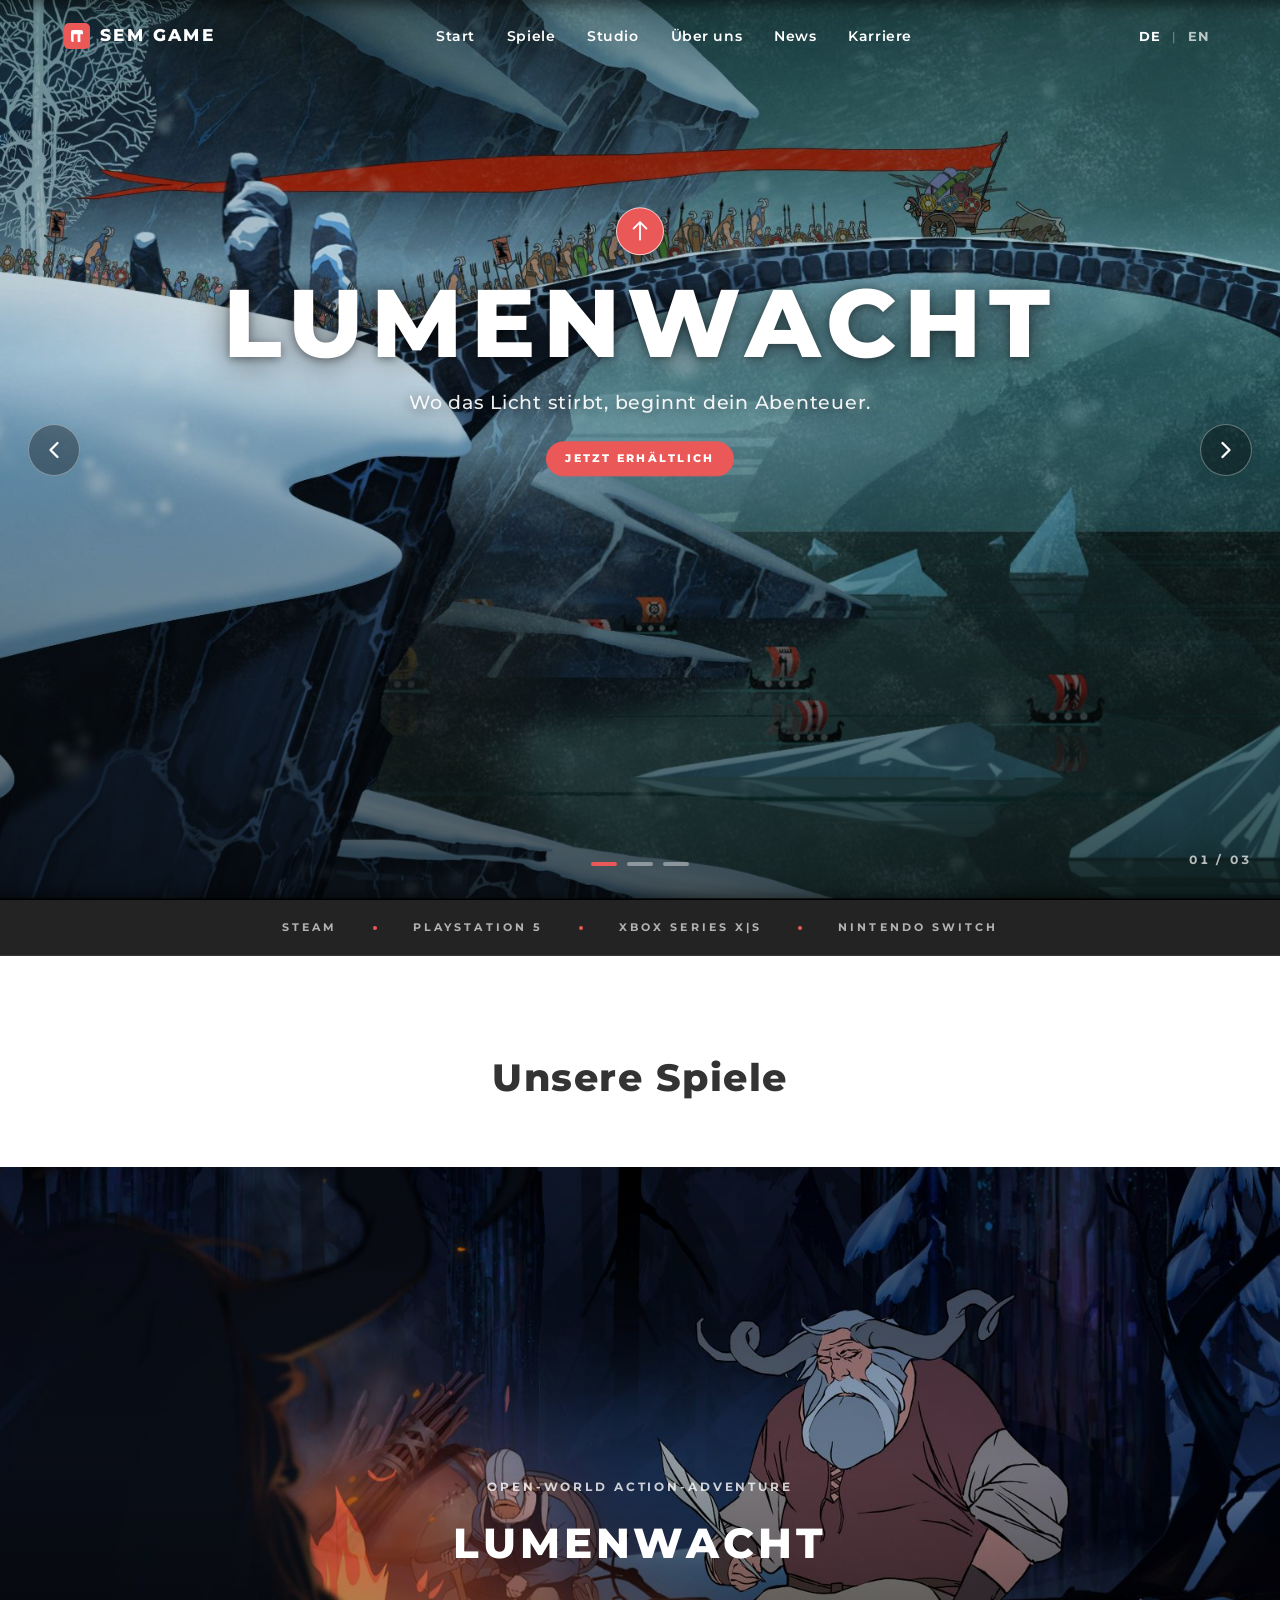
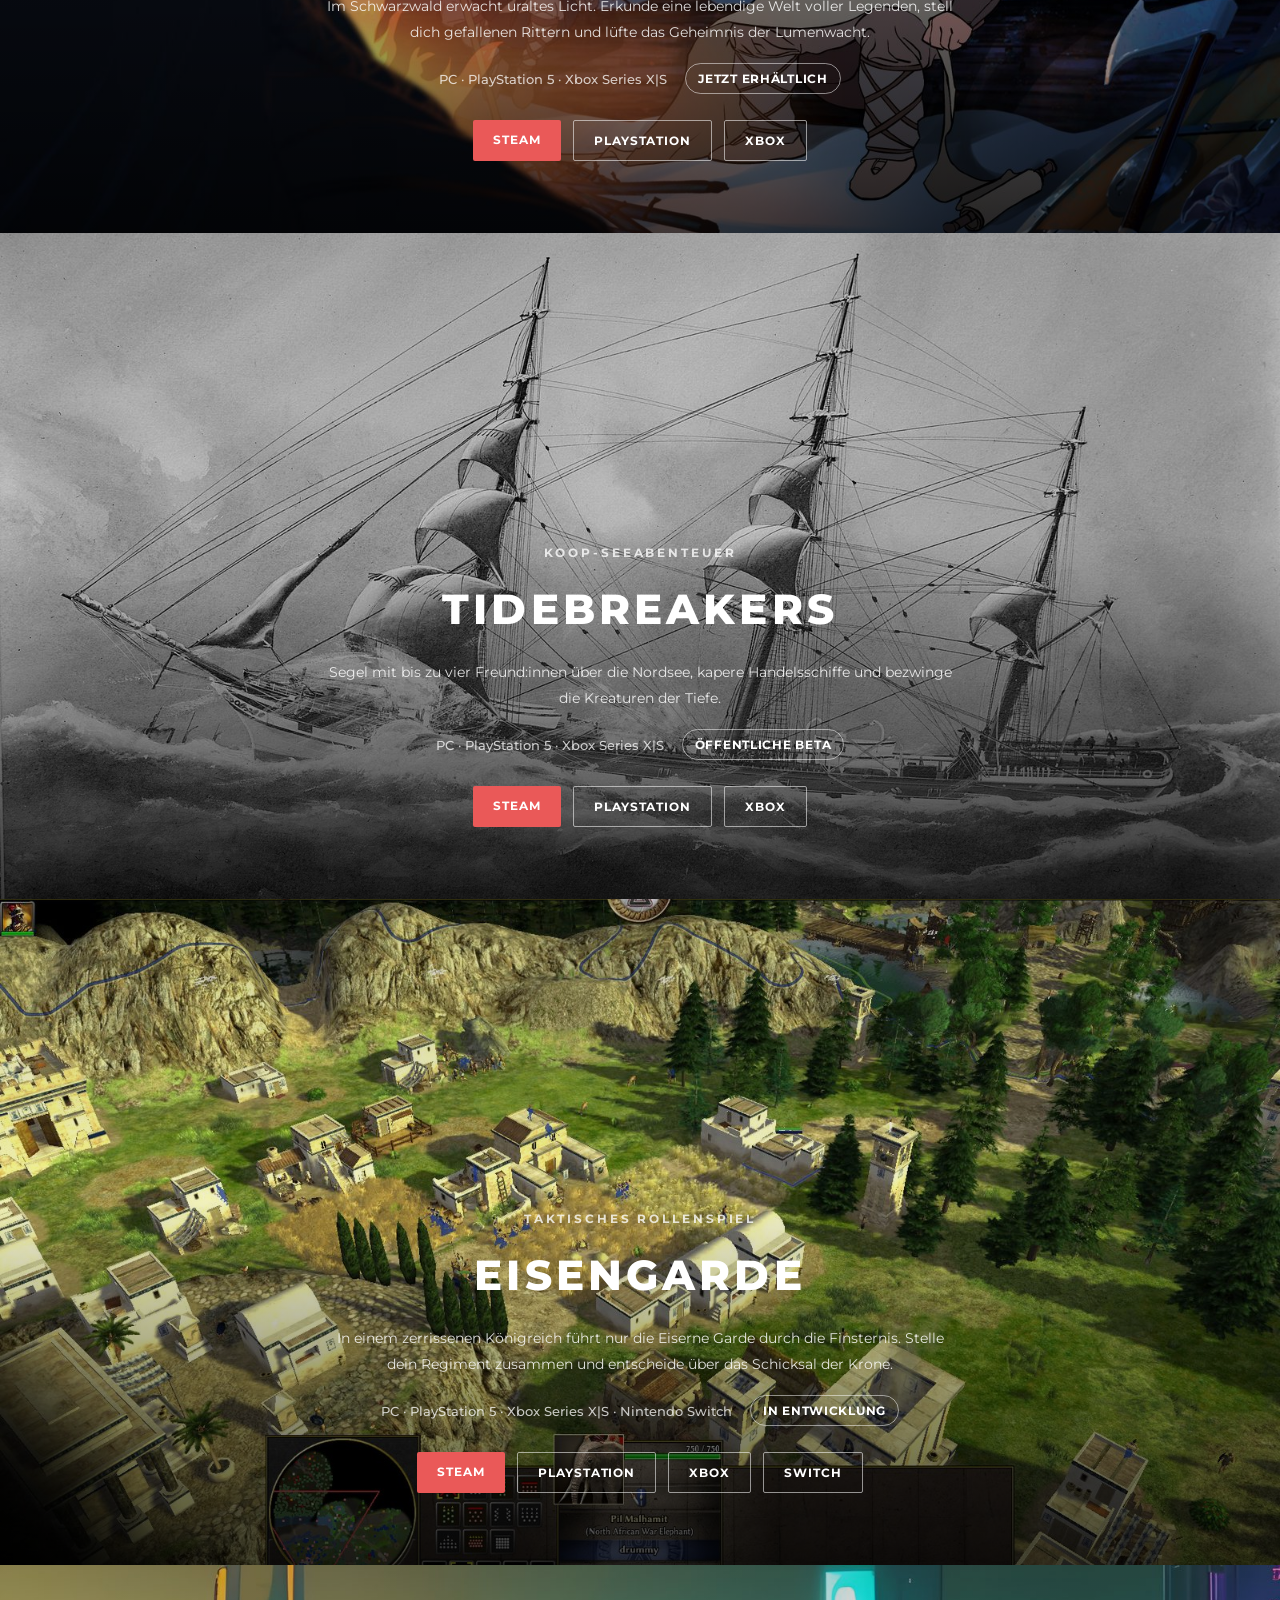
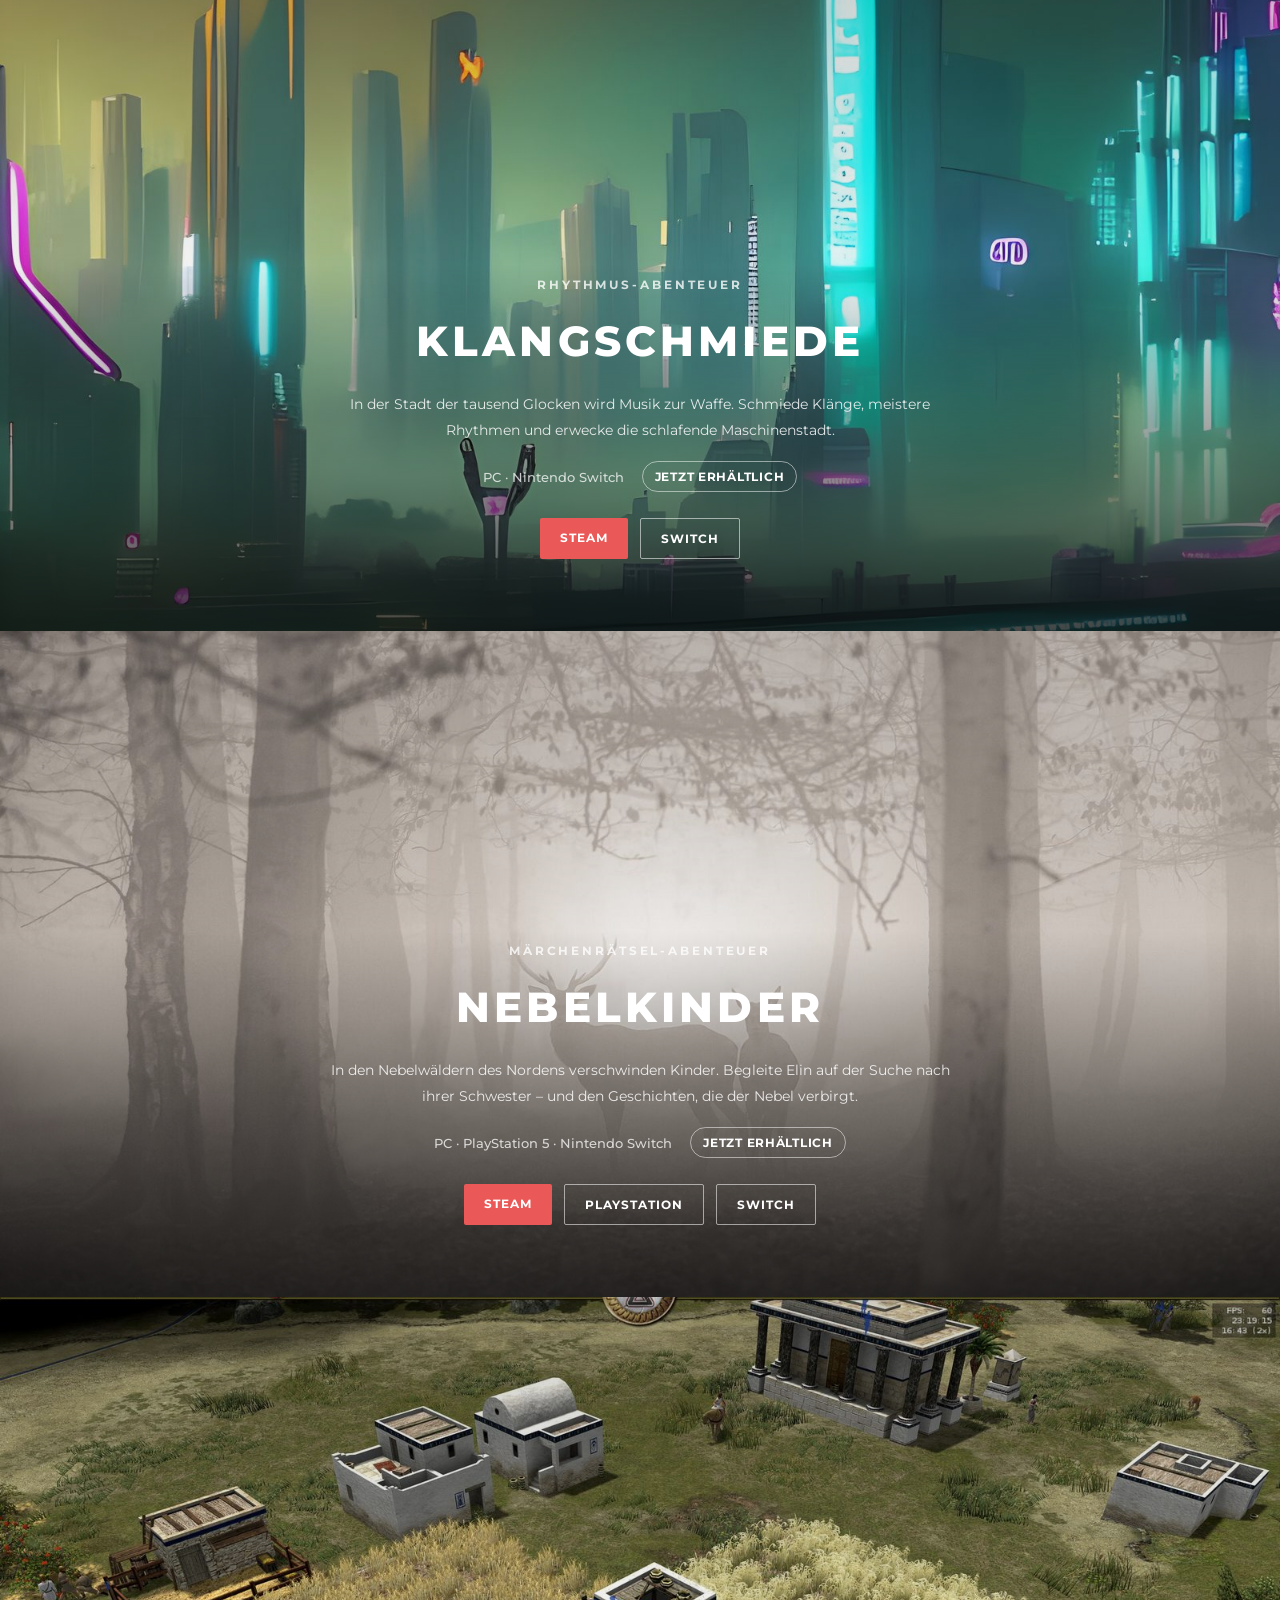
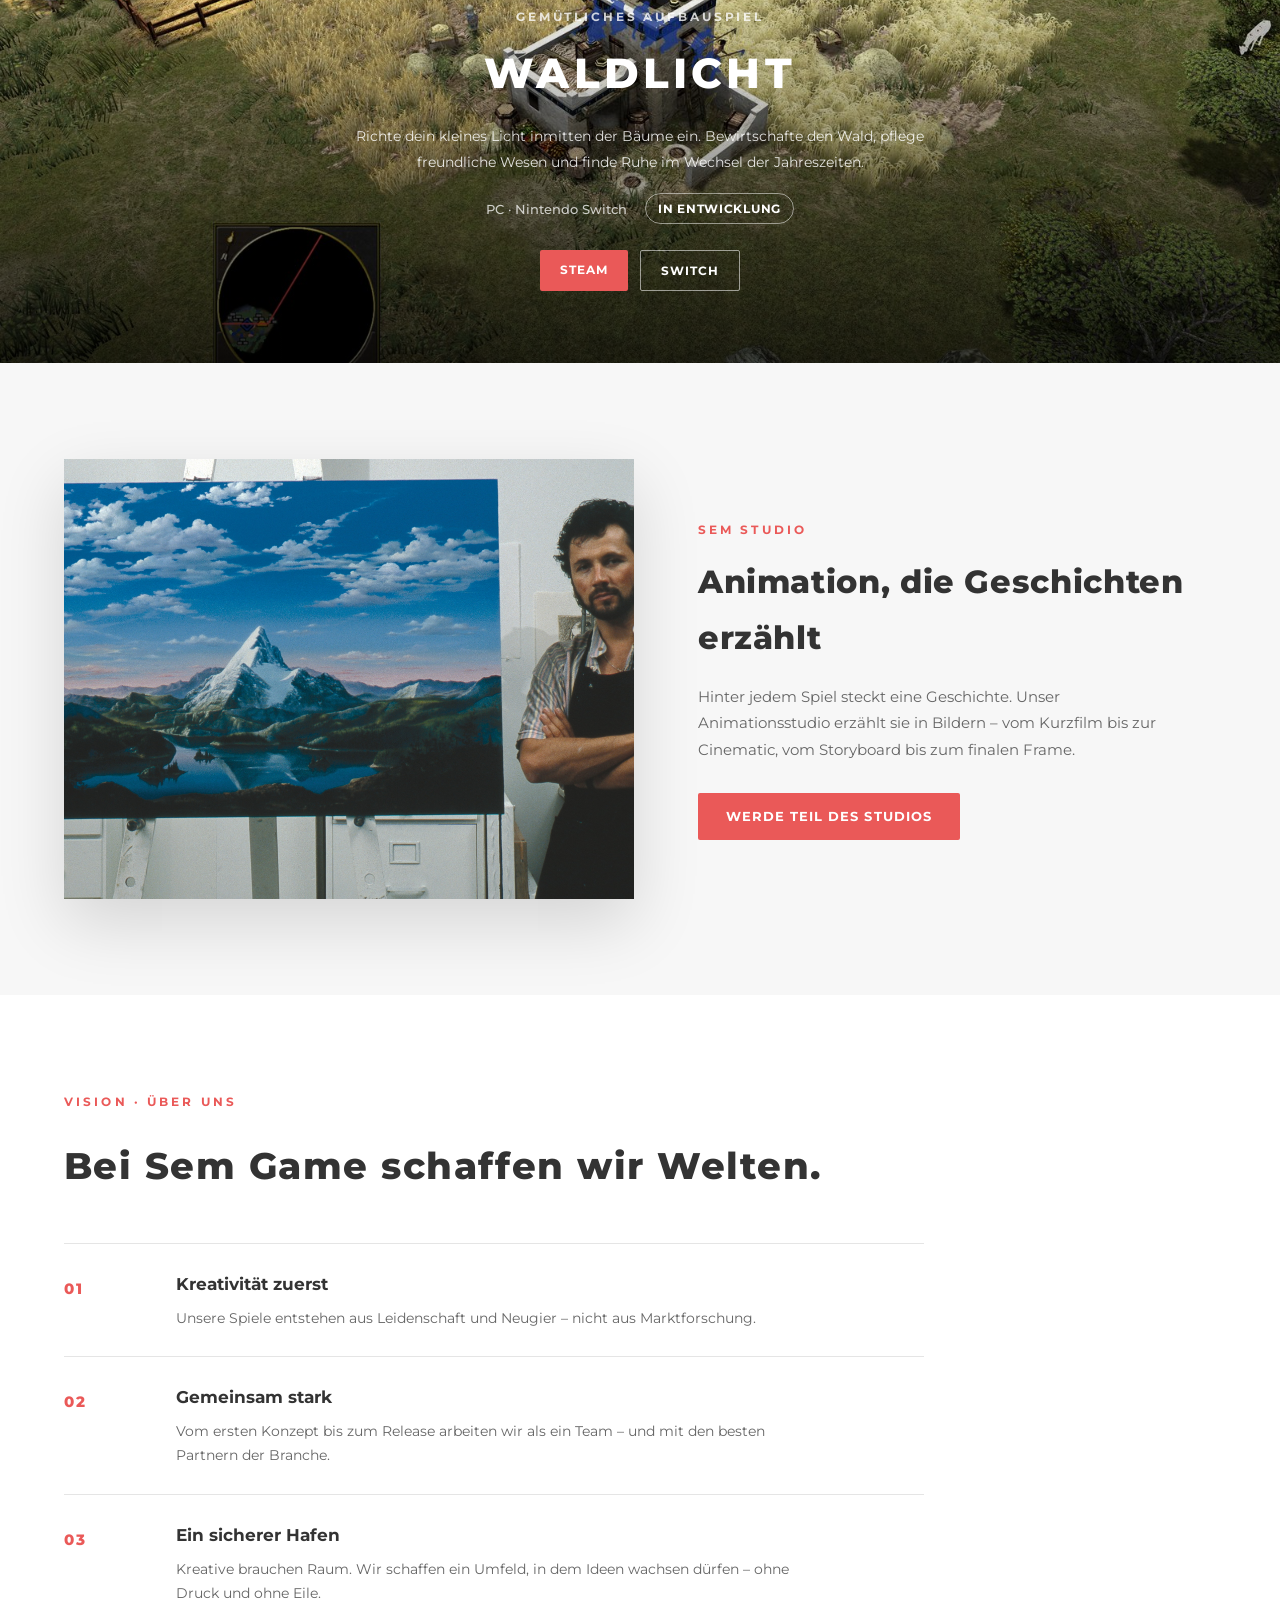
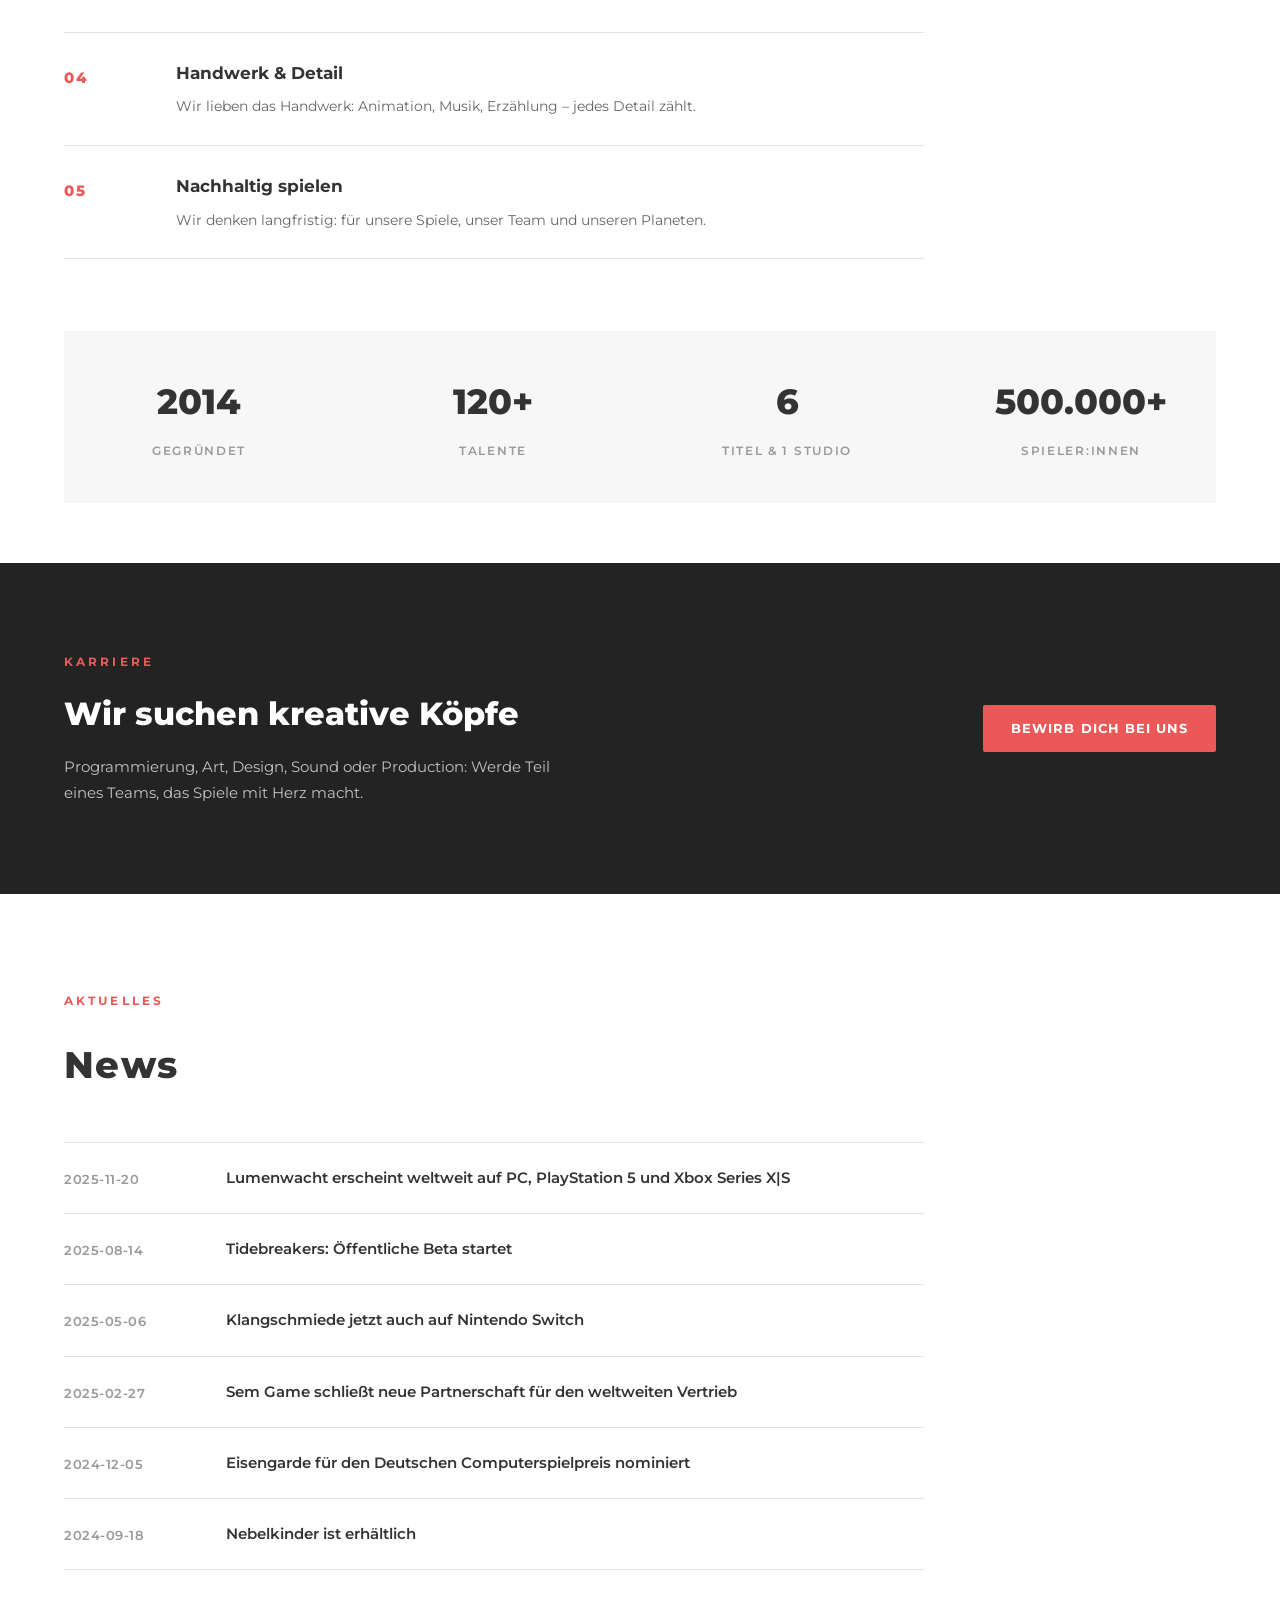
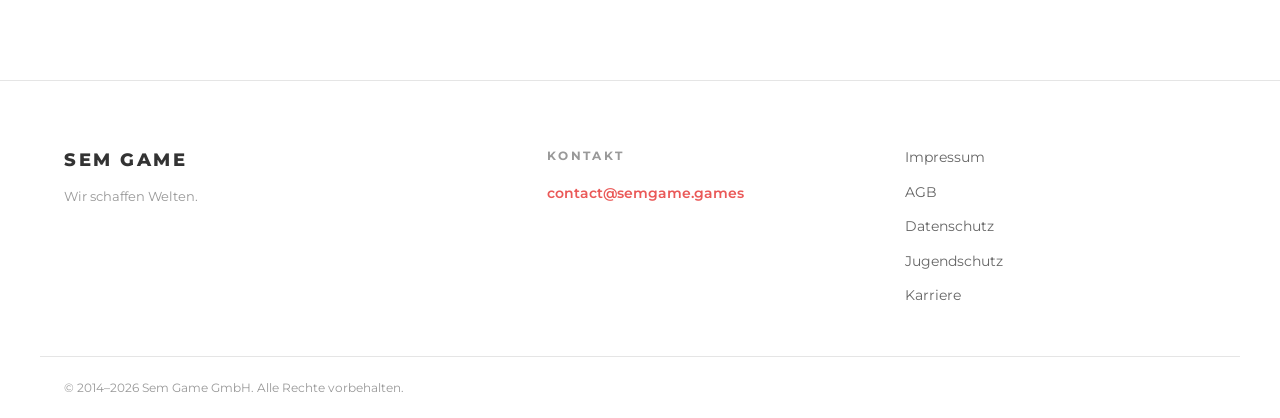
==== index.html @ c5602425 "Sem Game GmbH official website (semgame.games) – DE/EN static site" ====
<!DOCTYPE html>
<html lang="de" data-lang="de">
<head>
<meta charset="UTF-8">
<meta name="viewport" content="width=device-width, initial-scale=1.0">
<title>Sem Game GmbH – Wir schaffen Welten</title>
<meta name="description" content="Sem Game GmbH ist ein unabhängiges Spielestudio aus Deutschland. Wir entwickeln Lumenwacht, Tidebreakers, Eisengarde und weitere Spiele für PC, PlayStation, Xbox und Nintendo Switch.">
<meta property="og:title" content="Sem Game GmbH">
<meta property="og:description" content="Wir schaffen Welten. Indie-Games aus Deutschland.">
<meta property="og:type" content="website">
<meta property="og:url" content="https://semgame.games">
<link rel="icon" href="data:image/svg+xml,%3Csvg xmlns='http://www.w3.org/2000/svg' viewBox='0 0 32 32'%3E%3Crect width='32' height='32' rx='6' fill='%23ea5958'/%3E%3Cpath d='M9 11h14v3.2l-2.6 6.8h-3.4l-1.5-4.4-1.5 4.4h-3.4L9 14.2V11zm4.6 2v1.4h4.8V13h-4.8z' fill='%23fff'/%3E%3C/svg%3E">
<link rel="preconnect" href="https://fonts.googleapis.com">
<link rel="preconnect" href="https://fonts.gstatic.com" crossorigin>
<link href="https://fonts.googleapis.com/css2?family=Montserrat:wght@400;500;600;700;800&display=swap" rel="stylesheet">
<link rel="stylesheet" href="assets/css/style.css?v=7">
</head>
<body>

<!-- ===================== NAV ===================== -->
<header class="site-header" id="siteHeader">
  <div class="container header-inner">
    <a href="#top" class="logo" aria-label="Sem Game – Home">
      <span class="logo-mark" aria-hidden="true"></span>
      <span class="logo-text">SEM&nbsp;GAME</span>
    </a>
    <nav class="main-nav" id="mainNav" aria-label="Hauptnavigation">
      <a href="#top" data-i18n="nav.home">Start</a>
      <a href="#games" data-i18n="nav.games">Spiele</a>
      <a href="#studio" data-i18n="nav.studio">Studio</a>
      <a href="#about" data-i18n="nav.about">Über&nbsp;uns</a>
      <a href="#news" data-i18n="nav.news">News</a>
      <a href="#careers" data-i18n="nav.careers">Karriere</a>
    </nav>
    <div class="header-right">
      <div class="lang-switch" role="group" aria-label="Sprache / Language">
        <button type="button" class="lang-btn is-active" data-lang-btn="de" aria-pressed="true">DE</button>
        <span class="lang-sep" aria-hidden="true">|</span>
        <button type="button" class="lang-btn" data-lang-btn="en" aria-pressed="false">EN</button>
      </div>
      <button type="button" class="nav-toggle" id="navToggle" aria-label="Menü" aria-expanded="false">
        <span></span><span></span><span></span>
      </button>
    </div>
  </div>
</header>

<main id="top">

<!-- ===================== HERO ===================== -->
<section class="hero" id="hero">
  <div class="hero-slides">

    <div class="hero-slide is-active">
      <img src="assets/img/hero-1-lumenwacht.jpg" alt="Lumenwacht" fetchpriority="high">
      <div class="hero-overlay"></div>
      <div class="hero-center">
        <div class="hero-emblem" aria-hidden="true">
          <svg viewBox="0 0 24 24" width="22" height="22" fill="none" stroke="currentColor" stroke-width="2" stroke-linecap="round" stroke-linejoin="round"><path d="M12 21V3"/><path d="M5 9l7-7 7 7"/></svg>
        </div>
        <h1 class="hero-title hero-title-center">LUMENWACHT</h1>
        <p class="hero-tagline" data-i18n="hero1.tag">Wo das Licht stirbt, beginnt dein Abenteuer.</p>
        <span class="hero-status hero-status-live" data-i18n="hero1.status">Jetzt erhältlich</span>
      </div>
      <div class="container hero-content">
        <p class="hero-eyebrow" data-i18n="hero.eyebrow">Sem Game Studio · Indie-Games aus Deutschland</p>
        <p class="hero-kicker" data-i18n="hero1.kicker">Open-World Action-Adventure</p>
        <p class="hero-desc" data-i18n="hero1.desc">Ein Open-World-Action-Adventure im Herzen des Schwarzwalds. Als Hüterin des Lichts trittst du den Schatten entgegen, die zwischen den Wurzeln der uralten Wälder erwachen. Erkunde eine lebendige Welt voller Legenden und lüfte das Geheimnis der Lumenwacht.</p>
        <p class="hero-platform">PC · PlayStation 5 · Xbox Series X|S</p>
        <div class="hero-actions">
          <a href="#games" class="btn btn-primary" data-i18n="hero1.cta1">Mehr erfahren</a>
          <a href="https://store.steampowered.com" target="_blank" rel="noopener" class="btn btn-ghost">Steam</a>
          <a href="#top" class="btn btn-ghost">PlayStation</a>
          <a href="#top" class="btn btn-ghost">Xbox</a>
        </div>
      </div>
    </div>

    <div class="hero-slide">
      <img src="assets/img/hero-2-tidebreakers.jpg" alt="Tidebreakers">
      <div class="hero-overlay"></div>
      <div class="hero-center">
        <div class="hero-emblem" aria-hidden="true">
          <svg viewBox="0 0 24 24" width="22" height="22" fill="none" stroke="currentColor" stroke-width="2" stroke-linecap="round" stroke-linejoin="round"><path d="M2 20c4-6 8-6 10-6s6 0 10 6"/><path d="M12 14V4"/><path d="M12 4c4 1 6 4 6 6"/><path d="M12 4c-4 1-6 4-6 6"/></svg>
        </div>
        <h1 class="hero-title hero-title-center">TIDEBREAKERS</h1>
        <p class="hero-tagline" data-i18n="hero2.tag">Segel in den Sturm. Jede Welle zählt.</p>
        <span class="hero-status hero-status-beta" data-i18n="hero2.status">Öffentliche Beta</span>
      </div>
      <div class="container hero-content">
        <p class="hero-eyebrow" data-i18n="hero.eyebrow">Sem Game Studio · Indie-Games aus Deutschland</p>
        <p class="hero-kicker" data-i18n="hero2.kicker">Koop-Seeabenteuer</p>
        <p class="hero-desc" data-i18n="hero2.desc">Segel mit deiner Crew in den Sturm. Ein kooperatives Seeabenteuer über die Nordsee, in dem jede Welle zählt. Kapere Handelsschiffe, bezwinge die Kreaturen der Tiefe und entdecke vergessene Inseln.</p>
        <p class="hero-platform">PC · PlayStation 5 · Xbox Series X|S</p>
        <div class="hero-actions">
          <a href="#games" class="btn btn-primary" data-i18n="hero2.cta1">Mehr erfahren</a>
          <a href="https://store.steampowered.com" target="_blank" rel="noopener" class="btn btn-ghost">Steam</a>
          <a href="#top" class="btn btn-ghost">PlayStation</a>
          <a href="#top" class="btn btn-ghost">Xbox</a>
        </div>
      </div>
    </div>

    <div class="hero-slide">
      <img src="assets/img/hero-3-eisengarde.jpg" alt="Eisengarde">
      <div class="hero-overlay"></div>
      <div class="hero-center">
        <div class="hero-emblem" aria-hidden="true">
          <svg viewBox="0 0 24 24" width="22" height="22" fill="none" stroke="currentColor" stroke-width="2" stroke-linecap="round" stroke-linejoin="round"><path d="M12 2l8 4v6c0 5-3.5 8.5-8 10-4.5-1.5-8-5-8-10V6l8-4z"/></svg>
        </div>
        <h1 class="hero-title hero-title-center">EISENGARDE</h1>
        <p class="hero-tagline" data-i18n="hero3.tag">Schmiede dein Schicksal. Entscheide über die Krone.</p>
        <span class="hero-status hero-status-dev" data-i18n="hero3.status">In Entwicklung</span>
      </div>
      <div class="container hero-content">
        <p class="hero-eyebrow" data-i18n="hero.eyebrow">Sem Game Studio · Indie-Games aus Deutschland</p>
        <p class="hero-kicker" data-i18n="hero3.kicker">Taktisches Rollenspiel</p>
        <p class="hero-desc" data-i18n="hero3.desc">Ein zerrissenes Königreich. Eine letzte Garde. Schmiede dein Schicksal, stelle dein Regiment zusammen und entscheide über das Schicksal der Krone.</p>
        <p class="hero-platform">PC · PlayStation 5 · Xbox Series X|S · Nintendo Switch</p>
        <div class="hero-actions">
          <a href="#games" class="btn btn-primary" data-i18n="hero3.cta1">Mehr erfahren</a>
          <a href="https://store.steampowered.com" target="_blank" rel="noopener" class="btn btn-ghost">Steam</a>
          <a href="#top" class="btn btn-ghost">PlayStation</a>
          <a href="#top" class="btn btn-ghost">Xbox</a>
        </div>
      </div>
    </div>

  </div>

  <button type="button" class="hero-arrow hero-prev" id="heroPrev" aria-label="Vorherige Folie">
    <svg viewBox="0 0 24 24" width="28" height="28" fill="none" stroke="currentColor" stroke-width="2" stroke-linecap="round" stroke-linejoin="round"><polyline points="15 18 9 12 15 6"/></svg>
  </button>
  <button type="button" class="hero-arrow hero-next" id="heroNext" aria-label="Nächste Folie">
    <svg viewBox="0 0 24 24" width="28" height="28" fill="none" stroke="currentColor" stroke-width="2" stroke-linecap="round" stroke-linejoin="round"><polyline points="9 18 15 12 9 6"/></svg>
  </button>
  <div class="hero-dots" id="heroDots" role="tablist" aria-label="Folien"></div>
  <div class="hero-counter" id="heroCounter" aria-hidden="true">01 / 03</div>
</section>

<!-- ===================== PLATFORM STRIP ===================== -->
<div class="platform-strip" aria-hidden="true">
  <div class="container platform-strip-inner">
    <span>STEAM</span><i></i>
    <span>PLAYSTATION 5</span><i></i>
    <span>XBOX SERIES X|S</span><i></i>
    <span>NINTENDO SWITCH</span>
  </div>
</div>

<!-- ===================== GAMES ===================== -->
<section class="games" id="games">
  <h2 class="section-title" data-i18n="games.title">Unsere Spiele</h2>

  <article class="game">
    <img src="assets/img/game-lumenwacht.jpg" alt="Lumenwacht" loading="lazy">
    <div class="game-overlay"></div>
    <div class="container game-body">
      <p class="game-tag" data-i18n="game1.tag">Open-World Action-Adventure</p>
      <h3 class="game-name">LUMENWACHT</h3>
      <p class="game-desc" data-i18n="game1.desc">Im Schwarzwald erwacht uraltes Licht. Erkunde eine lebendige Welt voller Legenden, stell dich gefallenen Rittern und lüfte das Geheimnis der Lumenwacht.</p>
      <div class="game-meta">
        <span class="game-platform">PC · PlayStation 5 · Xbox Series X|S</span>
        <span class="game-status" data-i18n="game1.status">Jetzt erhältlich</span>
      </div>
      <div class="game-actions">
        <a href="https://store.steampowered.com" target="_blank" rel="noopener" class="btn btn-primary btn-sm">Steam</a>
        <a href="#top" class="btn btn-ghost btn-sm">PlayStation</a>
        <a href="#top" class="btn btn-ghost btn-sm">Xbox</a>
      </div>
    </div>
  </article>

  <article class="game">
    <img src="assets/img/game-tidebreakers.jpg" alt="Tidebreakers" loading="lazy">
    <div class="game-overlay"></div>
    <div class="container game-body">
      <p class="game-tag" data-i18n="game2.tag">Koop-Seeabenteuer</p>
      <h3 class="game-name">TIDEBREAKERS</h3>
      <p class="game-desc" data-i18n="game2.desc">Segel mit bis zu vier Freund:innen über die Nordsee, kapere Handelsschiffe und bezwinge die Kreaturen der Tiefe.</p>
      <div class="game-meta">
        <span class="game-platform">PC · PlayStation 5 · Xbox Series X|S</span>
        <span class="game-status" data-i18n="game2.status">Öffentliche Beta</span>
      </div>
      <div class="game-actions">
        <a href="https://store.steampowered.com" target="_blank" rel="noopener" class="btn btn-primary btn-sm">Steam</a>
        <a href="#top" class="btn btn-ghost btn-sm">PlayStation</a>
        <a href="#top" class="btn btn-ghost btn-sm">Xbox</a>
      </div>
    </div>
  </article>

  <article class="game">
    <img src="assets/img/game-eisengarde.jpg" alt="Eisengarde" loading="lazy">
    <div class="game-overlay"></div>
    <div class="container game-body">
      <p class="game-tag" data-i18n="game3.tag">Taktisches Rollenspiel</p>
      <h3 class="game-name">EISENGARDE</h3>
      <p class="game-desc" data-i18n="game3.desc">In einem zerrissenen Königreich führt nur die Eiserne Garde durch die Finsternis. Stelle dein Regiment zusammen und entscheide über das Schicksal der Krone.</p>
      <div class="game-meta">
        <span class="game-platform">PC · PlayStation 5 · Xbox Series X|S · Nintendo Switch</span>
        <span class="game-status" data-i18n="game3.status">In Entwicklung</span>
      </div>
      <div class="game-actions">
        <a href="https://store.steampowered.com" target="_blank" rel="noopener" class="btn btn-primary btn-sm">Steam</a>
        <a href="#top" class="btn btn-ghost btn-sm">PlayStation</a>
        <a href="#top" class="btn btn-ghost btn-sm">Xbox</a>
        <a href="#top" class="btn btn-ghost btn-sm">Switch</a>
      </div>
    </div>
  </article>

  <article class="game">
    <img src="assets/img/game-klangschmiede.jpg" alt="Klangschmiede" loading="lazy">
    <div class="game-overlay"></div>
    <div class="container game-body">
      <p class="game-tag" data-i18n="game4.tag">Rhythmus-Abenteuer</p>
      <h3 class="game-name">KLANGSCHMIEDE</h3>
      <p class="game-desc" data-i18n="game4.desc">In der Stadt der tausend Glocken wird Musik zur Waffe. Schmiede Klänge, meistere Rhythmen und erwecke die schlafende Maschinenstadt.</p>
      <div class="game-meta">
        <span class="game-platform">PC · Nintendo Switch</span>
        <span class="game-status" data-i18n="game4.status">Jetzt erhältlich</span>
      </div>
      <div class="game-actions">
        <a href="https://store.steampowered.com" target="_blank" rel="noopener" class="btn btn-primary btn-sm">Steam</a>
        <a href="#top" class="btn btn-ghost btn-sm">Switch</a>
      </div>
    </div>
  </article>

  <article class="game">
    <img src="assets/img/game-nebelkinder.jpg" alt="Nebelkinder" loading="lazy">
    <div class="game-overlay"></div>
    <div class="container game-body">
      <p class="game-tag" data-i18n="game5.tag">Märchenrätsel-Abenteuer</p>
      <h3 class="game-name">NEBELKINDER</h3>
      <p class="game-desc" data-i18n="game5.desc">In den Nebelwäldern des Nordens verschwinden Kinder. Begleite Elin auf der Suche nach ihrer Schwester – und den Geschichten, die der Nebel verbirgt.</p>
      <div class="game-meta">
        <span class="game-platform">PC · PlayStation 5 · Nintendo Switch</span>
        <span class="game-status" data-i18n="game5.status">Jetzt erhältlich</span>
      </div>
      <div class="game-actions">
        <a href="https://store.steampowered.com" target="_blank" rel="noopener" class="btn btn-primary btn-sm">Steam</a>
        <a href="#top" class="btn btn-ghost btn-sm">PlayStation</a>
        <a href="#top" class="btn btn-ghost btn-sm">Switch</a>
      </div>
    </div>
  </article>

  <article class="game">
    <img src="assets/img/game-waldlicht.jpg" alt="Waldlicht" loading="lazy">
    <div class="game-overlay"></div>
    <div class="container game-body">
      <p class="game-tag" data-i18n="game6.tag">Gemütliches Aufbauspiel</p>
      <h3 class="game-name">WALDLICHT</h3>
      <p class="game-desc" data-i18n="game6.desc">Richte dein kleines Licht inmitten der Bäume ein. Bewirtschafte den Wald, pflege freundliche Wesen und finde Ruhe im Wechsel der Jahreszeiten.</p>
      <div class="game-meta">
        <span class="game-platform">PC · Nintendo Switch</span>
        <span class="game-status" data-i18n="game6.status">In Entwicklung</span>
      </div>
      <div class="game-actions">
        <a href="https://store.steampowered.com" target="_blank" rel="noopener" class="btn btn-primary btn-sm">Steam</a>
        <a href="#top" class="btn btn-ghost btn-sm">Switch</a>
      </div>
    </div>
  </article>

</section>

<!-- ===================== STUDIO ===================== -->
<section class="studio" id="studio">
  <div class="container studio-inner">
    <div class="studio-media reveal">
      <img src="assets/img/studio-animation.jpg" alt="Sem Studio – Animation" loading="lazy">
    </div>
    <div class="studio-copy reveal">
      <p class="eyebrow" data-i18n="studio.eyebrow">Sem Studio</p>
      <h2 class="studio-title" data-i18n="studio.title">Animation, die Geschichten erzählt</h2>
      <p class="studio-text" data-i18n="studio.text">Hinter jedem Spiel steckt eine Geschichte. Unser Animationsstudio erzählt sie in Bildern – vom Kurzfilm bis zur Cinematic, vom Storyboard bis zum finalen Frame.</p>
      <a href="#careers" class="btn btn-primary" data-i18n="studio.cta">Werde Teil des Studios</a>
    </div>
  </div>
</section>

<!-- ===================== ABOUT / VISION ===================== -->
<section class="about" id="about">
  <div class="container">
    <p class="eyebrow" data-i18n="about.eyebrow">Vision · Über uns</p>
    <h2 class="section-title section-title-left reveal" data-i18n="about.title">Bei Sem Game schaffen wir Welten.</h2>

    <div class="vision-list">
      <div class="vision-item reveal">
        <span class="vision-num">01</span>
        <div class="vision-copy">
          <h3 data-i18n="about.v1t">Kreativität zuerst</h3>
          <p data-i18n="about.v1d">Unsere Spiele entstehen aus Leidenschaft und Neugier – nicht aus Marktforschung.</p>
        </div>
      </div>
      <div class="vision-item reveal">
        <span class="vision-num">02</span>
        <div class="vision-copy">
          <h3 data-i18n="about.v2t">Gemeinsam stark</h3>
          <p data-i18n="about.v2d">Vom ersten Konzept bis zum Release arbeiten wir als ein Team – und mit den besten Partnern der Branche.</p>
        </div>
      </div>
      <div class="vision-item reveal">
        <span class="vision-num">03</span>
        <div class="vision-copy">
          <h3 data-i18n="about.v3t">Ein sicherer Hafen</h3>
          <p data-i18n="about.v3d">Kreative brauchen Raum. Wir schaffen ein Umfeld, in dem Ideen wachsen dürfen – ohne Druck und ohne Eile.</p>
        </div>
      </div>
      <div class="vision-item reveal">
        <span class="vision-num">04</span>
        <div class="vision-copy">
          <h3 data-i18n="about.v4t">Handwerk & Detail</h3>
          <p data-i18n="about.v4d">Wir lieben das Handwerk: Animation, Musik, Erzählung – jedes Detail zählt.</p>
        </div>
      </div>
      <div class="vision-item reveal">
        <span class="vision-num">05</span>
        <div class="vision-copy">
          <h3 data-i18n="about.v5t">Nachhaltig spielen</h3>
          <p data-i18n="about.v5d">Wir denken langfristig: für unsere Spiele, unser Team und unseren Planeten.</p>
        </div>
      </div>
    </div>

    <div class="stats reveal">
      <div class="stat">
        <span class="stat-num">2014</span>
        <span class="stat-label" data-i18n="about.s1">Gegründet</span>
      </div>
      <div class="stat">
        <span class="stat-num">120+</span>
        <span class="stat-label" data-i18n="about.s2">Talente</span>
      </div>
      <div class="stat">
        <span class="stat-num">6</span>
        <span class="stat-label" data-i18n="about.s3">Titel & 1 Studio</span>
      </div>
      <div class="stat">
        <span class="stat-num">500.000+</span>
        <span class="stat-label" data-i18n="about.s4">Spieler:innen</span>
      </div>
    </div>
  </div>
</section>

<!-- ===================== CAREERS ===================== -->
<section class="careers" id="careers">
  <div class="container careers-inner">
    <div class="careers-copy reveal">
      <p class="eyebrow" data-i18n="careers.eyebrow">Karriere</p>
      <h2 class="careers-title" data-i18n="careers.title">Wir suchen kreative Köpfe</h2>
      <p class="careers-text" data-i18n="careers.text">Programmierung, Art, Design, Sound oder Production: Werde Teil eines Teams, das Spiele mit Herz macht.</p>
    </div>
    <div class="careers-actions reveal">
      <a href="mailto:contact@semgame.games" class="btn btn-primary" data-i18n="careers.cta">Bewirb dich bei uns</a>
    </div>
  </div>
</section>

<!-- ===================== NEWS ===================== -->
<section class="news" id="news">
  <div class="container">
    <p class="eyebrow" data-i18n="news.eyebrow">Aktuelles</p>
    <h2 class="section-title section-title-left reveal" data-i18n="news.title">News</h2>

    <div class="news-list">
      <a href="#top" class="news-item reveal">
        <span class="news-date">2025-11-20</span>
        <span class="news-title" data-i18n="news.n1">Lumenwacht erscheint weltweit auf PC, PlayStation 5 und Xbox Series X|S</span>
      </a>
      <a href="#top" class="news-item reveal">
        <span class="news-date">2025-08-14</span>
        <span class="news-title" data-i18n="news.n2">Tidebreakers: Öffentliche Beta startet</span>
      </a>
      <a href="#top" class="news-item reveal">
        <span class="news-date">2025-05-06</span>
        <span class="news-title" data-i18n="news.n3">Klangschmiede jetzt auch auf Nintendo Switch</span>
      </a>
      <a href="#top" class="news-item reveal">
        <span class="news-date">2025-02-27</span>
        <span class="news-title" data-i18n="news.n4">Sem Game schließt neue Partnerschaft für den weltweiten Vertrieb</span>
      </a>
      <a href="#top" class="news-item reveal">
        <span class="news-date">2024-12-05</span>
        <span class="news-title" data-i18n="news.n5">Eisengarde für den Deutschen Computerspielpreis nominiert</span>
      </a>
      <a href="#top" class="news-item reveal">
        <span class="news-date">2024-09-18</span>
        <span class="news-title" data-i18n="news.n6">Nebelkinder ist erhältlich</span>
      </a>
    </div>
  </div>
</section>

</main>

<!-- ===================== FOOTER ===================== -->
<footer class="site-footer">
  <div class="container footer-inner">
    <div class="footer-brand">
      <p class="footer-logo">SEM&nbsp;GAME</p>
      <p class="footer-slogan" data-i18n="footer.slogan">Wir schaffen Welten.</p>
    </div>
    <div class="footer-contact">
      <h4 data-i18n="footer.contact">Kontakt</h4>
      <a href="mailto:contact@semgame.games" class="footer-mail">contact@semgame.games</a>
    </div>
    <nav class="footer-links" aria-label="Rechtliches">
      <a href="#top" data-i18n="footer.impressum">Impressum</a>
      <a href="#top" data-i18n="footer.agb">AGB</a>
      <a href="#top" data-i18n="footer.privacy">Datenschutz</a>
      <a href="#top" data-i18n="footer.youth">Jugendschutz</a>
      <a href="#top" data-i18n="footer.jobs">Karriere</a>
    </nav>
  </div>
  <div class="container footer-bottom">
    <p>© 2014–2026 Sem Game GmbH. <span data-i18n="footer.rights">Alle Rechte vorbehalten.</span></p>
  </div>
</footer>

<script src="assets/js/main.js?v=5"></script>
</body>
</html>
---- assets/css/style.css ----
/* ============================================================
   Sem Game GmbH – semgame.games
   Palette nach Referenz (papegames.cn): weiss, #333/#666/#999,
   Korallenrot #ea5958, Hellblaugrau #e4e6f3, Linie #e5e5e5
   Typo: Montserrat (400/500/600/700/800)
   ============================================================ */

:root {
  --bg: #ffffff;
  --ink: #333333;
  --ink-2: #666666;
  --ink-3: #999999;
  --brand: #ea5958;
  --brand-deep: #d14b4a;
  --brand-soft: #fdeceb;
  --mist: #e4e6f3;
  --line: #e5e5e5;
  --bg-soft: #f7f7f7;
  --dark: #232323;
  --white: #ffffff;
  --header-h: 72px;
  --container: 1200px;
  --ease: cubic-bezier(.22, .61, .36, 1);
}

* { margin: 0; padding: 0; box-sizing: border-box; }

html { scroll-behavior: smooth; }

body {
  font-family: "Montserrat", system-ui, -apple-system, "Segoe UI", Roboto, Arial, sans-serif;
  font-size: 15px;
  line-height: 1.75;
  color: var(--ink);
  background: var(--bg);
  -webkit-font-smoothing: antialiased;
}

img { display: block; max-width: 100%; }
a { color: inherit; text-decoration: none; }
button { font-family: inherit; cursor: pointer; }

.container { max-width: var(--container); margin: 0 auto; padding: 0 24px; }

::selection { background: var(--brand); color: #fff; }

:focus-visible { outline: 2px solid var(--brand); outline-offset: 3px; }

/* ---------- Buttons ---------- */
.btn {
  display: inline-block;
  padding: 12px 28px;
  font-size: 13px;
  font-weight: 700;
  letter-spacing: .08em;
  text-transform: uppercase;
  border-radius: 2px;
  transition: background .25s var(--ease), color .25s var(--ease), border-color .25s var(--ease), transform .25s var(--ease);
}
.btn-primary { background: var(--brand); color: #fff; }
.btn-primary:hover { background: var(--brand-deep); transform: translateY(-2px); }
.btn-ghost {
  background: transparent; color: #fff;
  border: 1px solid rgba(255, 255, 255, .55);
}
.btn-ghost:hover { border-color: #fff; background: rgba(255, 255, 255, .12); }
.btn-sm { padding: 9px 20px; font-size: 12px; }

/* ---------- Header ---------- */
.site-header {
  position: fixed; top: 0; left: 0; right: 0; z-index: 100;
  height: var(--header-h);
  transition: background .3s var(--ease), box-shadow .3s var(--ease);
}
.site-header.scrolled {
  background: #fff;
  box-shadow: 0 1px 0 var(--line), 0 6px 24px rgba(0, 0, 0, .06);
}
.header-inner {
  height: var(--header-h);
  display: flex; align-items: center; justify-content: space-between; gap: 24px;
}

.logo { display: flex; align-items: center; gap: 10px; }
.logo-mark {
  width: 26px; height: 26px; border-radius: 5px;
  background: var(--brand);
  position: relative;
  transition: transform .3s var(--ease);
}
.logo-mark::after {
  content: ""; position: absolute; inset: 7px;
  background: #fff; border-radius: 2px;
  clip-path: polygon(0 0, 100% 0, 100% 35%, 78% 35%, 78% 100%, 55% 100%, 55% 35%, 22% 35%, 22% 100%, 0 100%, 0 35%);
}
.logo:hover .logo-mark { transform: rotate(-8deg); }
.logo-text {
  font-size: 17px; font-weight: 800; letter-spacing: .14em; color: var(--ink);
  transition: color .3s var(--ease);
}
.site-header:not(.scrolled) .logo-text { color: #fff; }

.main-nav { display: flex; gap: 32px; }
.main-nav a {
  position: relative;
  font-size: 14px; font-weight: 600; letter-spacing: .04em;
  color: var(--ink); padding: 6px 0;
  transition: color .25s var(--ease);
}
.main-nav a::after {
  content: ""; position: absolute; left: 0; right: 100%; bottom: 0;
  height: 2px; background: var(--brand);
  transition: right .25s var(--ease);
}
.main-nav a:hover::after { right: 0; }
.main-nav a:hover { color: var(--brand); }
.site-header:not(.scrolled) .main-nav a { color: #fff; }
.site-header:not(.scrolled) .main-nav a:hover { color: #fff; }
.site-header:not(.scrolled) .main-nav a::after { background: #fff; }

.header-right { display: flex; align-items: center; gap: 18px; }

.lang-switch { display: flex; align-items: center; gap: 6px; }
.lang-btn {
  background: none; border: none; padding: 4px 6px;
  font-size: 13px; font-weight: 700; letter-spacing: .06em;
  color: var(--ink-3); transition: color .2s var(--ease);
}
.lang-btn:hover { color: var(--brand); }
.lang-btn.is-active { color: var(--brand); }
.site-header:not(.scrolled) .lang-btn { color: rgba(255, 255, 255, .7); }
.site-header:not(.scrolled) .lang-btn:hover { color: #fff; }
.site-header:not(.scrolled) .lang-btn.is-active { color: #fff; }
.lang-sep { color: var(--ink-3); font-size: 12px; }
.site-header:not(.scrolled) .lang-sep { color: rgba(255, 255, 255, .5); }

.nav-toggle {
  display: none; flex-direction: column; gap: 5px;
  background: none; border: none; padding: 8px;
}
.nav-toggle span {
  width: 24px; height: 2px; background: var(--ink);
  transition: transform .3s var(--ease), opacity .3s var(--ease);
}
.site-header:not(.scrolled) .nav-toggle span { background: #fff; }
.nav-toggle[aria-expanded="true"] span:nth-child(1) { transform: translateY(7px) rotate(45deg); }
.nav-toggle[aria-expanded="true"] span:nth-child(2) { opacity: 0; }
.nav-toggle[aria-expanded="true"] span:nth-child(3) { transform: translateY(-7px) rotate(-45deg); }

/* ---------- Hero ---------- */
.hero {
  position: relative;
  height: 100vh; min-height: 620px;
  overflow: hidden;
  background: #111;
}
.hero-slides, .hero-slide { position: absolute; inset: 0; }
.hero-slide {
  opacity: 0;
  transition: opacity 1.1s var(--ease);
  pointer-events: none;
}
.hero-slide.is-active { opacity: 1; pointer-events: auto; z-index: 1; }
.hero-slide img {
  width: 100%; height: 100%; object-fit: cover;
  transform: scale(1.06);
  transition: transform 7s linear;
}
.hero-slide.is-active img { transform: scale(1); }
.hero-overlay {
  position: absolute; inset: 0;
  background: linear-gradient(180deg, rgba(0, 0, 0, .28) 0%, rgba(0, 0, 0, .08) 40%, rgba(0, 0, 0, .62) 100%);
}
.hero-content {
  position: relative; z-index: 2;
  height: 100%;
  display: flex; flex-direction: column; justify-content: flex-end; align-items: flex-start;
  padding-bottom: 96px;
  color: #fff;
}
.hero-eyebrow {
  font-size: 12px; font-weight: 700; letter-spacing: .28em; text-transform: uppercase;
  color: var(--brand);
  margin-bottom: 14px;
}
.hero-kicker {
  font-size: 13px; font-weight: 700; letter-spacing: .22em; text-transform: uppercase;
  color: rgba(255, 255, 255, .85);
  margin-bottom: 12px;
}
.hero-title {
  font-size: clamp(2.6rem, 7vw, 4.8rem);
  font-weight: 800; letter-spacing: .08em; line-height: 1.05;
  text-transform: uppercase;
  margin-bottom: 16px;
}
.hero-title-center {
  font-size: clamp(3.2rem, 9vw, 6rem);
  text-align: center;
  margin-bottom: 12px;
  text-shadow: 0 4px 32px rgba(0,0,0,.5), 0 2px 8px rgba(0,0,0,.4);
}
.hero-center {
  position: absolute;
  left: 0; right: 0; top: 38%;
  z-index: 3;
  transform: translateY(-50%);
  display: flex; flex-direction: column; align-items: center;
  padding: 0 24px;
  text-align: center;
  pointer-events: none;
  color: #fff;
}
.hero-center > * { pointer-events: auto; }
.hero-emblem {
  width: 48px; height: 48px; border-radius: 50%;
  display: flex; align-items: center; justify-content: center;
  color: #fff;
  background: var(--brand);
  border: 1px solid rgba(255, 255, 255, .7);
  box-shadow: 0 6px 24px rgba(0, 0, 0, .35);
  margin-bottom: 18px;
}
.hero-tagline {
  font-size: clamp(15px, 2vw, 19px);
  font-weight: 500;
  color: rgba(255, 255, 255, .92);
  letter-spacing: .04em;
  text-shadow: 0 2px 14px rgba(0,0,0,.55);
  margin-bottom: 22px;
  max-width: 620px;
}
.hero-status {
  font-size: 11px; font-weight: 800; letter-spacing: .22em;
  text-transform: uppercase;
  padding: 7px 18px; border-radius: 999px;
  color: #fff;
  border: 1px solid rgba(255,255,255,.4);
}
.hero-status-live { background: var(--brand); border-color: var(--brand); }
.hero-status-beta { background: rgba(47, 133, 90, .9); border-color: rgba(255,255,255,.45); }
.hero-status-dev { background: rgba(0, 0, 0, .45); border-color: rgba(255,255,255,.45); }
.hero-desc {
  max-width: 600px;
  font-size: 15px; line-height: 1.8; color: rgba(255, 255, 255, .88);
  margin-bottom: 14px;
}
.hero-platform {
  font-size: 13px; font-weight: 600; letter-spacing: .06em;
  color: rgba(255, 255, 255, .72);
  margin-bottom: 26px;
}
.hero-actions { display: flex; flex-wrap: wrap; gap: 14px; }

/* Entry animation: enhancement only — text is visible by default
   (opacity never starts at 0 outside the animation), so browsers with
   animations disabled/extensions blocking them still show all text. */
@keyframes heroUp {
  from { opacity: 0; transform: translateY(18px); }
  to   { opacity: 1; transform: none; }
}
@keyframes heroCenterUp {
  from { opacity: 0; transform: translateY(calc(-50% + 22px)); }
  to   { opacity: 1; transform: translateY(-50%); }
}
.hero-slide.is-active .hero-center   { animation: heroCenterUp .9s var(--ease) .05s both; }
.hero-slide.is-active .hero-eyebrow  { animation: heroUp .8s var(--ease) .18s both; }
.hero-slide.is-active .hero-kicker   { animation: heroUp .8s var(--ease) .28s both; }
.hero-slide.is-active .hero-desc     { animation: heroUp .8s var(--ease) .4s both; }
.hero-slide.is-active .hero-platform { animation: heroUp .8s var(--ease) .52s both; }
.hero-slide.is-active .hero-actions  { animation: heroUp .8s var(--ease) .64s both; }

.hero-arrow {
  position: absolute; top: 50%; transform: translateY(-50%);
  z-index: 5;
  width: 52px; height: 52px; border-radius: 50%;
  display: flex; align-items: center; justify-content: center;
  background: rgba(0, 0, 0, .32); border: 1px solid rgba(255, 255, 255, .35);
  color: #fff;
  transition: background .25s var(--ease), border-color .25s var(--ease);
}
.hero-arrow:hover { background: var(--brand); border-color: var(--brand); }
.hero-prev { left: 28px; }
.hero-next { right: 28px; }

.hero-dots {
  position: absolute; bottom: 34px; left: 50%; transform: translateX(-50%);
  z-index: 5;
  display: flex; gap: 10px;
}
.hero-dots button {
  width: 26px; height: 4px; border: none; padding: 0;
  background: rgba(255, 255, 255, .4);
  border-radius: 2px;
  transition: background .3s var(--ease);
}
.hero-dots button.is-active { background: var(--brand); }
.hero-counter {
  position: absolute; bottom: 30px; right: 28px; z-index: 5;
  font-size: 12px; font-weight: 700; letter-spacing: .24em;
  color: rgba(255, 255, 255, .7);
  font-variant-numeric: tabular-nums;
}

/* ---------- Platform strip ---------- */
.platform-strip {
  background: var(--dark);
  border-bottom: 1px solid rgba(255, 255, 255, .08);
}
.platform-strip-inner {
  display: flex; align-items: center; justify-content: center;
  gap: 36px;
  padding: 18px 24px;
  flex-wrap: wrap;
}
.platform-strip span {
  font-size: 11px; font-weight: 700; letter-spacing: .28em;
  color: rgba(255, 255, 255, .65);
}
.platform-strip i {
  width: 4px; height: 4px; border-radius: 50%;
  background: var(--brand);
  display: inline-block;
}

/* ---------- Section titles ---------- */
.section-title {
  text-align: center;
  font-size: clamp(1.7rem, 3.4vw, 2.4rem);
  font-weight: 800; letter-spacing: .04em;
  color: var(--ink);
  padding: 88px 24px 56px;
}
.section-title-left {
  text-align: left;
  padding: 8px 0 44px;
  font-size: clamp(1.6rem, 3.2vw, 2.3rem);
}
.eyebrow {
  font-size: 12px; font-weight: 700; letter-spacing: .26em; text-transform: uppercase;
  color: var(--brand);
  margin-bottom: 14px;
}

/* ---------- Games ---------- */
.game {
  position: relative;
  min-height: 74vh;
  display: flex; align-items: flex-end;
  overflow: hidden;
}
.game img {
  position: absolute; inset: 0;
  width: 100%; height: 100%; object-fit: cover;
  transition: transform 1.2s var(--ease);
}
.game:hover img { transform: scale(1.03); }
.game-overlay {
  position: absolute; inset: 0;
  background: linear-gradient(180deg, rgba(0, 0, 0, .18) 0%, rgba(0, 0, 0, .05) 45%, rgba(0, 0, 0, .72) 100%);
}
.game-body {
  position: relative; z-index: 2;
  width: 100%;
  padding: 64px 24px 72px;
  color: #fff;
  text-align: center;
}
.game-tag {
  font-size: 12px; font-weight: 700; letter-spacing: .24em; text-transform: uppercase;
  color: rgba(255, 255, 255, .78);
  margin-bottom: 10px;
}
.game-name {
  font-size: clamp(1.7rem, 3.6vw, 2.6rem);
  font-weight: 800; letter-spacing: .1em; text-transform: uppercase;
  margin-bottom: 14px;
}
.game-desc {
  max-width: 640px; margin: 0 auto 18px;
  font-size: 14px; line-height: 1.85; color: rgba(255, 255, 255, .85);
}
.game-meta {
  display: flex; flex-wrap: wrap; justify-content: center; align-items: center; gap: 8px 18px;
  margin-bottom: 26px;
  font-size: 13px;
}
.game-platform { color: rgba(255, 255, 255, .75); font-weight: 500; }
.game-status {
  color: #fff; font-weight: 700; font-size: 12px;
  padding: 4px 12px; border: 1px solid rgba(255, 255, 255, .5); border-radius: 999px;
  letter-spacing: .06em; text-transform: uppercase;
}
.game-actions { display: flex; flex-wrap: wrap; justify-content: center; gap: 12px; }

/* ---------- Studio ---------- */
.studio { background: var(--bg-soft); padding: 96px 0; }
.studio-inner {
  display: grid; grid-template-columns: 1.1fr 1fr; gap: 64px;
  align-items: center;
}
.studio-media img {
  width: 100%; height: 440px; object-fit: cover;
  box-shadow: 0 24px 64px rgba(0, 0, 0, .14);
}
.studio-title { font-size: clamp(1.5rem, 2.8vw, 2rem); font-weight: 800; letter-spacing: .02em; margin-bottom: 18px; color: var(--ink); }
.studio-text { color: var(--ink-2); margin-bottom: 30px; max-width: 460px; }

/* ---------- About / Vision ---------- */
.about { padding: 96px 0 60px; }
.vision-list { max-width: 860px; }
.vision-item {
  display: grid; grid-template-columns: 84px 1fr; gap: 28px;
  padding: 26px 0;
  border-top: 1px solid var(--line);
}
.vision-item:last-child { border-bottom: 1px solid var(--line); }
.vision-num {
  font-size: 15px; font-weight: 800; letter-spacing: .1em;
  color: var(--brand);
  padding-top: 6px;
}
.vision-copy h3 { font-size: 17px; font-weight: 700; margin-bottom: 6px; color: var(--ink); }
.vision-copy p { font-size: 14px; color: var(--ink-2); max-width: 620px; }

.stats {
  display: grid; grid-template-columns: repeat(4, 1fr); gap: 24px;
  margin-top: 72px; padding: 40px 0;
  background: var(--bg-soft);
}
.stat { text-align: center; }
.stat-num {
  display: block;
  font-size: clamp(1.6rem, 3vw, 2.2rem); font-weight: 800;
  color: var(--ink);
  margin-bottom: 4px;
}
.stat-label { font-size: 12px; font-weight: 600; letter-spacing: .14em; text-transform: uppercase; color: var(--ink-3); }

/* ---------- Careers ---------- */
.careers { background: var(--dark); color: #fff; padding: 88px 0; }
.careers-inner {
  display: flex; align-items: center; justify-content: space-between; gap: 40px;
  flex-wrap: wrap;
}
.careers-title { font-size: clamp(1.5rem, 2.8vw, 2rem); font-weight: 800; margin-bottom: 12px; }
.careers-text { color: rgba(255, 255, 255, .72); max-width: 520px; }
.careers .eyebrow { color: var(--brand); }

/* ---------- News ---------- */
.news { padding: 96px 0 110px; }
.news-list { max-width: 860px; }
.news-item {
  display: grid; grid-template-columns: 130px 1fr; gap: 32px;
  padding: 22px 0;
  border-top: 1px solid var(--line);
  position: relative;
  transition: background .25s var(--ease);
}
.news-item:last-child { border-bottom: 1px solid var(--line); }
.news-date {
  font-size: 13px; font-weight: 600; color: var(--ink-3);
  letter-spacing: .04em;
  padding-top: 3px;
}
.news-title {
  font-size: 15px; font-weight: 600; color: var(--ink);
  transition: color .25s var(--ease);
}
.news-item:hover .news-title { color: var(--brand); }
.news-item::before {
  content: ""; position: absolute; left: -13px; top: 28px;
  width: 5px; height: 5px; border-radius: 50%;
  background: var(--brand);
  opacity: 0; transition: opacity .25s var(--ease);
}
.news-item:hover::before { opacity: 1; }

/* ---------- Footer ---------- */
.site-footer { border-top: 1px solid var(--line); background: #fff; padding: 64px 0 0; }
.footer-inner {
  display: grid; grid-template-columns: 1.4fr 1fr 1fr; gap: 48px;
  padding-bottom: 48px;
}
.footer-logo { font-size: 18px; font-weight: 800; letter-spacing: .14em; color: var(--ink); margin-bottom: 8px; }
.footer-slogan { font-size: 13px; color: var(--ink-3); }
.footer-contact h4, .footer-links h4 { font-size: 12px; font-weight: 700; letter-spacing: .2em; text-transform: uppercase; color: var(--ink-3); margin-bottom: 14px; }
.footer-mail { font-size: 14px; font-weight: 600; color: var(--brand); }
.footer-mail:hover { text-decoration: underline; }
.footer-links { display: flex; flex-direction: column; gap: 10px; }
.footer-links a { font-size: 14px; color: var(--ink-2); transition: color .2s var(--ease); }
.footer-links a:hover { color: var(--brand); }
.footer-bottom {
  border-top: 1px solid var(--line);
  padding: 20px 24px;
  font-size: 12px; color: var(--ink-3);
}

/* ---------- Reveal ---------- */
/* Content visible by default; scroll-in is a translate enhancement only,
   never opacity-based, so blocked animations can't hide sections. */
.reveal { transform: translateY(26px); transition: transform .8s var(--ease); }
.reveal.is-visible { transform: none; }

/* ---------- Responsive ---------- */
@media (max-width: 960px) {
  .studio-inner { grid-template-columns: 1fr; gap: 40px; }
  .stats { grid-template-columns: repeat(2, 1fr); row-gap: 36px; }
}

@media (max-width: 820px) {
  .nav-toggle { display: flex; }
  .main-nav {
    position: fixed; top: var(--header-h); left: 0; right: 0;
    flex-direction: column; gap: 0;
    background: #fff;
    border-bottom: 1px solid var(--line);
    box-shadow: 0 24px 48px rgba(0, 0, 0, .1);
    transform: translateY(-16px); opacity: 0; pointer-events: none;
    transition: opacity .3s var(--ease), transform .3s var(--ease);
  }
  .main-nav.is-open { transform: none; opacity: 1; pointer-events: auto; }
  .main-nav a {
    padding: 16px 24px;
    font-size: 15px;
    border-bottom: 1px solid #f0f0f0;
    color: var(--ink) !important;
  }
  .main-nav a::after { display: none; }
  .main-nav a:hover { background: var(--bg-soft); color: var(--brand) !important; }
  .header-right { gap: 12px; }
  .hero-arrow { display: none; }
  .hero-center { top: 34%; }
  .hero-emblem { width: 40px; height: 40px; margin-bottom: 14px; }
  .hero-tagline { font-size: 14px; margin-bottom: 16px; }
  .hero-content { padding-bottom: 72px; }
  .hero-dots { bottom: 26px; }
  .news-item { grid-template-columns: 1fr; gap: 4px; }
  .news-item::before { display: none; }
  .footer-inner { grid-template-columns: 1fr; gap: 32px; }
}

@media (prefers-reduced-motion: reduce) {
  html { scroll-behavior: auto; }
  *, *::before, *::after {
    animation-duration: .01ms !important;
    animation-iteration-count: 1 !important;
    transition-duration: .01ms !important;
  }
  .reveal { opacity: 1; transform: none; }
  .hero-slide img { transform: none; }
}
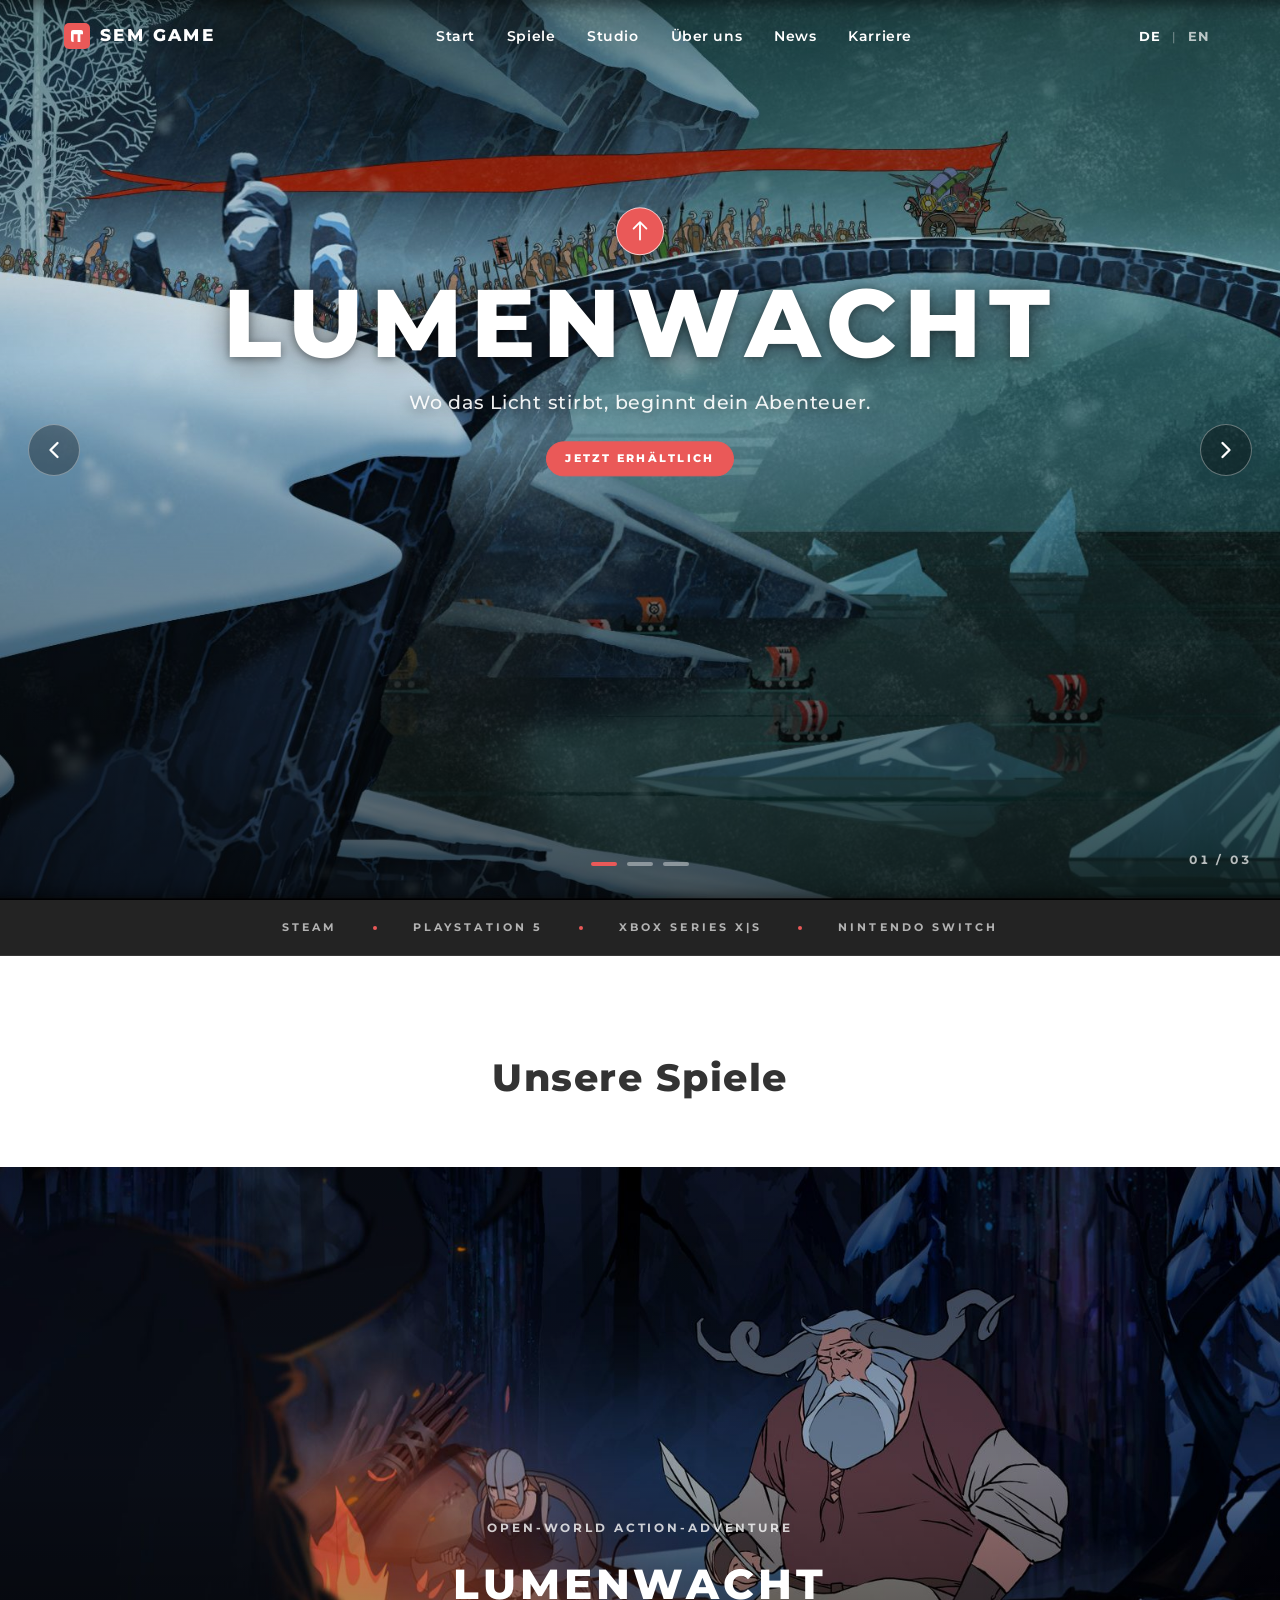
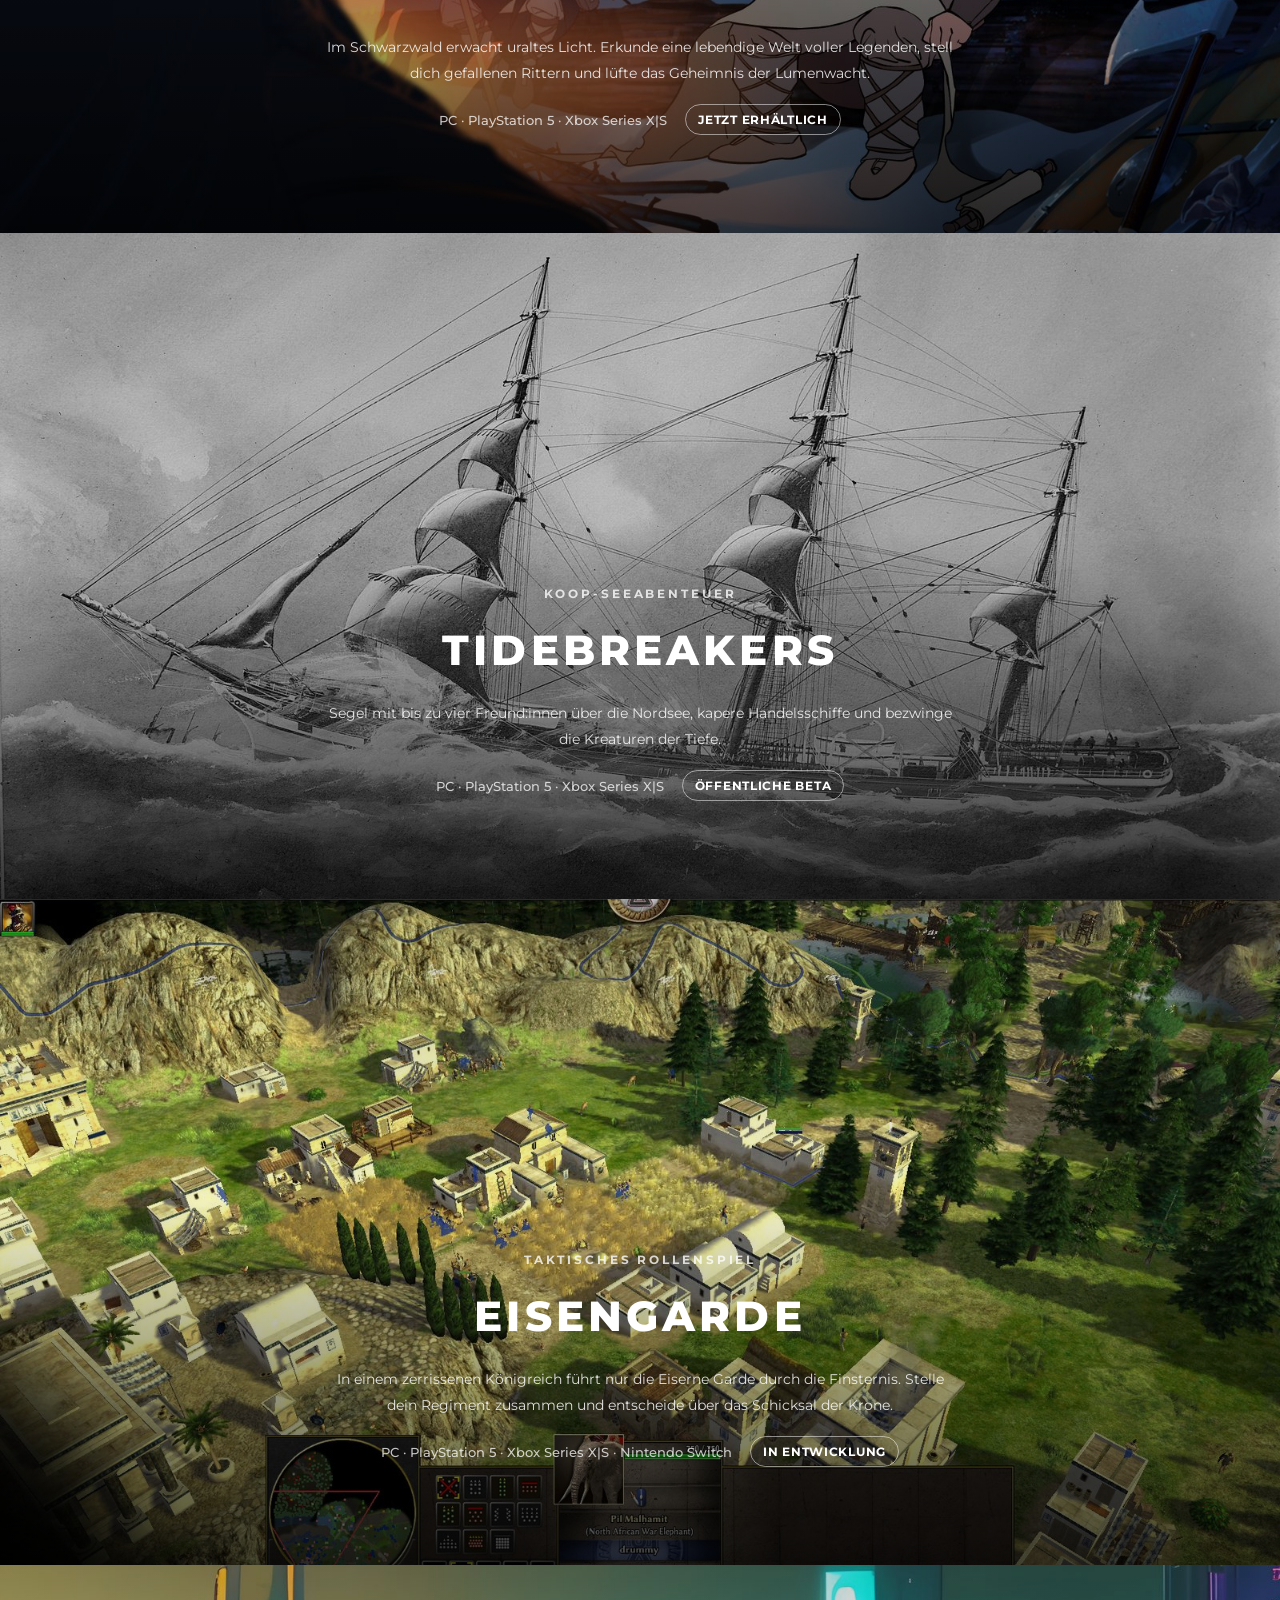
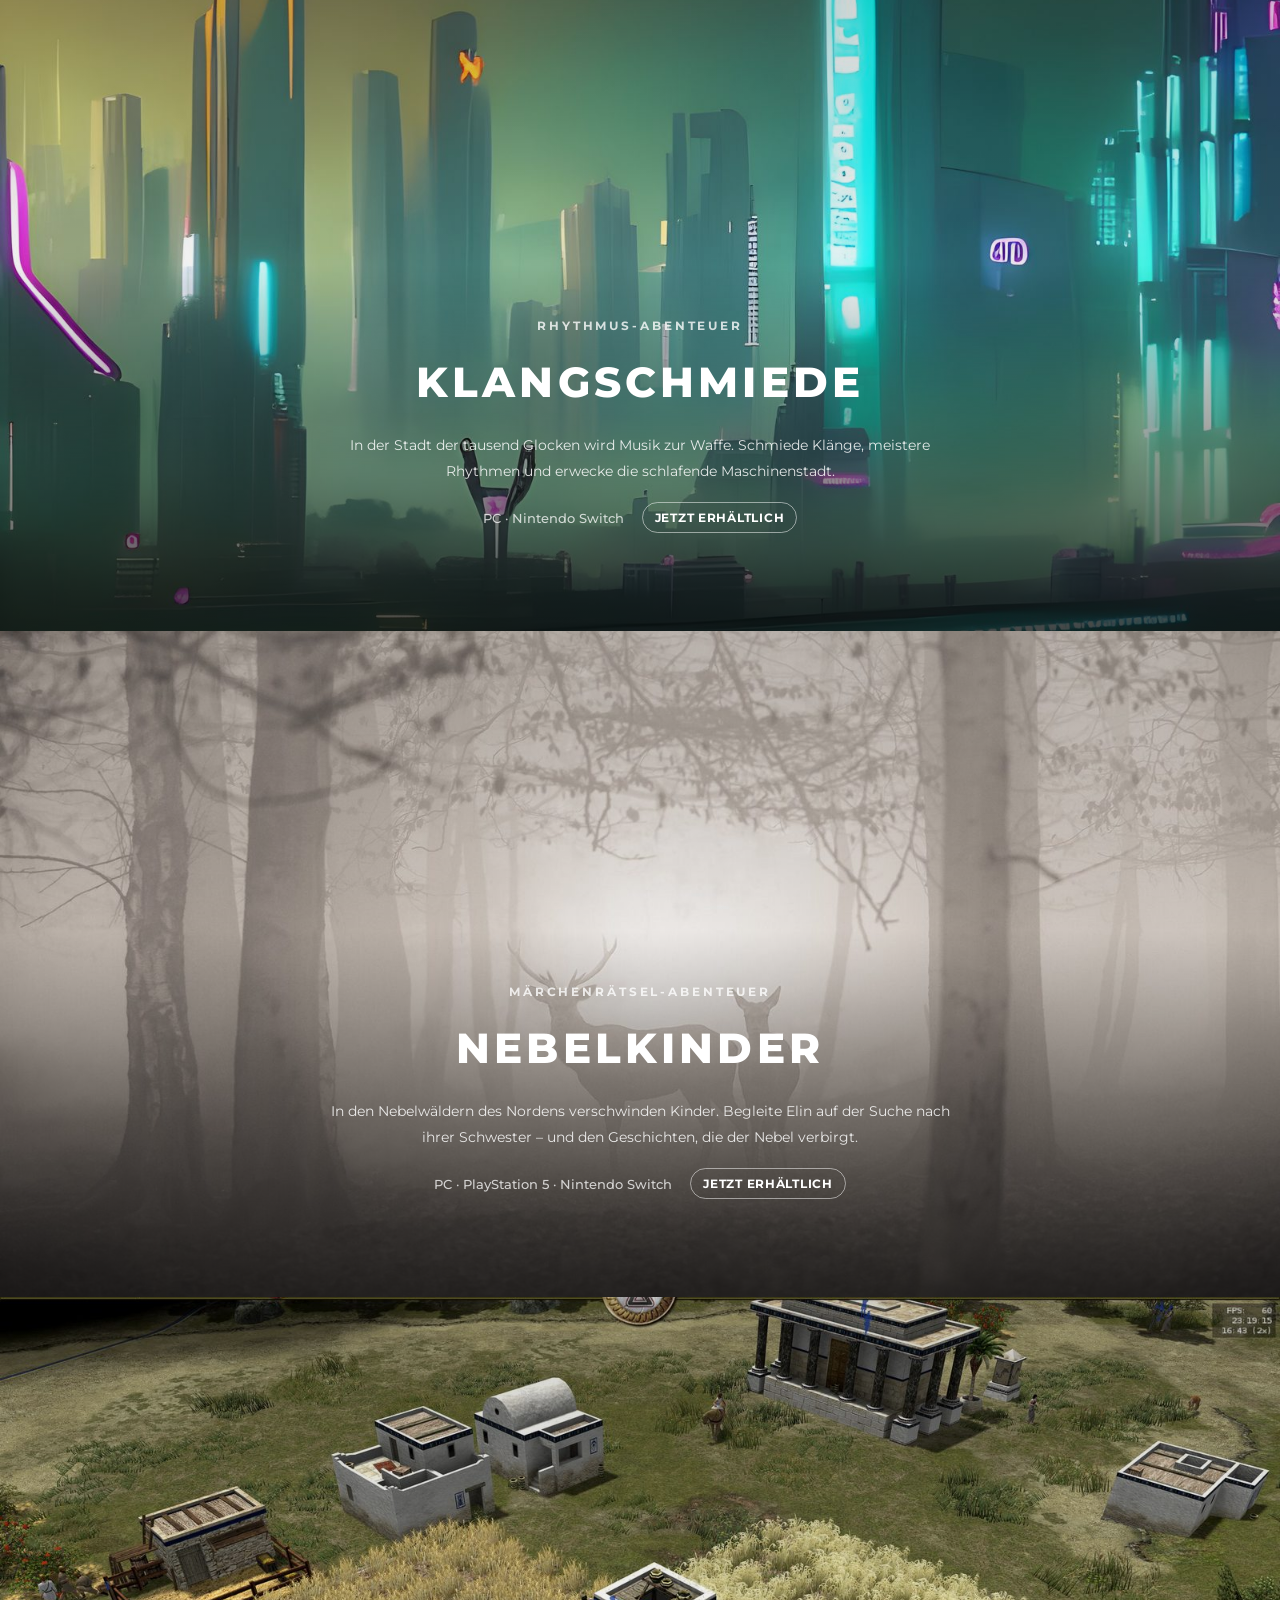
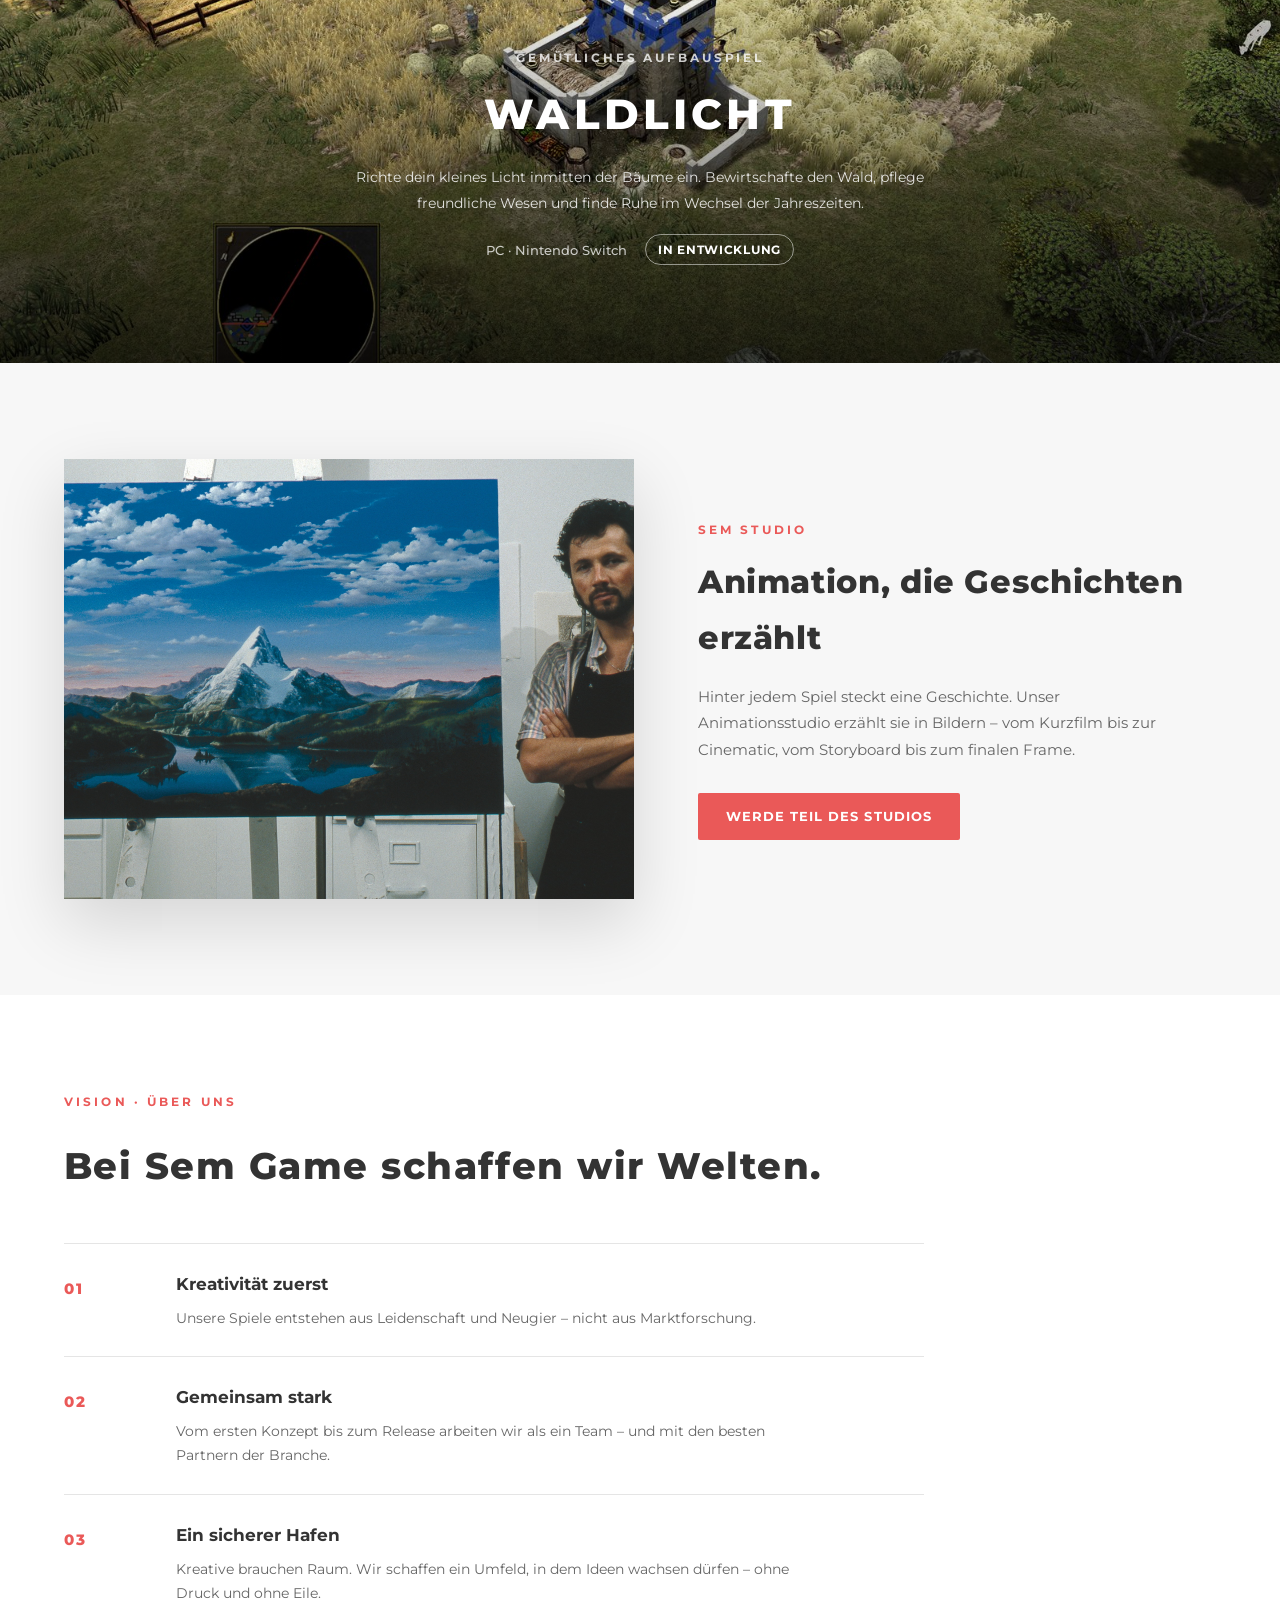
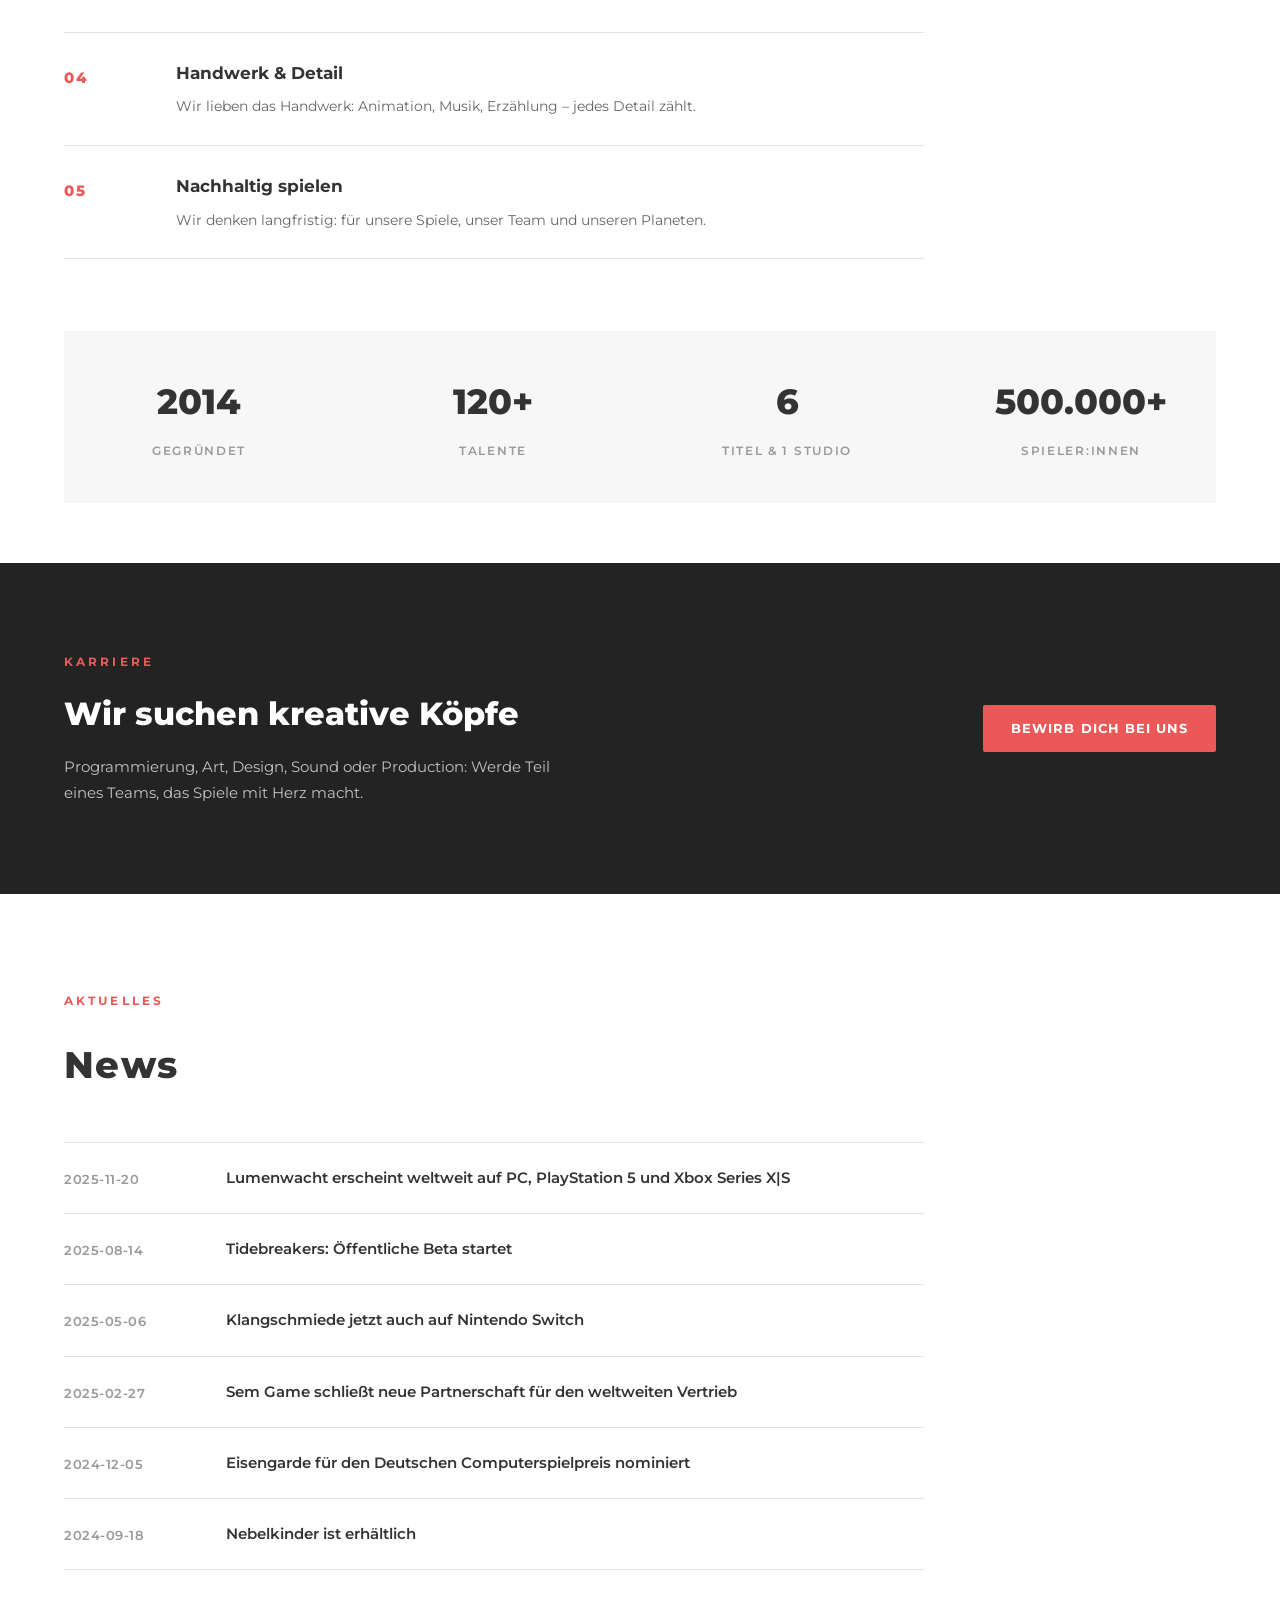
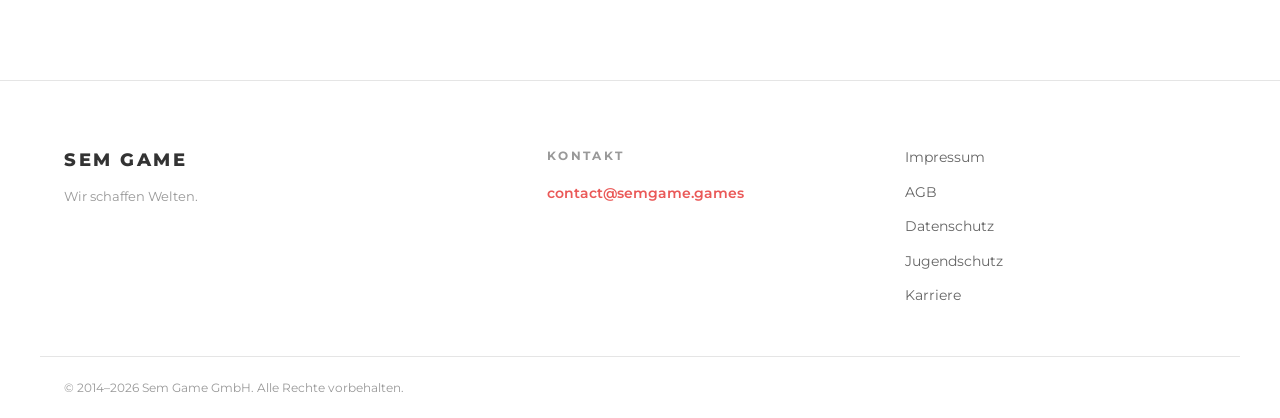
==== commit 578c7644: "Remove game platform store links from hero and game cards" ====
--- a/index.html
+++ b/index.html
@@ -13,7 +13,7 @@
 <link rel="preconnect" href="https://fonts.googleapis.com">
 <link rel="preconnect" href="https://fonts.gstatic.com" crossorigin>
 <link href="https://fonts.googleapis.com/css2?family=Montserrat:wght@400;500;600;700;800&display=swap" rel="stylesheet">
-<link rel="stylesheet" href="assets/css/style.css?v=7">
+<link rel="stylesheet" href="assets/css/style.css?v=8">
 </head>
 <body>
 
@@ -69,9 +69,6 @@
         <p class="hero-platform">PC · PlayStation 5 · Xbox Series X|S</p>
         <div class="hero-actions">
           <a href="#games" class="btn btn-primary" data-i18n="hero1.cta1">Mehr erfahren</a>
-          <a href="https://store.steampowered.com" target="_blank" rel="noopener" class="btn btn-ghost">Steam</a>
-          <a href="#top" class="btn btn-ghost">PlayStation</a>
-          <a href="#top" class="btn btn-ghost">Xbox</a>
         </div>
       </div>
     </div>
@@ -94,9 +91,6 @@
         <p class="hero-platform">PC · PlayStation 5 · Xbox Series X|S</p>
         <div class="hero-actions">
           <a href="#games" class="btn btn-primary" data-i18n="hero2.cta1">Mehr erfahren</a>
-          <a href="https://store.steampowered.com" target="_blank" rel="noopener" class="btn btn-ghost">Steam</a>
-          <a href="#top" class="btn btn-ghost">PlayStation</a>
-          <a href="#top" class="btn btn-ghost">Xbox</a>
         </div>
       </div>
     </div>
@@ -119,9 +113,6 @@
         <p class="hero-platform">PC · PlayStation 5 · Xbox Series X|S · Nintendo Switch</p>
         <div class="hero-actions">
           <a href="#games" class="btn btn-primary" data-i18n="hero3.cta1">Mehr erfahren</a>
-          <a href="https://store.steampowered.com" target="_blank" rel="noopener" class="btn btn-ghost">Steam</a>
-          <a href="#top" class="btn btn-ghost">PlayStation</a>
-          <a href="#top" class="btn btn-ghost">Xbox</a>
         </div>
       </div>
     </div>
@@ -163,12 +154,7 @@
         <span class="game-platform">PC · PlayStation 5 · Xbox Series X|S</span>
         <span class="game-status" data-i18n="game1.status">Jetzt erhältlich</span>
       </div>
-      <div class="game-actions">
-        <a href="https://store.steampowered.com" target="_blank" rel="noopener" class="btn btn-primary btn-sm">Steam</a>
-        <a href="#top" class="btn btn-ghost btn-sm">PlayStation</a>
-        <a href="#top" class="btn btn-ghost btn-sm">Xbox</a>
-      </div>
-    </div>
+</div>
   </article>
 
   <article class="game">
@@ -182,12 +168,7 @@
         <span class="game-platform">PC · PlayStation 5 · Xbox Series X|S</span>
         <span class="game-status" data-i18n="game2.status">Öffentliche Beta</span>
       </div>
-      <div class="game-actions">
-        <a href="https://store.steampowered.com" target="_blank" rel="noopener" class="btn btn-primary btn-sm">Steam</a>
-        <a href="#top" class="btn btn-ghost btn-sm">PlayStation</a>
-        <a href="#top" class="btn btn-ghost btn-sm">Xbox</a>
-      </div>
-    </div>
+</div>
   </article>
 
   <article class="game">
@@ -201,13 +182,7 @@
         <span class="game-platform">PC · PlayStation 5 · Xbox Series X|S · Nintendo Switch</span>
         <span class="game-status" data-i18n="game3.status">In Entwicklung</span>
       </div>
-      <div class="game-actions">
-        <a href="https://store.steampowered.com" target="_blank" rel="noopener" class="btn btn-primary btn-sm">Steam</a>
-        <a href="#top" class="btn btn-ghost btn-sm">PlayStation</a>
-        <a href="#top" class="btn btn-ghost btn-sm">Xbox</a>
-        <a href="#top" class="btn btn-ghost btn-sm">Switch</a>
-      </div>
-    </div>
+</div>
   </article>
 
   <article class="game">
@@ -221,11 +196,7 @@
         <span class="game-platform">PC · Nintendo Switch</span>
         <span class="game-status" data-i18n="game4.status">Jetzt erhältlich</span>
       </div>
-      <div class="game-actions">
-        <a href="https://store.steampowered.com" target="_blank" rel="noopener" class="btn btn-primary btn-sm">Steam</a>
-        <a href="#top" class="btn btn-ghost btn-sm">Switch</a>
-      </div>
-    </div>
+</div>
   </article>
 
   <article class="game">
@@ -239,12 +210,7 @@
         <span class="game-platform">PC · PlayStation 5 · Nintendo Switch</span>
         <span class="game-status" data-i18n="game5.status">Jetzt erhältlich</span>
       </div>
-      <div class="game-actions">
-        <a href="https://store.steampowered.com" target="_blank" rel="noopener" class="btn btn-primary btn-sm">Steam</a>
-        <a href="#top" class="btn btn-ghost btn-sm">PlayStation</a>
-        <a href="#top" class="btn btn-ghost btn-sm">Switch</a>
-      </div>
-    </div>
+</div>
   </article>
 
   <article class="game">
@@ -258,11 +224,7 @@
         <span class="game-platform">PC · Nintendo Switch</span>
         <span class="game-status" data-i18n="game6.status">In Entwicklung</span>
       </div>
-      <div class="game-actions">
-        <a href="https://store.steampowered.com" target="_blank" rel="noopener" class="btn btn-primary btn-sm">Steam</a>
-        <a href="#top" class="btn btn-ghost btn-sm">Switch</a>
-      </div>
-    </div>
+</div>
   </article>
 
 </section>
--- a/assets/css/style.css
+++ b/assets/css/style.css
@@ -64,7 +64,6 @@
   border: 1px solid rgba(255, 255, 255, .55);
 }
 .btn-ghost:hover { border-color: #fff; background: rgba(255, 255, 255, .12); }
-.btn-sm { padding: 9px 20px; font-size: 12px; }
 
 /* ---------- Header ---------- */
 .site-header {
@@ -391,7 +390,6 @@
   padding: 4px 12px; border: 1px solid rgba(255, 255, 255, .5); border-radius: 999px;
   letter-spacing: .06em; text-transform: uppercase;
 }
-.game-actions { display: flex; flex-wrap: wrap; justify-content: center; gap: 12px; }
 
 /* ---------- Studio ---------- */
 .studio { background: var(--bg-soft); padding: 96px 0; }
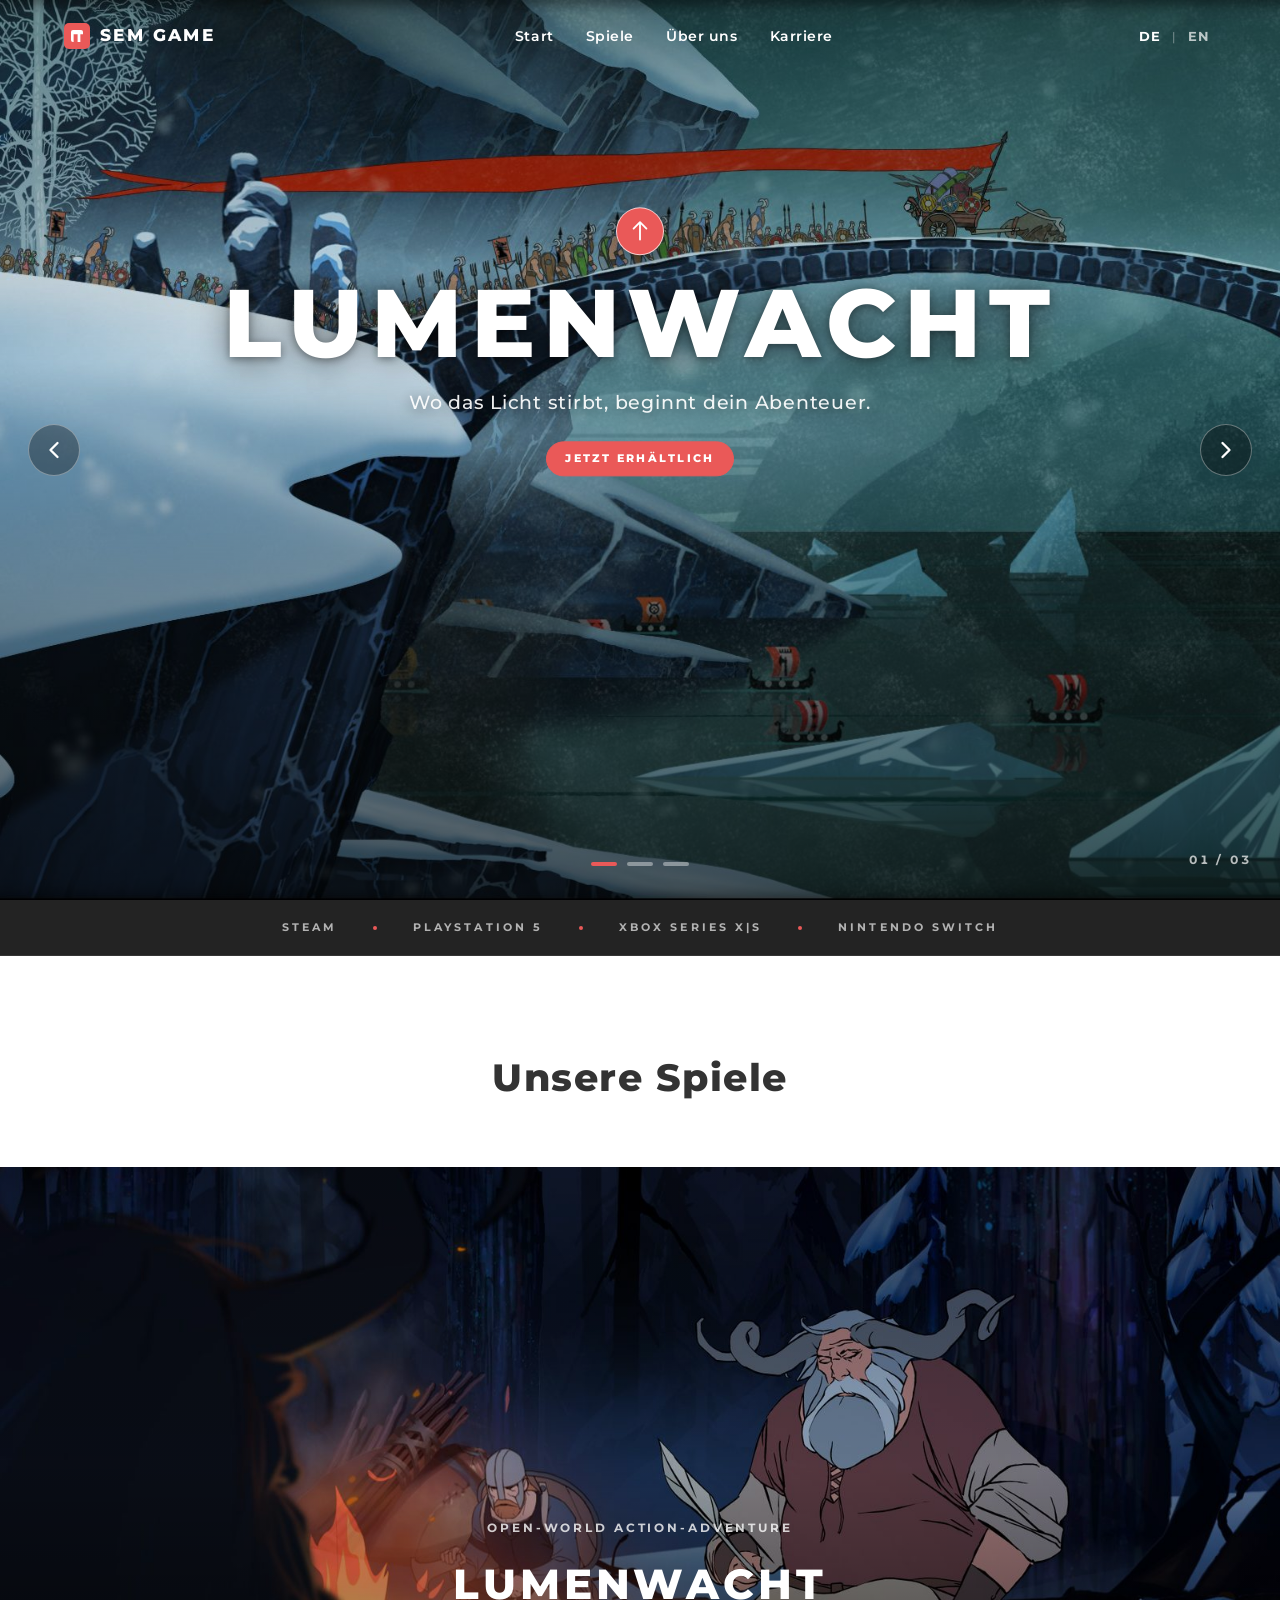
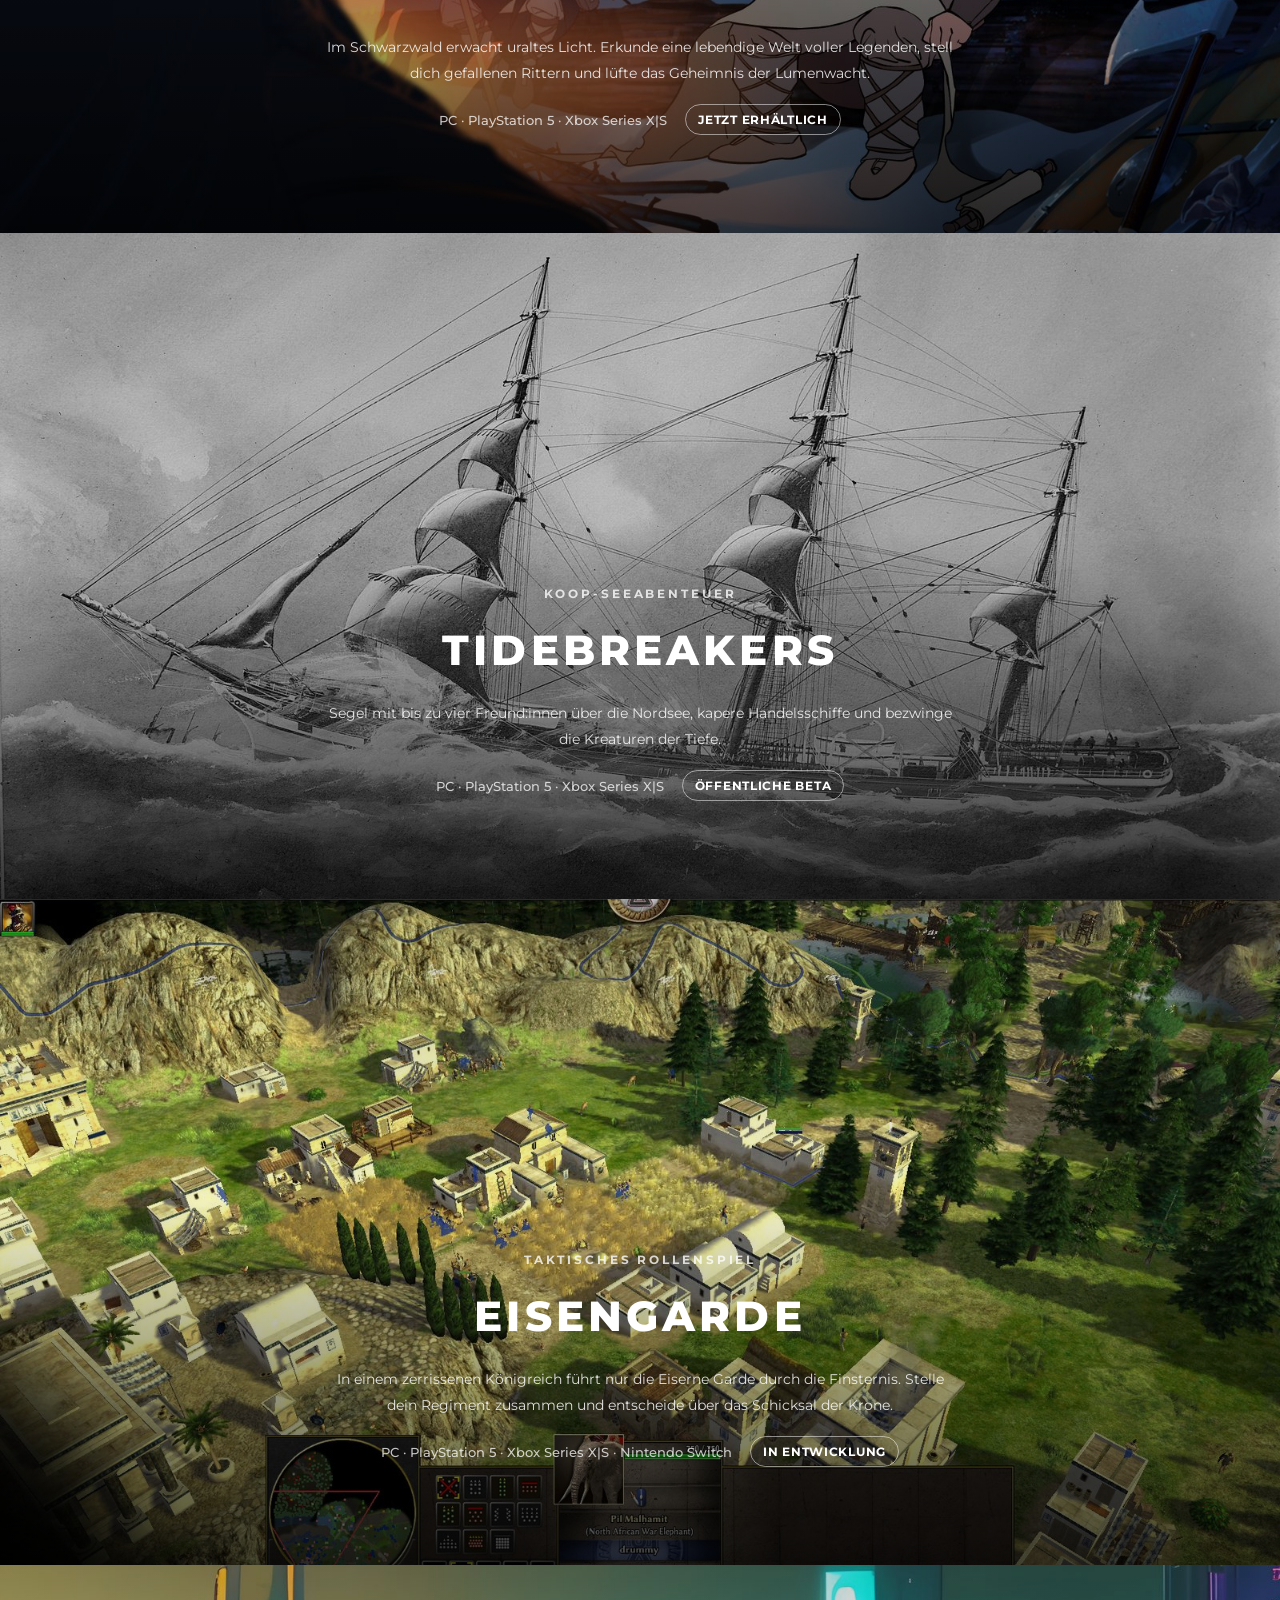
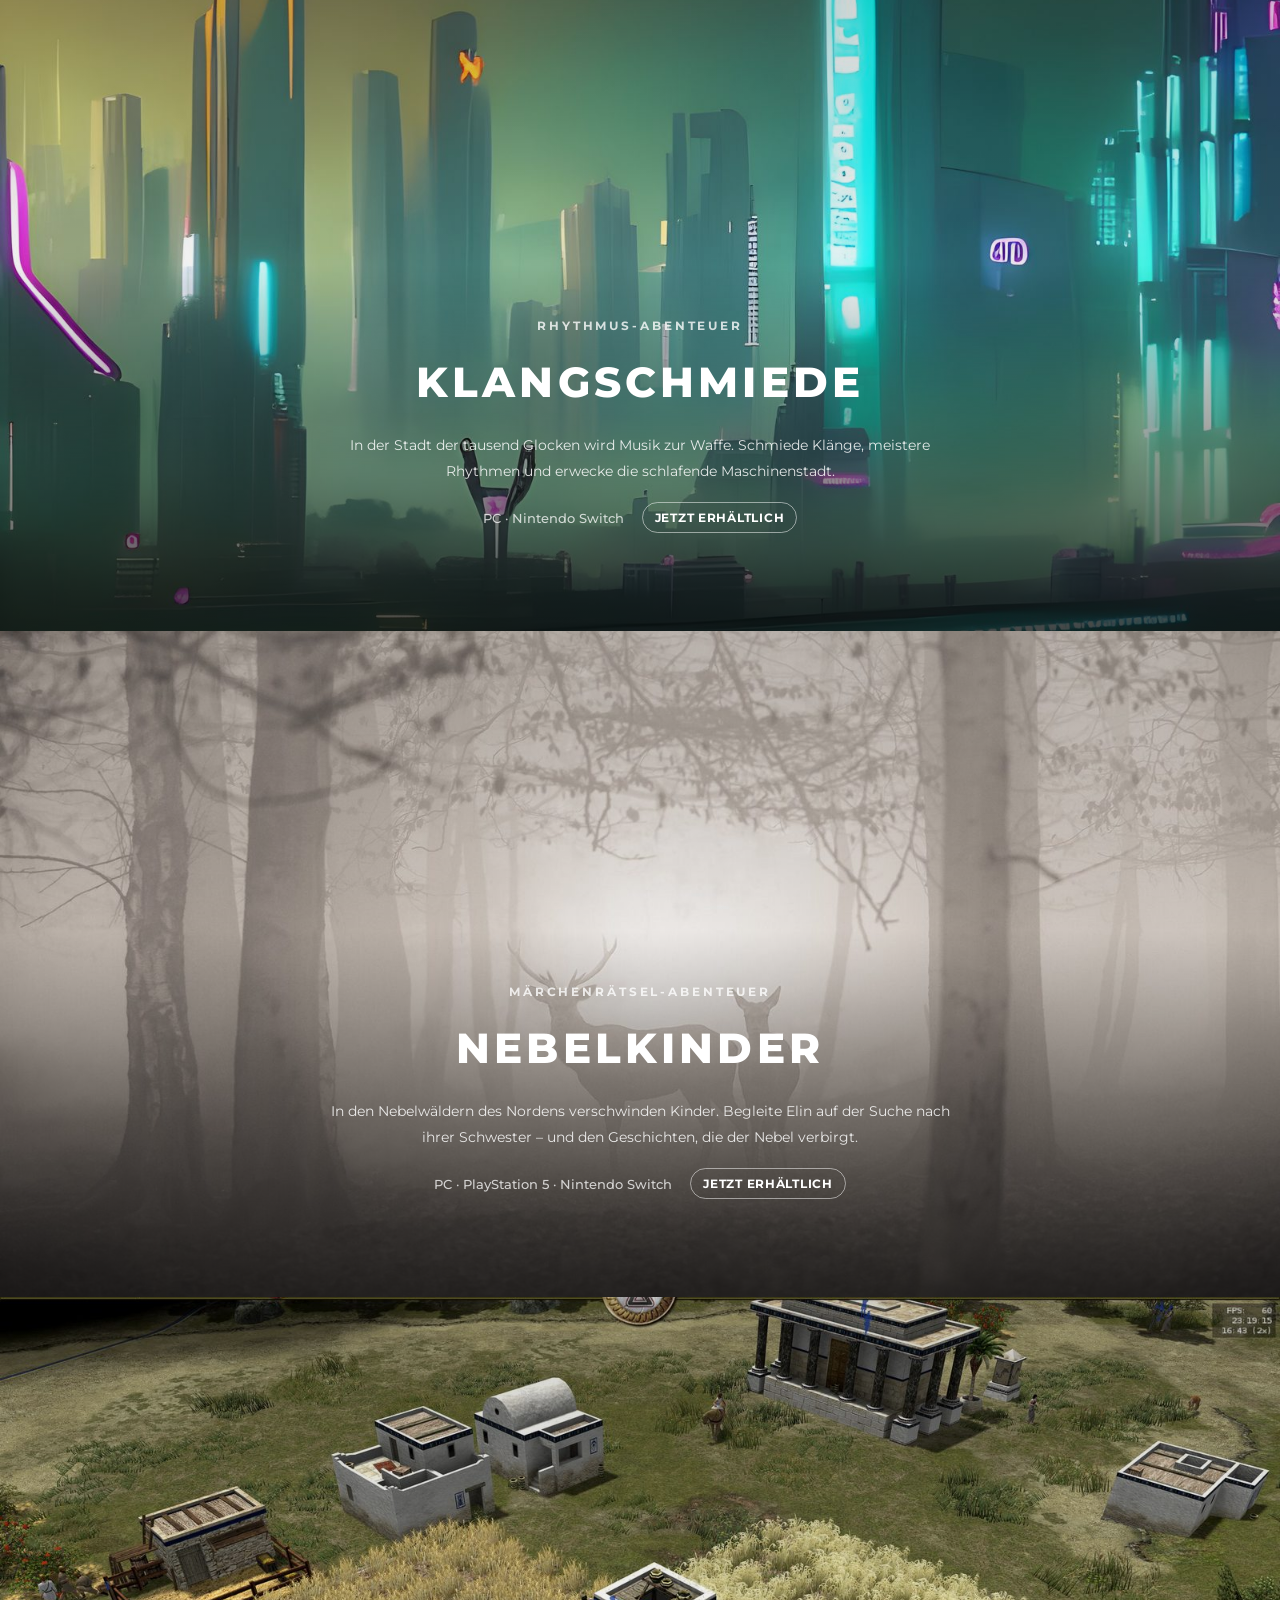
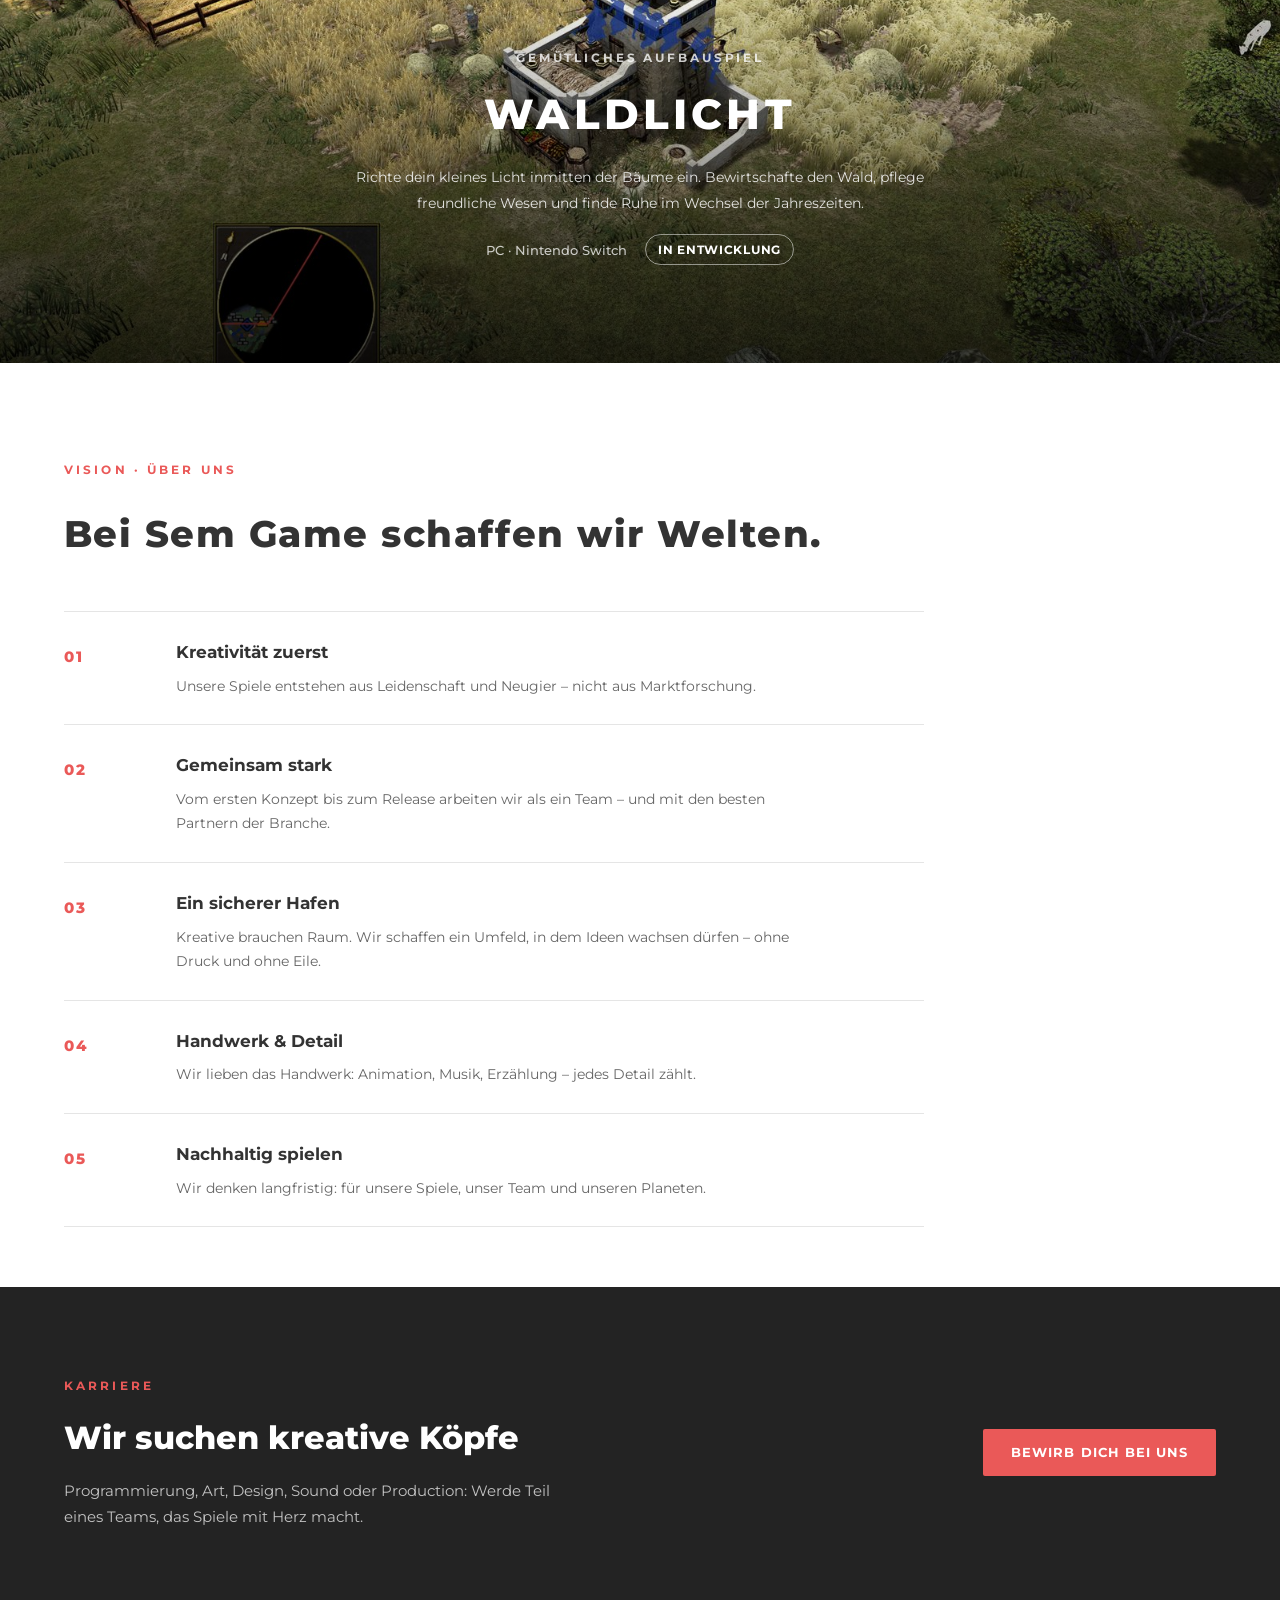
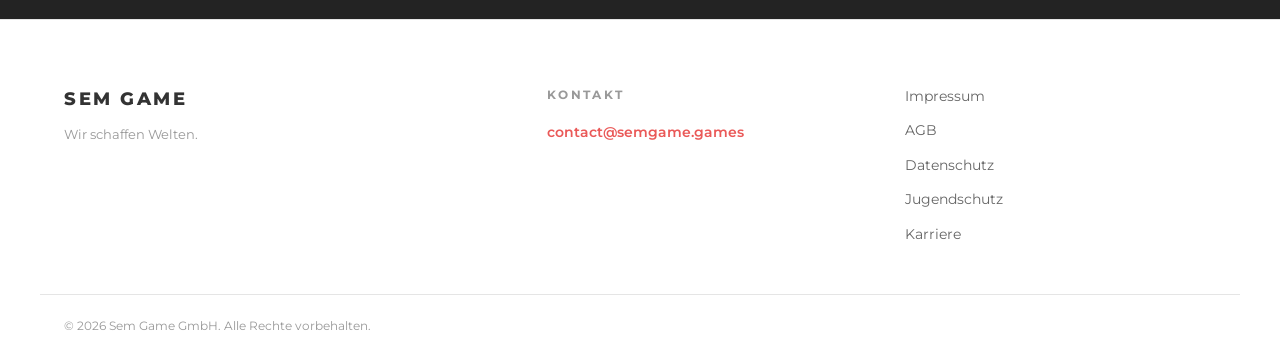
==== commit afd447e0: "Remove News/Studio/stats sections, drop game links, copyright © 2026" ====
--- a/index.html
+++ b/index.html
@@ -13,7 +13,7 @@
 <link rel="preconnect" href="https://fonts.googleapis.com">
 <link rel="preconnect" href="https://fonts.gstatic.com" crossorigin>
 <link href="https://fonts.googleapis.com/css2?family=Montserrat:wght@400;500;600;700;800&display=swap" rel="stylesheet">
-<link rel="stylesheet" href="assets/css/style.css?v=8">
+<link rel="stylesheet" href="assets/css/style.css?v=9">
 </head>
 <body>
 
@@ -27,9 +27,7 @@
     <nav class="main-nav" id="mainNav" aria-label="Hauptnavigation">
       <a href="#top" data-i18n="nav.home">Start</a>
       <a href="#games" data-i18n="nav.games">Spiele</a>
-      <a href="#studio" data-i18n="nav.studio">Studio</a>
       <a href="#about" data-i18n="nav.about">Über&nbsp;uns</a>
-      <a href="#news" data-i18n="nav.news">News</a>
       <a href="#careers" data-i18n="nav.careers">Karriere</a>
     </nav>
     <div class="header-right">
@@ -229,20 +227,6 @@
 
 </section>
 
-<!-- ===================== STUDIO ===================== -->
-<section class="studio" id="studio">
-  <div class="container studio-inner">
-    <div class="studio-media reveal">
-      <img src="assets/img/studio-animation.jpg" alt="Sem Studio – Animation" loading="lazy">
-    </div>
-    <div class="studio-copy reveal">
-      <p class="eyebrow" data-i18n="studio.eyebrow">Sem Studio</p>
-      <h2 class="studio-title" data-i18n="studio.title">Animation, die Geschichten erzählt</h2>
-      <p class="studio-text" data-i18n="studio.text">Hinter jedem Spiel steckt eine Geschichte. Unser Animationsstudio erzählt sie in Bildern – vom Kurzfilm bis zur Cinematic, vom Storyboard bis zum finalen Frame.</p>
-      <a href="#careers" class="btn btn-primary" data-i18n="studio.cta">Werde Teil des Studios</a>
-    </div>
-  </div>
-</section>
 
 <!-- ===================== ABOUT / VISION ===================== -->
 <section class="about" id="about">
@@ -288,24 +272,6 @@
       </div>
     </div>
 
-    <div class="stats reveal">
-      <div class="stat">
-        <span class="stat-num">2014</span>
-        <span class="stat-label" data-i18n="about.s1">Gegründet</span>
-      </div>
-      <div class="stat">
-        <span class="stat-num">120+</span>
-        <span class="stat-label" data-i18n="about.s2">Talente</span>
-      </div>
-      <div class="stat">
-        <span class="stat-num">6</span>
-        <span class="stat-label" data-i18n="about.s3">Titel & 1 Studio</span>
-      </div>
-      <div class="stat">
-        <span class="stat-num">500.000+</span>
-        <span class="stat-label" data-i18n="about.s4">Spieler:innen</span>
-      </div>
-    </div>
   </div>
 </section>
 
@@ -323,40 +289,6 @@
   </div>
 </section>
 
-<!-- ===================== NEWS ===================== -->
-<section class="news" id="news">
-  <div class="container">
-    <p class="eyebrow" data-i18n="news.eyebrow">Aktuelles</p>
-    <h2 class="section-title section-title-left reveal" data-i18n="news.title">News</h2>
-
-    <div class="news-list">
-      <a href="#top" class="news-item reveal">
-        <span class="news-date">2025-11-20</span>
-        <span class="news-title" data-i18n="news.n1">Lumenwacht erscheint weltweit auf PC, PlayStation 5 und Xbox Series X|S</span>
-      </a>
-      <a href="#top" class="news-item reveal">
-        <span class="news-date">2025-08-14</span>
-        <span class="news-title" data-i18n="news.n2">Tidebreakers: Öffentliche Beta startet</span>
-      </a>
-      <a href="#top" class="news-item reveal">
-        <span class="news-date">2025-05-06</span>
-        <span class="news-title" data-i18n="news.n3">Klangschmiede jetzt auch auf Nintendo Switch</span>
-      </a>
-      <a href="#top" class="news-item reveal">
-        <span class="news-date">2025-02-27</span>
-        <span class="news-title" data-i18n="news.n4">Sem Game schließt neue Partnerschaft für den weltweiten Vertrieb</span>
-      </a>
-      <a href="#top" class="news-item reveal">
-        <span class="news-date">2024-12-05</span>
-        <span class="news-title" data-i18n="news.n5">Eisengarde für den Deutschen Computerspielpreis nominiert</span>
-      </a>
-      <a href="#top" class="news-item reveal">
-        <span class="news-date">2024-09-18</span>
-        <span class="news-title" data-i18n="news.n6">Nebelkinder ist erhältlich</span>
-      </a>
-    </div>
-  </div>
-</section>
 
 </main>
 
@@ -380,10 +312,10 @@
     </nav>
   </div>
   <div class="container footer-bottom">
-    <p>© 2014–2026 Sem Game GmbH. <span data-i18n="footer.rights">Alle Rechte vorbehalten.</span></p>
+    <p>© 2026 Sem Game GmbH. <span data-i18n="footer.rights">Alle Rechte vorbehalten.</span></p>
   </div>
 </footer>
 
-<script src="assets/js/main.js?v=5"></script>
+<script src="assets/js/main.js?v=6"></script>
 </body>
 </html>
--- a/assets/css/style.css
+++ b/assets/css/style.css
@@ -391,19 +391,6 @@
   letter-spacing: .06em; text-transform: uppercase;
 }
 
-/* ---------- Studio ---------- */
-.studio { background: var(--bg-soft); padding: 96px 0; }
-.studio-inner {
-  display: grid; grid-template-columns: 1.1fr 1fr; gap: 64px;
-  align-items: center;
-}
-.studio-media img {
-  width: 100%; height: 440px; object-fit: cover;
-  box-shadow: 0 24px 64px rgba(0, 0, 0, .14);
-}
-.studio-title { font-size: clamp(1.5rem, 2.8vw, 2rem); font-weight: 800; letter-spacing: .02em; margin-bottom: 18px; color: var(--ink); }
-.studio-text { color: var(--ink-2); margin-bottom: 30px; max-width: 460px; }
-
 /* ---------- About / Vision ---------- */
 .about { padding: 96px 0 60px; }
 .vision-list { max-width: 860px; }
@@ -421,19 +408,6 @@
 .vision-copy h3 { font-size: 17px; font-weight: 700; margin-bottom: 6px; color: var(--ink); }
 .vision-copy p { font-size: 14px; color: var(--ink-2); max-width: 620px; }
 
-.stats {
-  display: grid; grid-template-columns: repeat(4, 1fr); gap: 24px;
-  margin-top: 72px; padding: 40px 0;
-  background: var(--bg-soft);
-}
-.stat { text-align: center; }
-.stat-num {
-  display: block;
-  font-size: clamp(1.6rem, 3vw, 2.2rem); font-weight: 800;
-  color: var(--ink);
-  margin-bottom: 4px;
-}
-.stat-label { font-size: 12px; font-weight: 600; letter-spacing: .14em; text-transform: uppercase; color: var(--ink-3); }
 
 /* ---------- Careers ---------- */
 .careers { background: var(--dark); color: #fff; padding: 88px 0; }
@@ -444,35 +418,6 @@
 .careers-title { font-size: clamp(1.5rem, 2.8vw, 2rem); font-weight: 800; margin-bottom: 12px; }
 .careers-text { color: rgba(255, 255, 255, .72); max-width: 520px; }
 .careers .eyebrow { color: var(--brand); }
-
-/* ---------- News ---------- */
-.news { padding: 96px 0 110px; }
-.news-list { max-width: 860px; }
-.news-item {
-  display: grid; grid-template-columns: 130px 1fr; gap: 32px;
-  padding: 22px 0;
-  border-top: 1px solid var(--line);
-  position: relative;
-  transition: background .25s var(--ease);
-}
-.news-item:last-child { border-bottom: 1px solid var(--line); }
-.news-date {
-  font-size: 13px; font-weight: 600; color: var(--ink-3);
-  letter-spacing: .04em;
-  padding-top: 3px;
-}
-.news-title {
-  font-size: 15px; font-weight: 600; color: var(--ink);
-  transition: color .25s var(--ease);
-}
-.news-item:hover .news-title { color: var(--brand); }
-.news-item::before {
-  content: ""; position: absolute; left: -13px; top: 28px;
-  width: 5px; height: 5px; border-radius: 50%;
-  background: var(--brand);
-  opacity: 0; transition: opacity .25s var(--ease);
-}
-.news-item:hover::before { opacity: 1; }
 
 /* ---------- Footer ---------- */
 .site-footer { border-top: 1px solid var(--line); background: #fff; padding: 64px 0 0; }
@@ -502,8 +447,6 @@
 
 /* ---------- Responsive ---------- */
 @media (max-width: 960px) {
-  .studio-inner { grid-template-columns: 1fr; gap: 40px; }
-  .stats { grid-template-columns: repeat(2, 1fr); row-gap: 36px; }
 }
 
 @media (max-width: 820px) {
@@ -533,8 +476,6 @@
   .hero-tagline { font-size: 14px; margin-bottom: 16px; }
   .hero-content { padding-bottom: 72px; }
   .hero-dots { bottom: 26px; }
-  .news-item { grid-template-columns: 1fr; gap: 4px; }
-  .news-item::before { display: none; }
   .footer-inner { grid-template-columns: 1fr; gap: 32px; }
 }
 
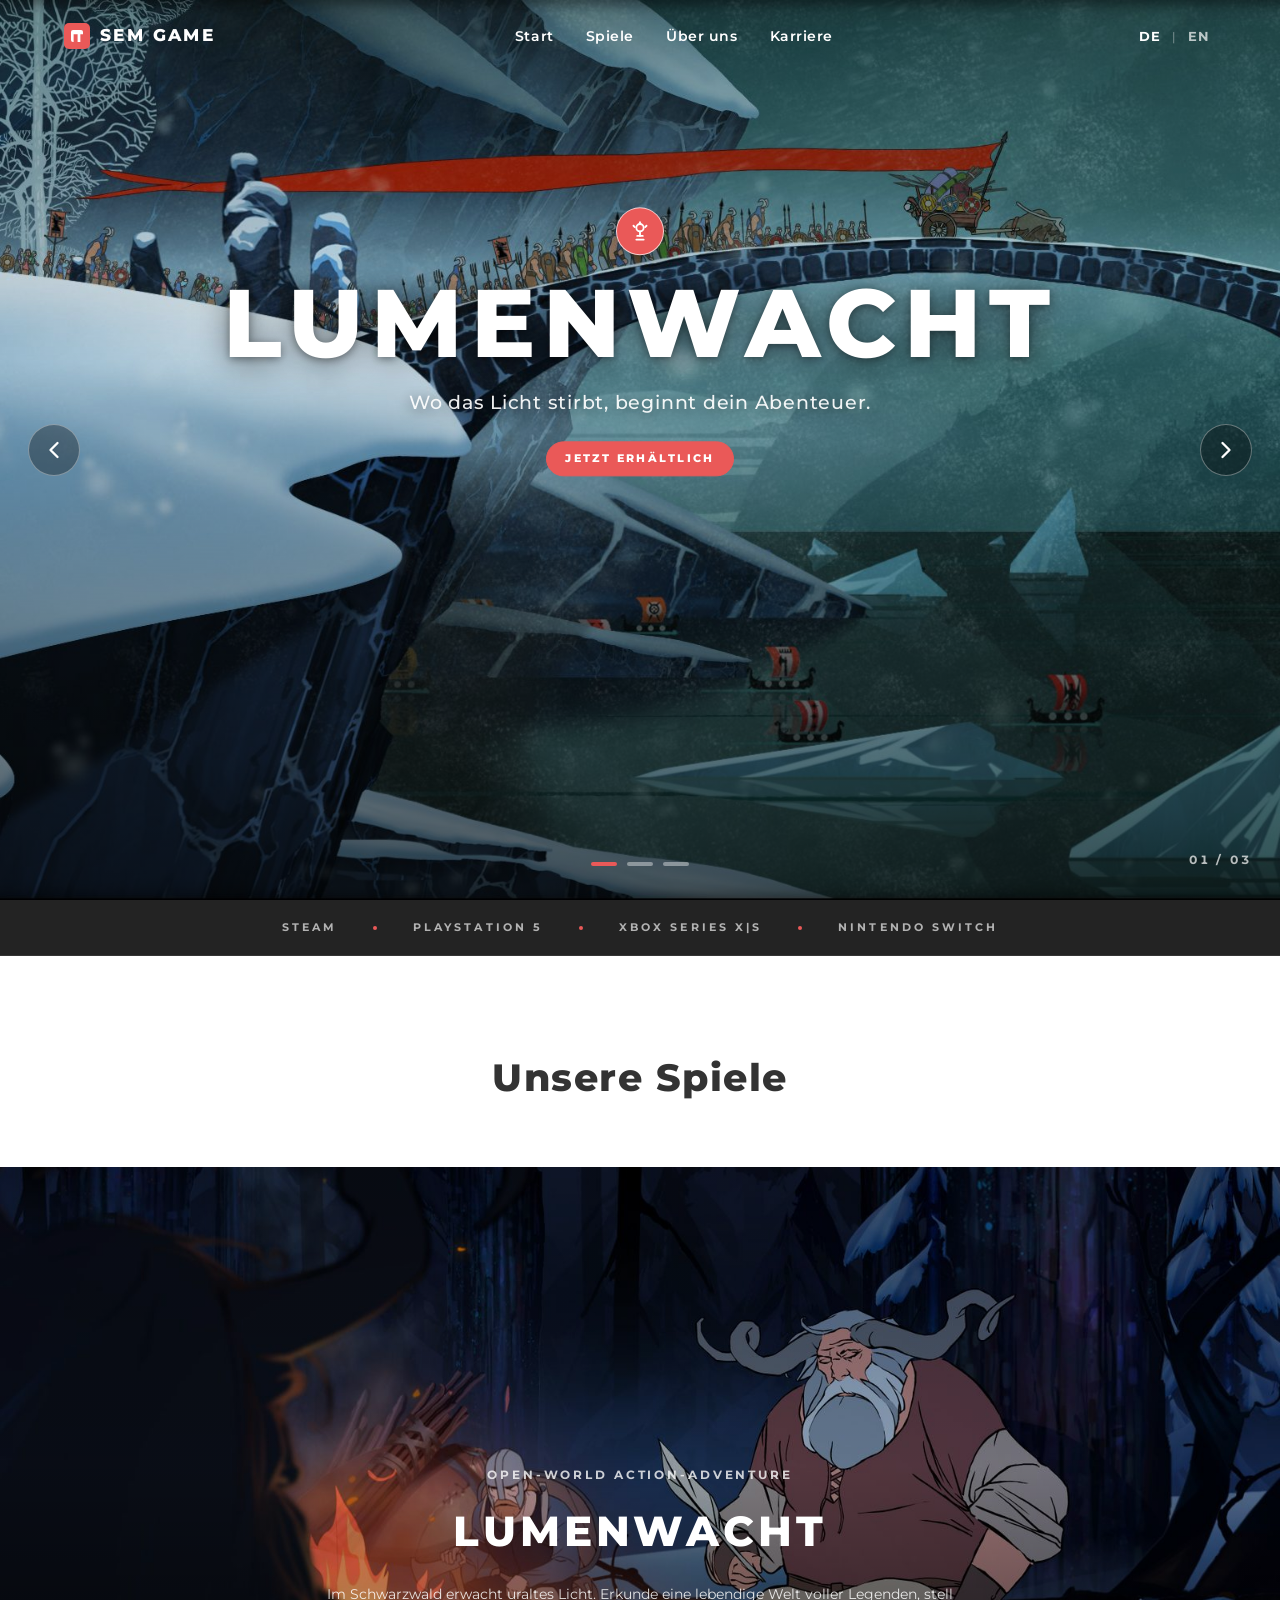
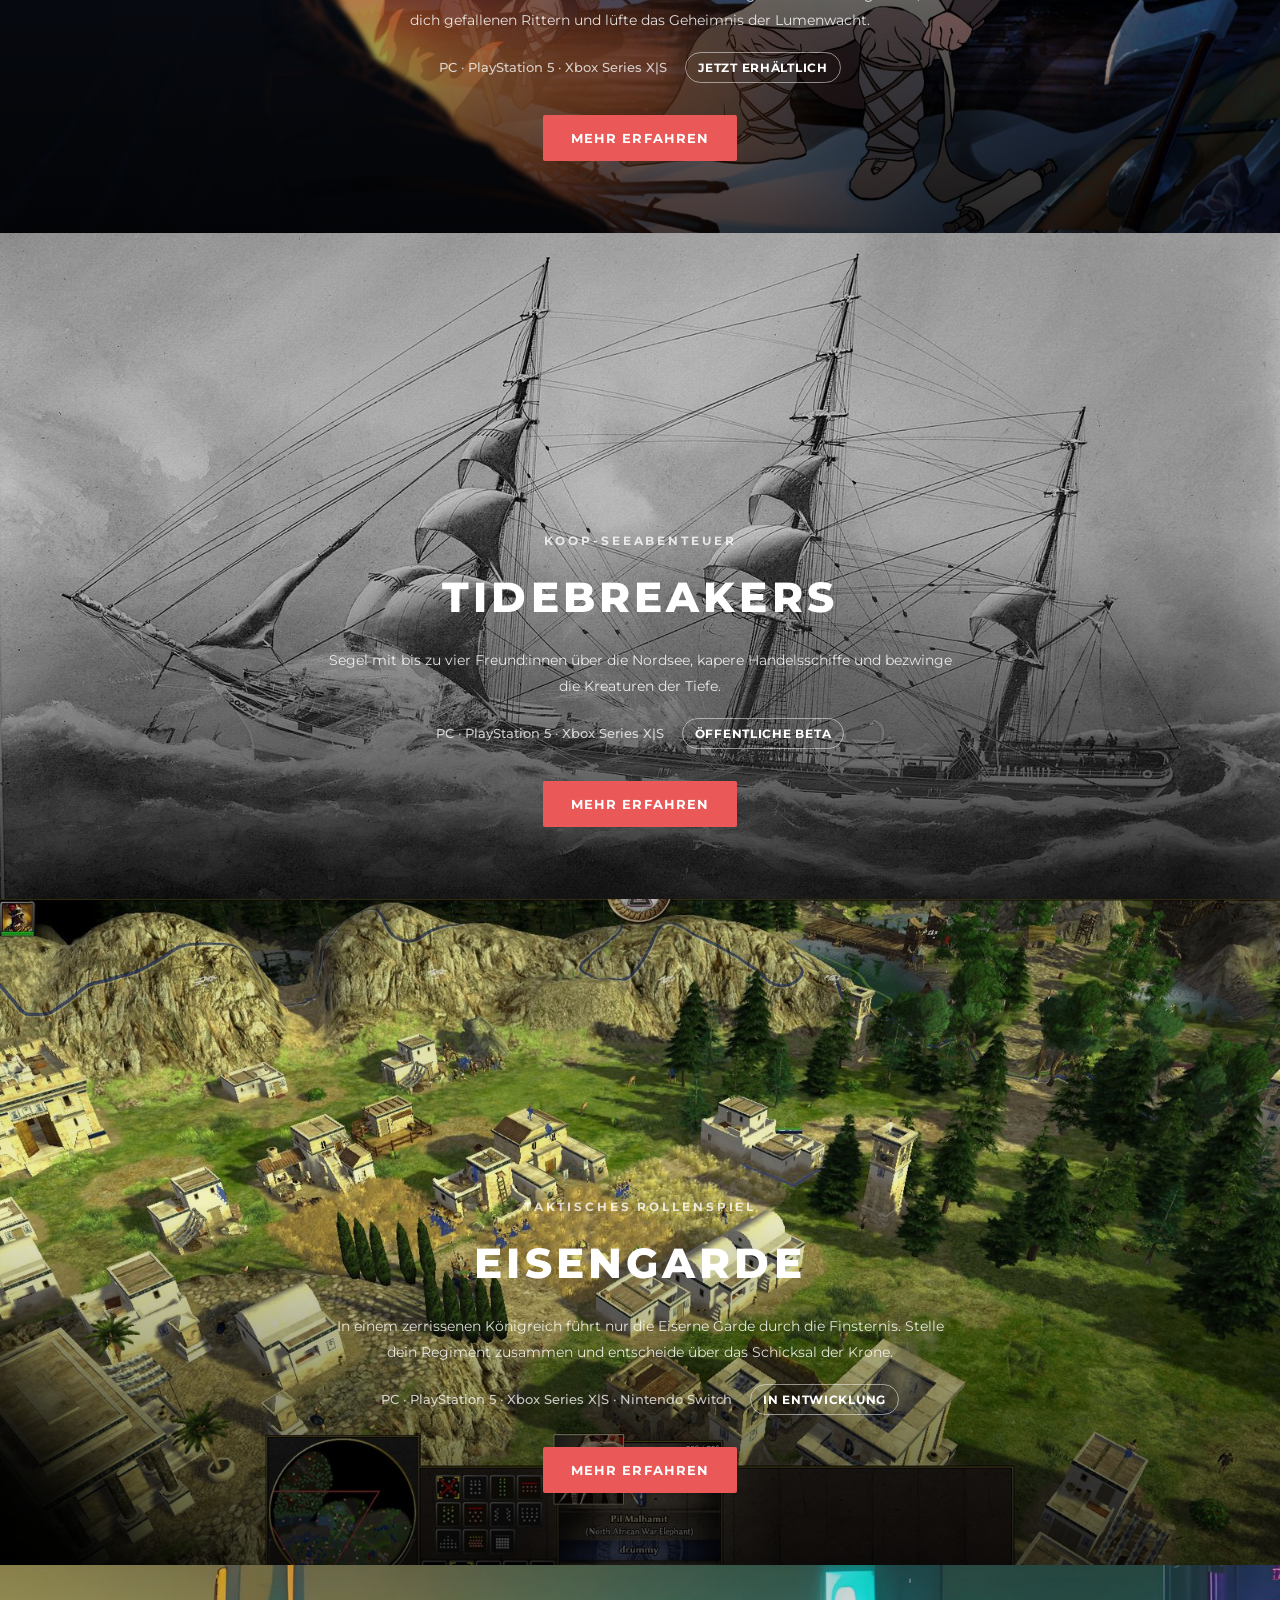
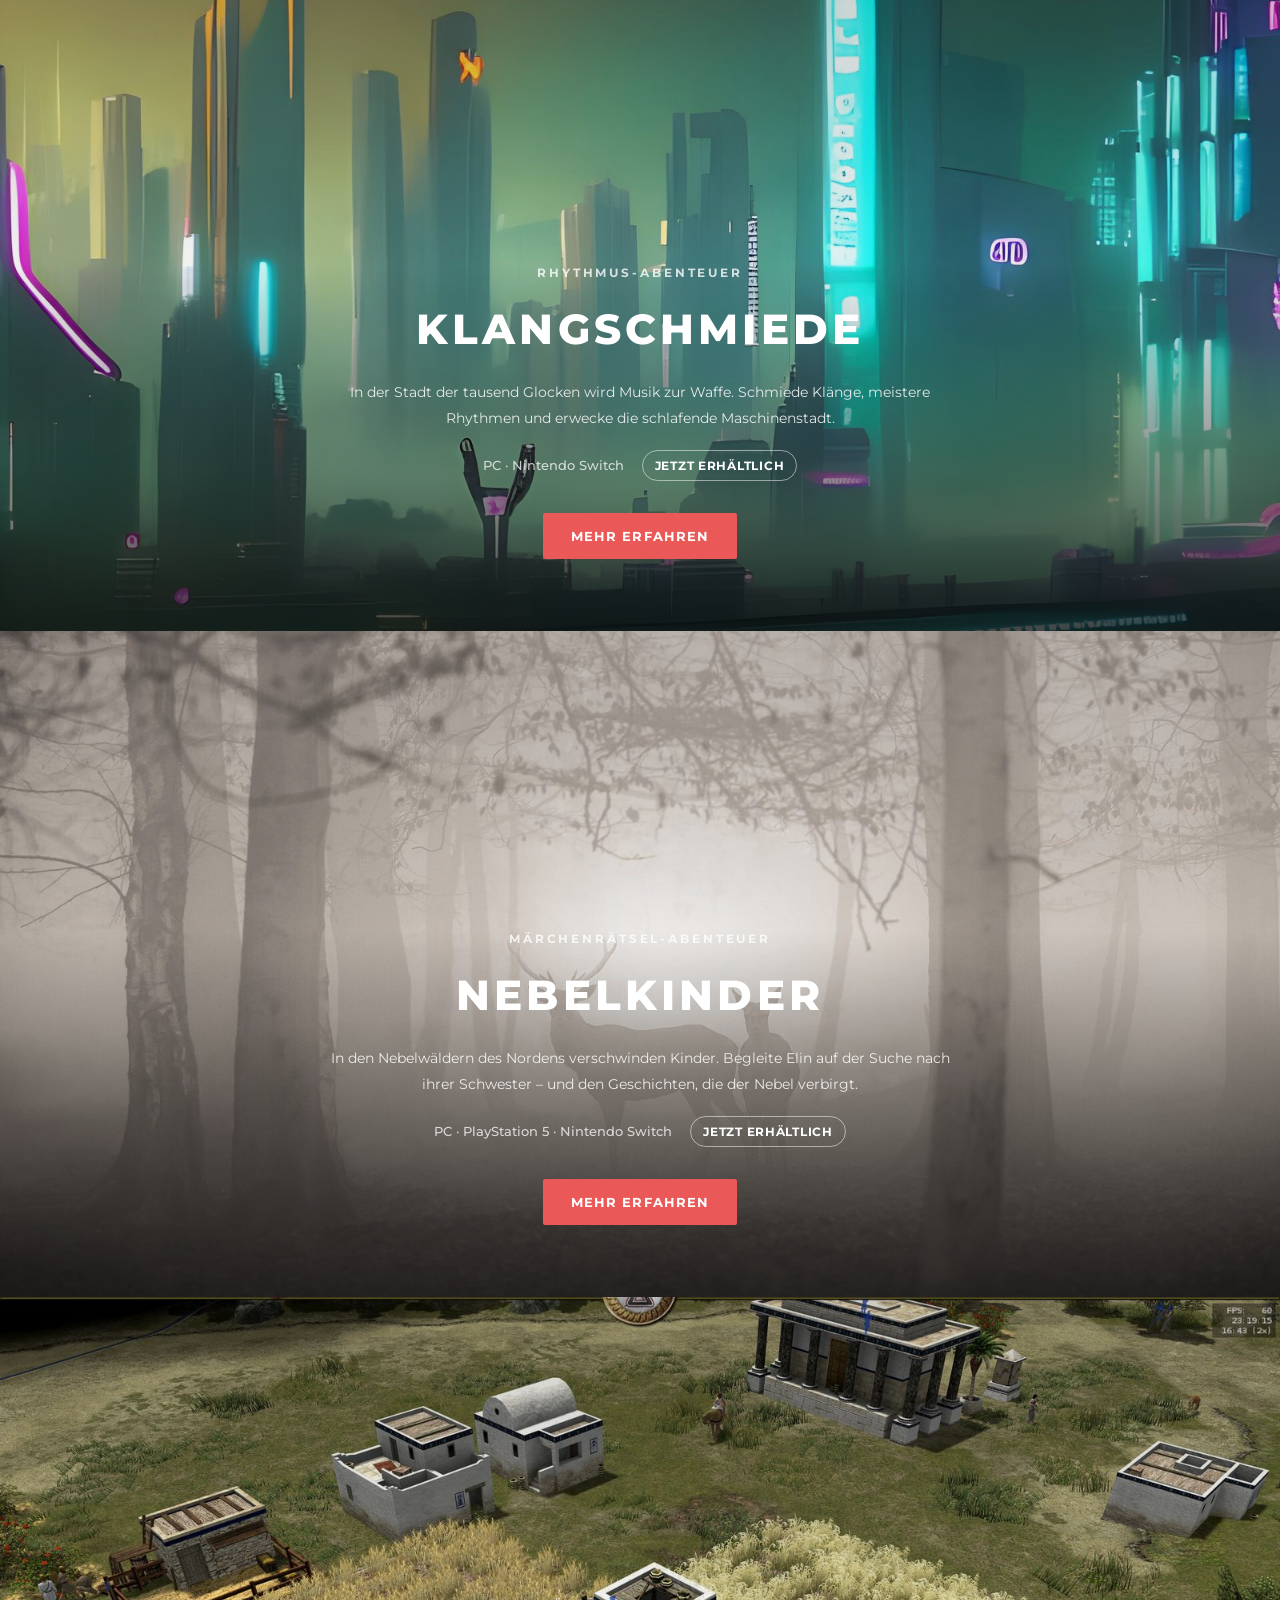
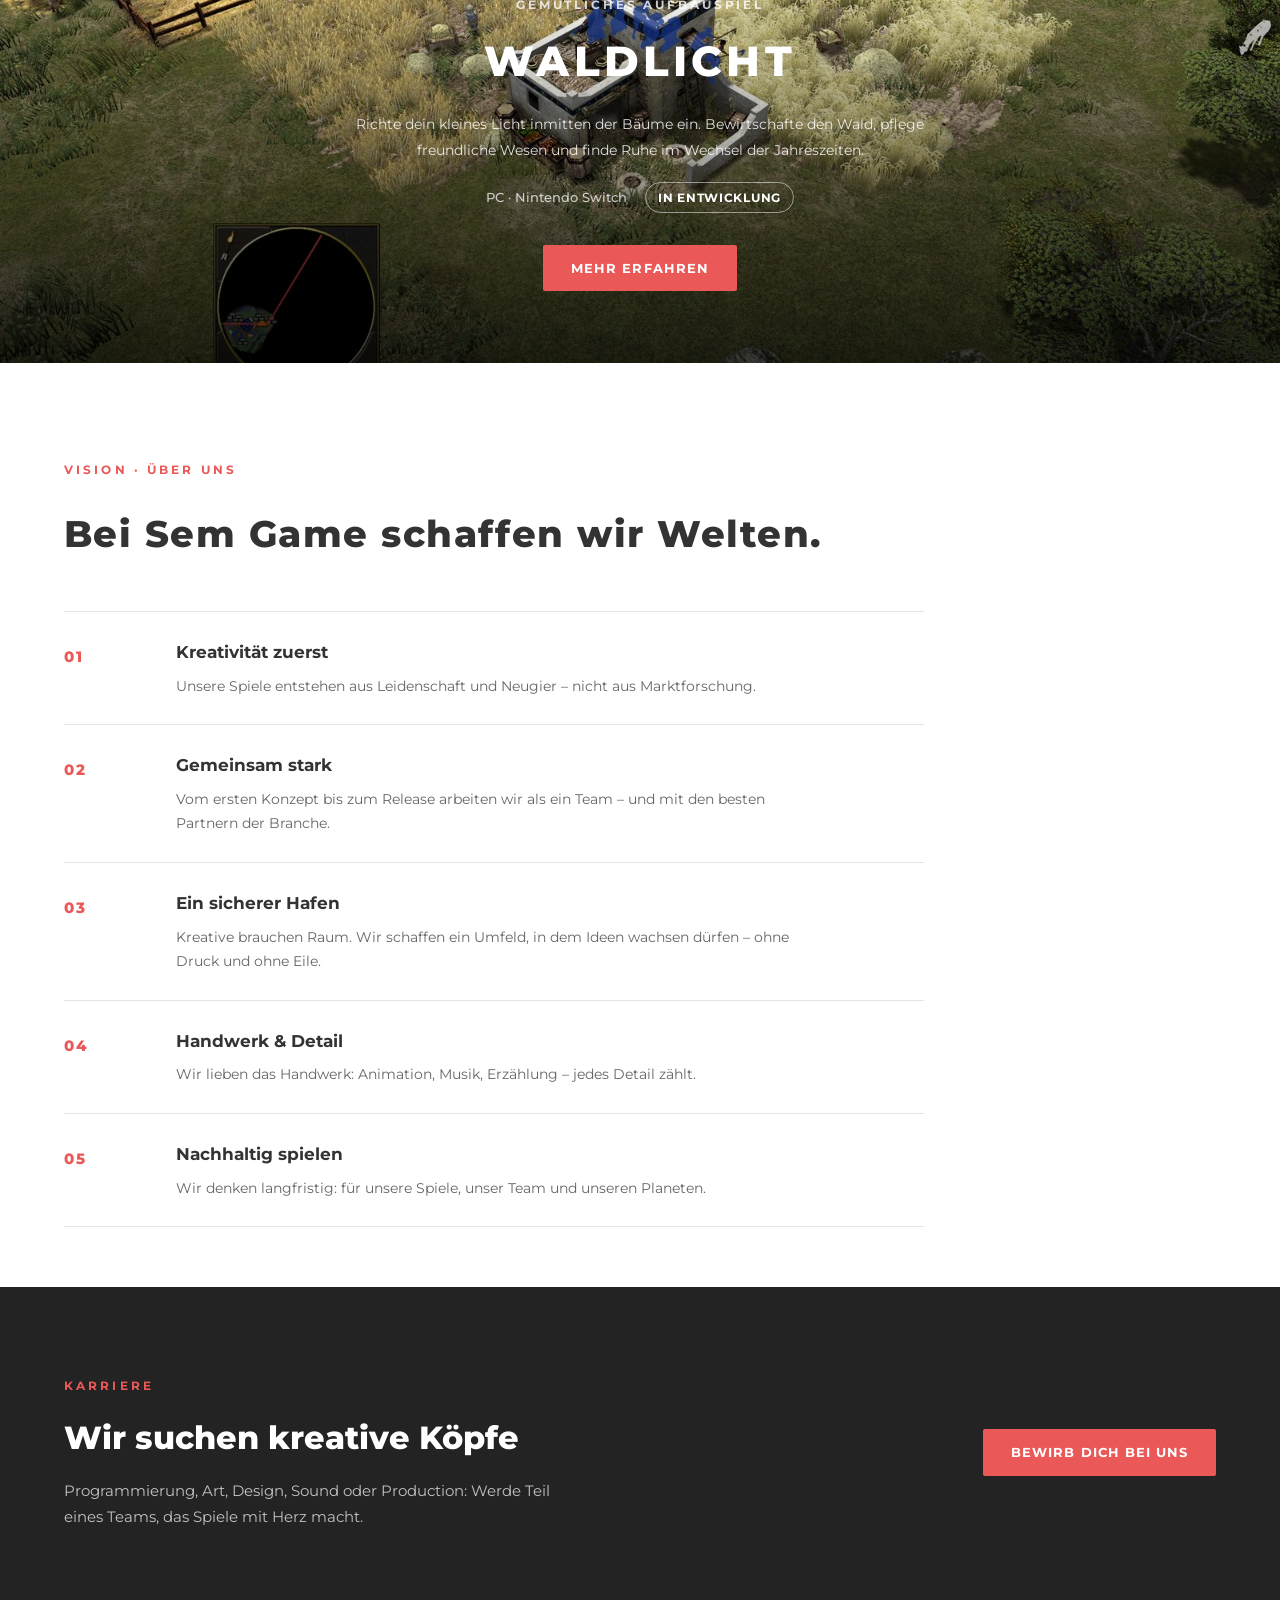
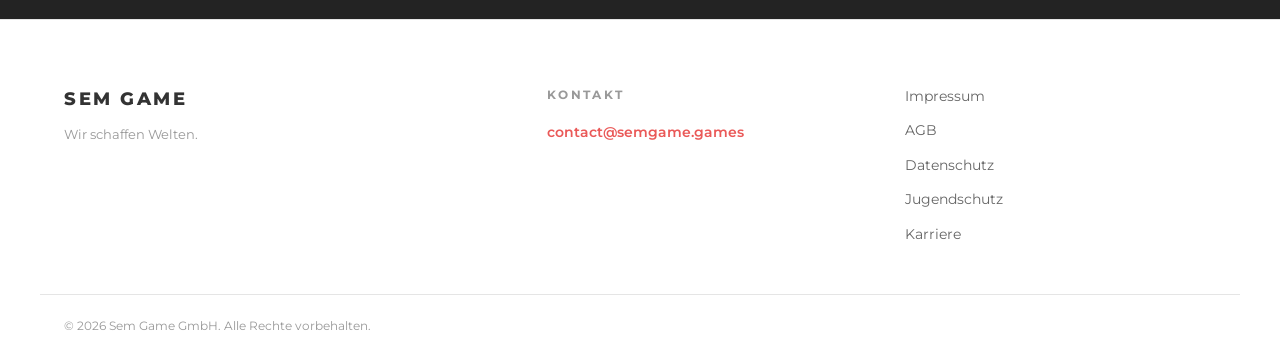
==== commit 0ec70684: "Add game detail pages, contact modal, remove dead links" ====
--- a/index.html
+++ b/index.html
@@ -13,7 +13,7 @@
 <link rel="preconnect" href="https://fonts.googleapis.com">
 <link rel="preconnect" href="https://fonts.gstatic.com" crossorigin>
 <link href="https://fonts.googleapis.com/css2?family=Montserrat:wght@400;500;600;700;800&display=swap" rel="stylesheet">
-<link rel="stylesheet" href="assets/css/style.css?v=9">
+<link rel="stylesheet" href="assets/css/style.css?v=10">
 </head>
 <body>
 
@@ -54,7 +54,7 @@
       <div class="hero-overlay"></div>
       <div class="hero-center">
         <div class="hero-emblem" aria-hidden="true">
-          <svg viewBox="0 0 24 24" width="22" height="22" fill="none" stroke="currentColor" stroke-width="2" stroke-linecap="round" stroke-linejoin="round"><path d="M12 21V3"/><path d="M5 9l7-7 7 7"/></svg>
+          <svg viewBox="0 0 24 24" width="22" height="22" fill="none" stroke="currentColor" stroke-width="2" stroke-linecap="round" stroke-linejoin="round"><circle cx="12" cy="8" r="4"/><path d="M12 2v2"/><path d="M4.9 5.9l1.4 1.4"/><path d="M19.1 5.9l-1.4 1.4"/><path d="M8 21h8"/><path d="M9 17h6"/><path d="M12 12v5"/></svg>
         </div>
         <h1 class="hero-title hero-title-center">LUMENWACHT</h1>
         <p class="hero-tagline" data-i18n="hero1.tag">Wo das Licht stirbt, beginnt dein Abenteuer.</p>
@@ -76,7 +76,7 @@
       <div class="hero-overlay"></div>
       <div class="hero-center">
         <div class="hero-emblem" aria-hidden="true">
-          <svg viewBox="0 0 24 24" width="22" height="22" fill="none" stroke="currentColor" stroke-width="2" stroke-linecap="round" stroke-linejoin="round"><path d="M2 20c4-6 8-6 10-6s6 0 10 6"/><path d="M12 14V4"/><path d="M12 4c4 1 6 4 6 6"/><path d="M12 4c-4 1-6 4-6 6"/></svg>
+          <svg viewBox="0 0 24 24" width="22" height="22" fill="none" stroke="currentColor" stroke-width="2" stroke-linecap="round" stroke-linejoin="round"><circle cx="12" cy="5" r="2"/><path d="M12 7v13"/><path d="M4 14c0 4 3.5 7 8 7s8-3 8-7"/><path d="M4 14l-1.5-1"/><path d="M20 14l1.5-1"/></svg>
         </div>
         <h1 class="hero-title hero-title-center">TIDEBREAKERS</h1>
         <p class="hero-tagline" data-i18n="hero2.tag">Segel in den Sturm. Jede Welle zählt.</p>
@@ -152,6 +152,7 @@
         <span class="game-platform">PC · PlayStation 5 · Xbox Series X|S</span>
         <span class="game-status" data-i18n="game1.status">Jetzt erhältlich</span>
       </div>
+      <a href="games/lumenwacht.html" class="btn btn-primary btn-sm game-link" data-i18n="game.cta">Mehr erfahren</a>
 </div>
   </article>
 
@@ -166,6 +167,7 @@
         <span class="game-platform">PC · PlayStation 5 · Xbox Series X|S</span>
         <span class="game-status" data-i18n="game2.status">Öffentliche Beta</span>
       </div>
+      <a href="games/tidebreakers.html" class="btn btn-primary btn-sm game-link" data-i18n="game.cta">Mehr erfahren</a>
 </div>
   </article>
 
@@ -180,6 +182,7 @@
         <span class="game-platform">PC · PlayStation 5 · Xbox Series X|S · Nintendo Switch</span>
         <span class="game-status" data-i18n="game3.status">In Entwicklung</span>
       </div>
+      <a href="games/eisengarde.html" class="btn btn-primary btn-sm game-link" data-i18n="game.cta">Mehr erfahren</a>
 </div>
   </article>
 
@@ -194,6 +197,7 @@
         <span class="game-platform">PC · Nintendo Switch</span>
         <span class="game-status" data-i18n="game4.status">Jetzt erhältlich</span>
       </div>
+      <a href="games/klangschmiede.html" class="btn btn-primary btn-sm game-link" data-i18n="game.cta">Mehr erfahren</a>
 </div>
   </article>
 
@@ -208,6 +212,7 @@
         <span class="game-platform">PC · PlayStation 5 · Nintendo Switch</span>
         <span class="game-status" data-i18n="game5.status">Jetzt erhältlich</span>
       </div>
+      <a href="games/nebelkinder.html" class="btn btn-primary btn-sm game-link" data-i18n="game.cta">Mehr erfahren</a>
 </div>
   </article>
 
@@ -222,6 +227,7 @@
         <span class="game-platform">PC · Nintendo Switch</span>
         <span class="game-status" data-i18n="game6.status">In Entwicklung</span>
       </div>
+      <a href="games/waldlicht.html" class="btn btn-primary btn-sm game-link" data-i18n="game.cta">Mehr erfahren</a>
 </div>
   </article>
 
@@ -316,6 +322,6 @@
   </div>
 </footer>
 
-<script src="assets/js/main.js?v=6"></script>
+<script src="assets/js/main.js?v=7"></script>
 </body>
 </html>
--- a/assets/css/style.css
+++ b/assets/css/style.css
@@ -390,6 +390,49 @@
   padding: 4px 12px; border: 1px solid rgba(255, 255, 255, .5); border-radius: 999px;
   letter-spacing: .06em; text-transform: uppercase;
 }
+.game-link { display: inline-block; margin-top: 6px; }
+
+/* ---------- Contact modal ---------- */
+.contact-modal {
+  position: fixed; inset: 0; z-index: 200;
+  display: flex; align-items: center; justify-content: center;
+  padding: 24px;
+  background: rgba(0, 0, 0, .55);
+  opacity: 0; pointer-events: none;
+  transition: opacity .25s var(--ease);
+}
+.contact-modal.is-open { opacity: 1; pointer-events: auto; }
+.contact-modal-box {
+  position: relative;
+  width: 100%; max-width: 460px;
+  background: #fff; padding: 36px 32px 30px;
+  box-shadow: 0 32px 80px rgba(0, 0, 0, .3);
+  transform: translateY(14px);
+  transition: transform .25s var(--ease);
+}
+.contact-modal.is-open .contact-modal-box { transform: none; }
+.contact-modal-x {
+  position: absolute; top: 10px; right: 12px;
+  background: none; border: none;
+  font-size: 26px; line-height: 1; color: var(--ink-3);
+  padding: 6px 10px;
+  transition: color .2s var(--ease);
+}
+.contact-modal-x:hover { color: var(--brand); }
+.contact-modal-title { font-size: 20px; font-weight: 800; letter-spacing: .02em; margin-bottom: 10px; color: var(--ink); }
+.contact-modal-text { font-size: 14px; line-height: 1.7; color: var(--ink-2); margin-bottom: 20px; }
+.contact-modal-mail {
+  background: var(--bg-soft);
+  padding: 14px 16px; margin-bottom: 22px;
+  border-left: 3px solid var(--brand);
+}
+.contact-modal-addr { font-size: 15px; font-weight: 700; color: var(--brand); word-break: break-all; }
+.contact-modal-actions { display: flex; gap: 12px; flex-wrap: wrap; }
+.contact-modal-closebtn {
+  background: transparent; color: var(--ink-2);
+  border: 1px solid var(--line);
+}
+.contact-modal-closebtn:hover { border-color: var(--ink-3); color: var(--ink); }
 
 /* ---------- About / Vision ---------- */
 .about { padding: 96px 0 60px; }
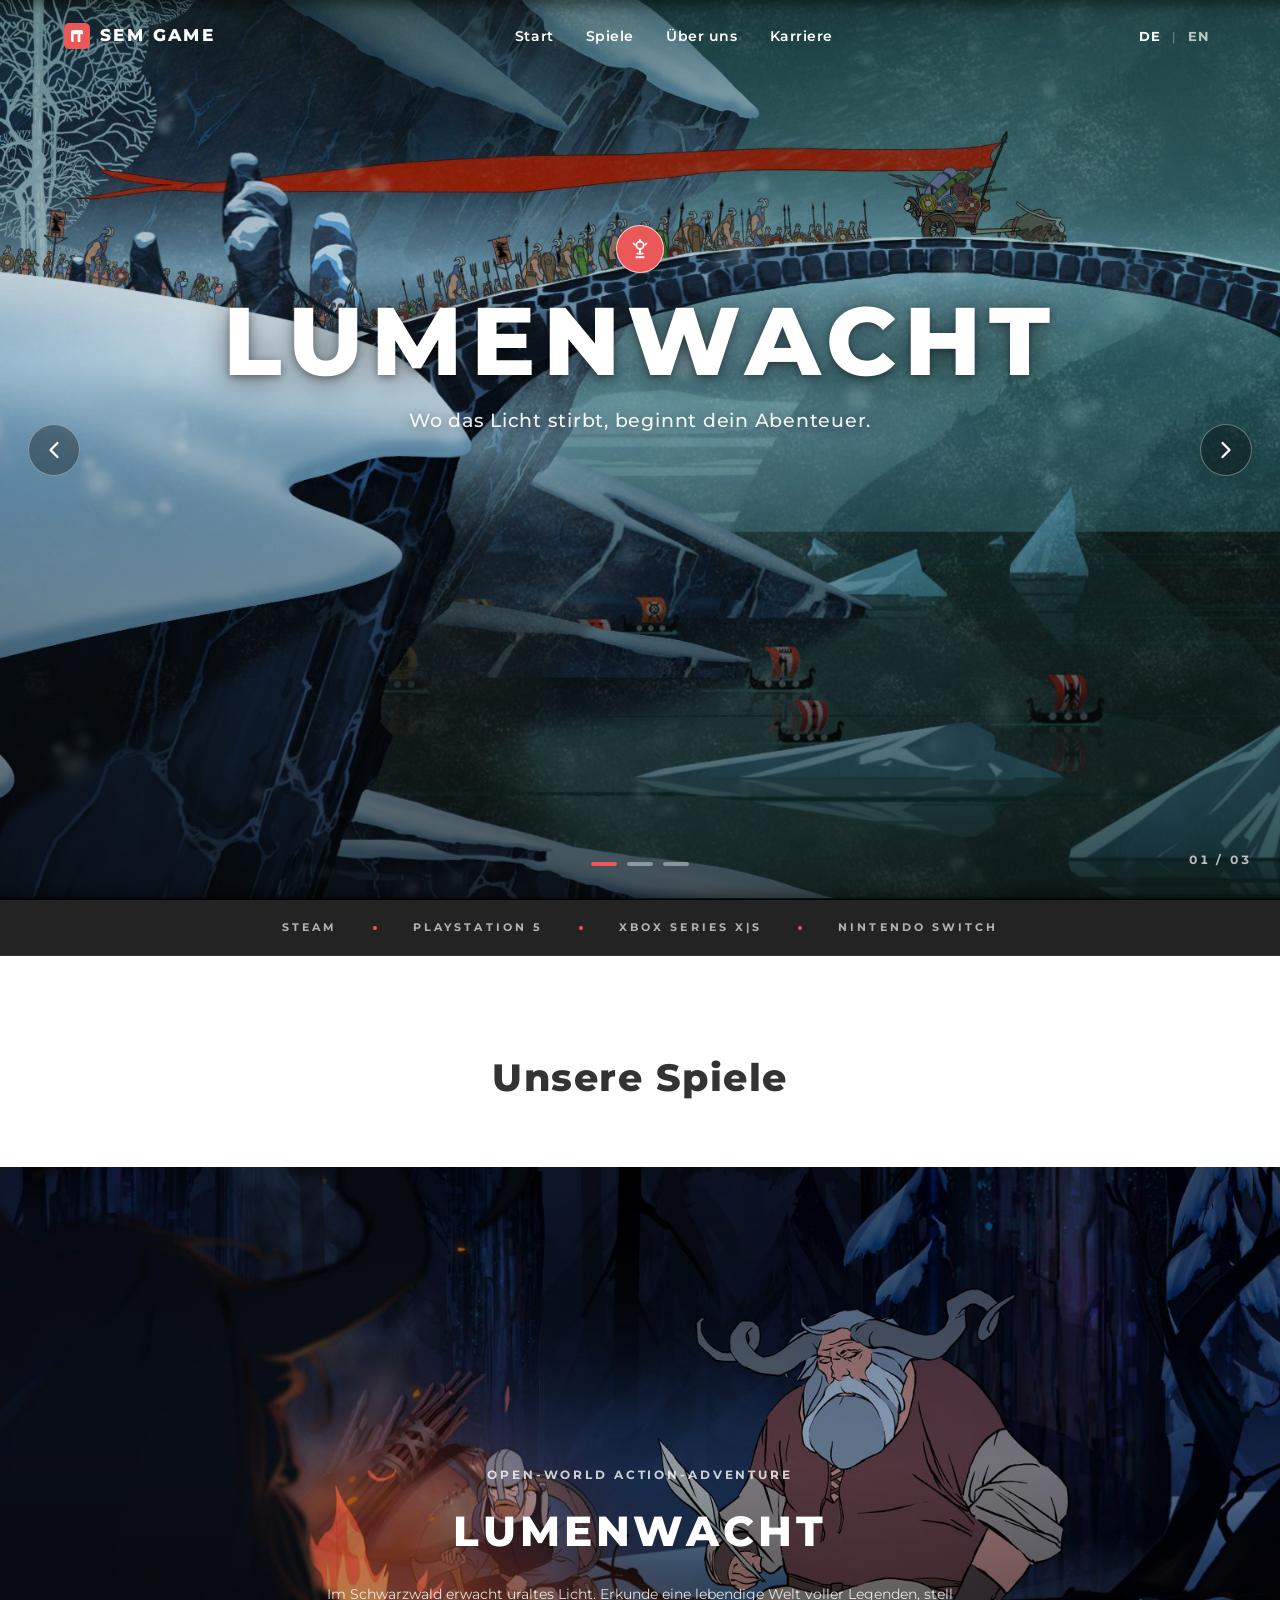
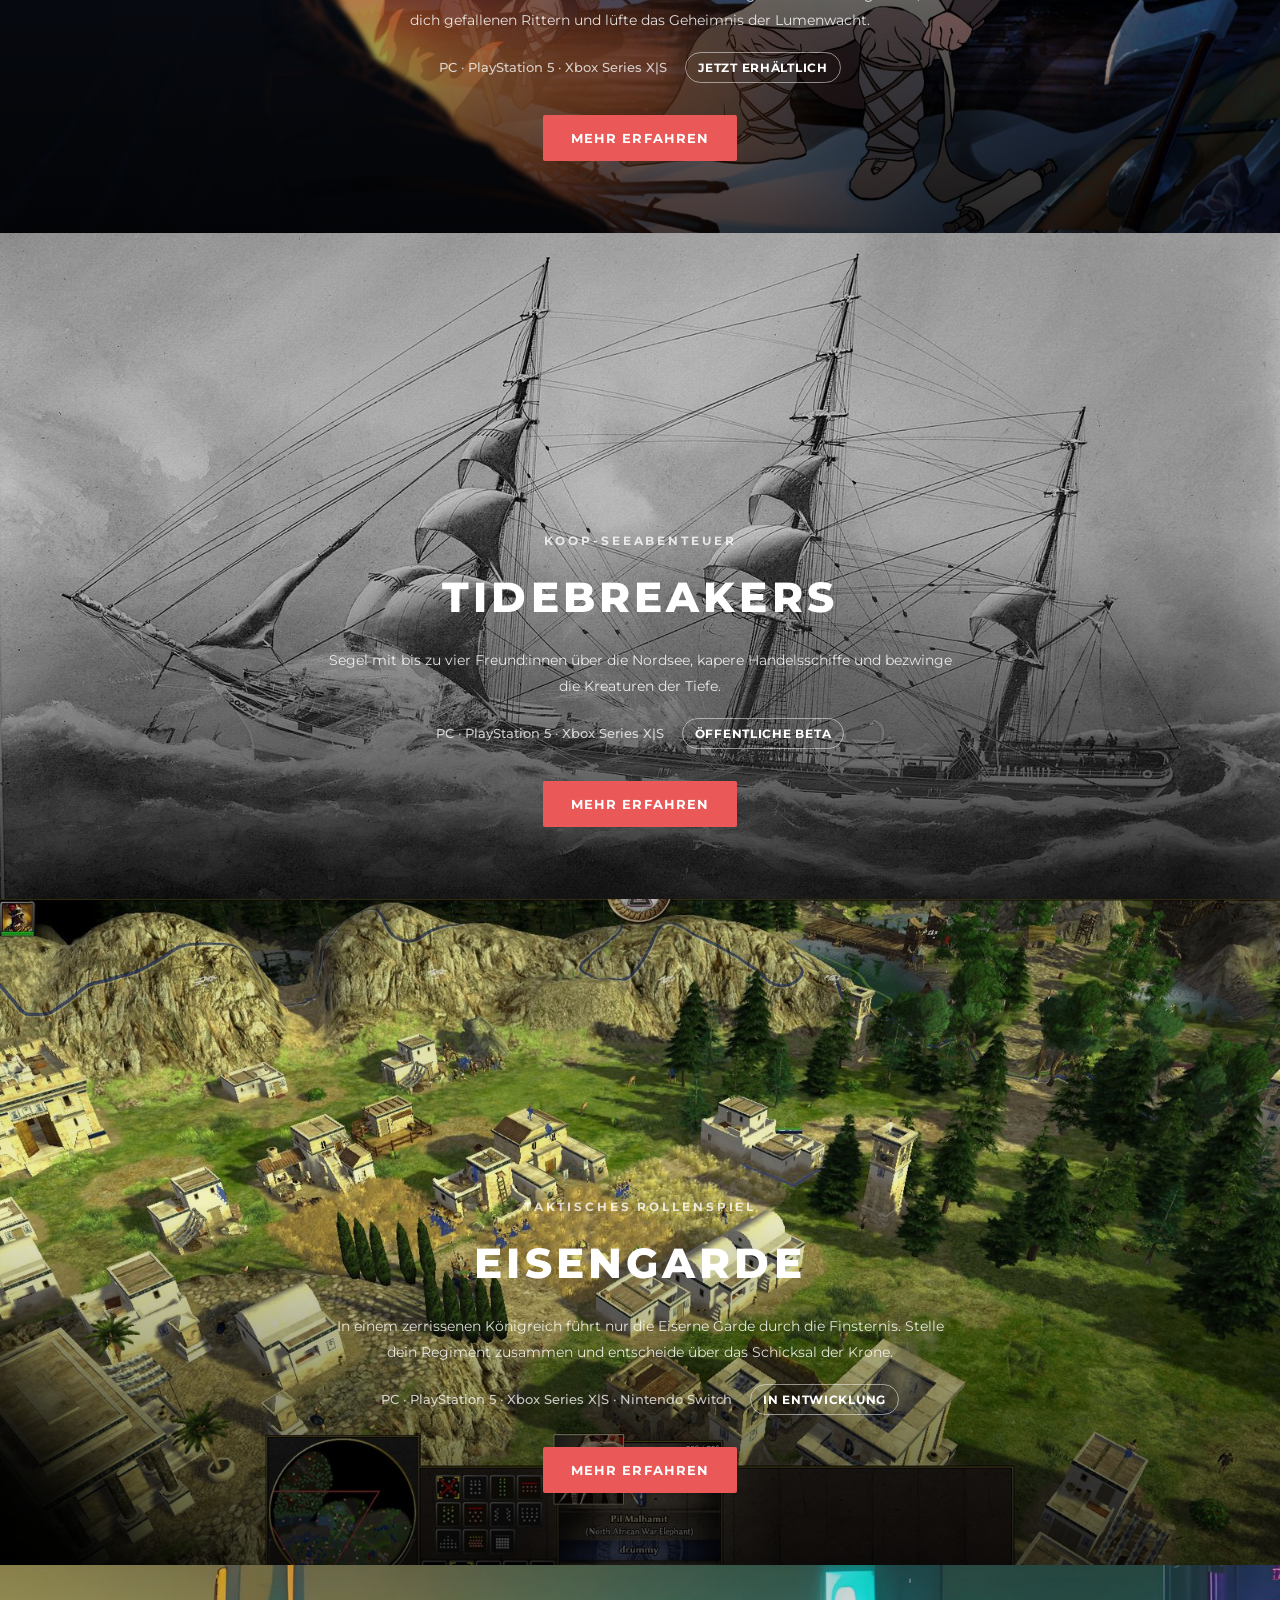
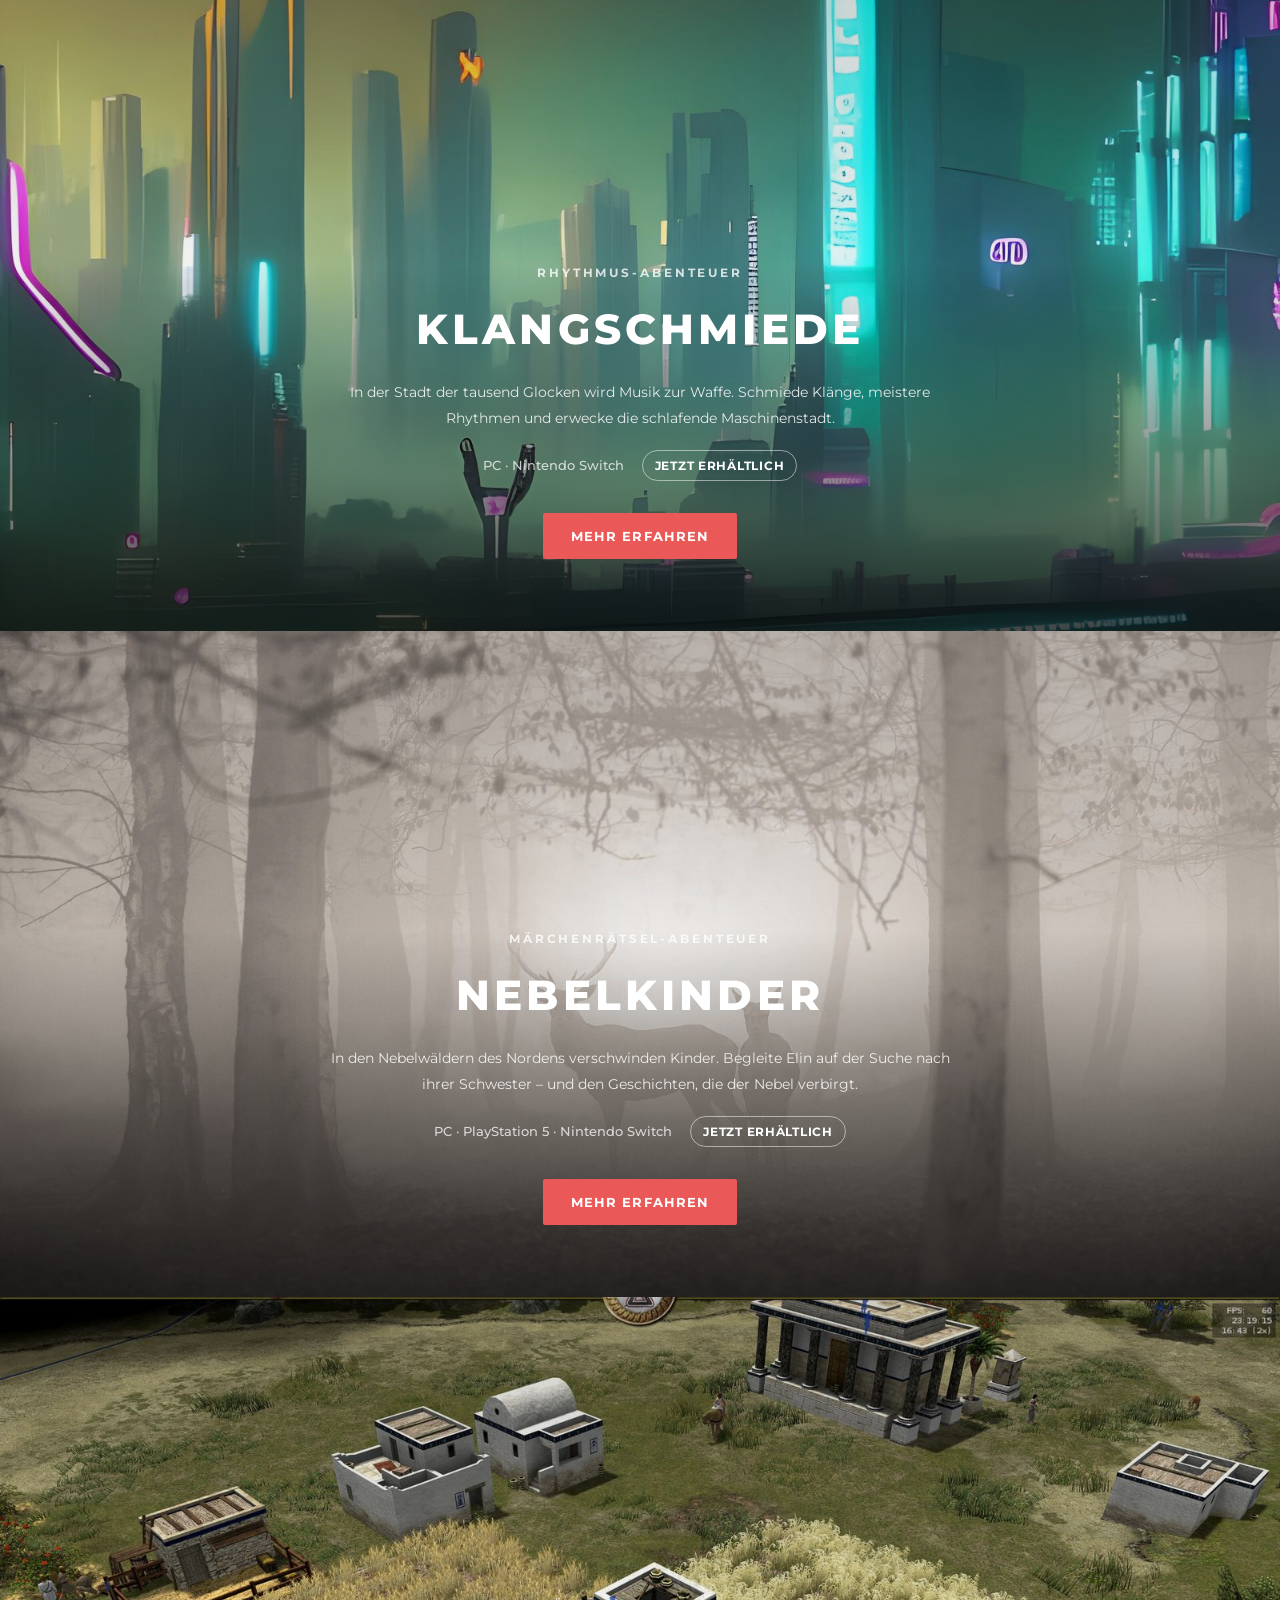
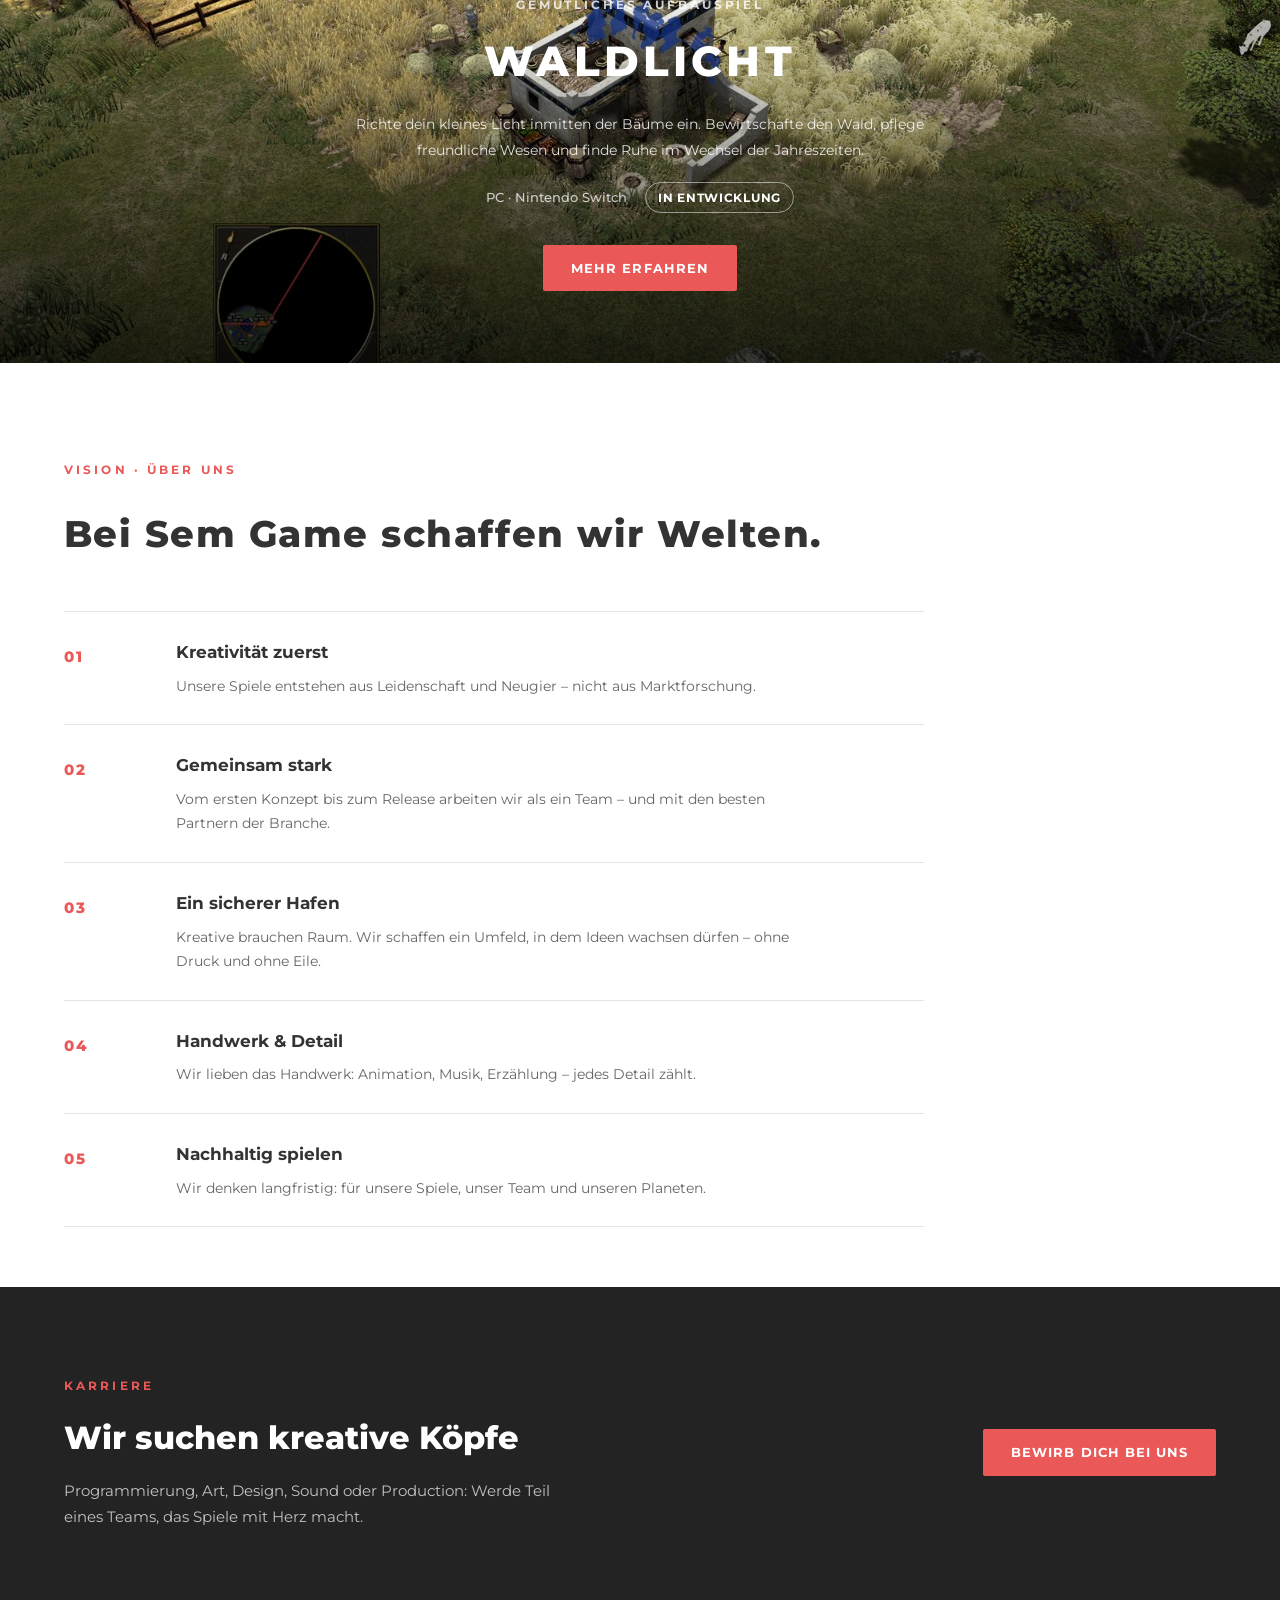
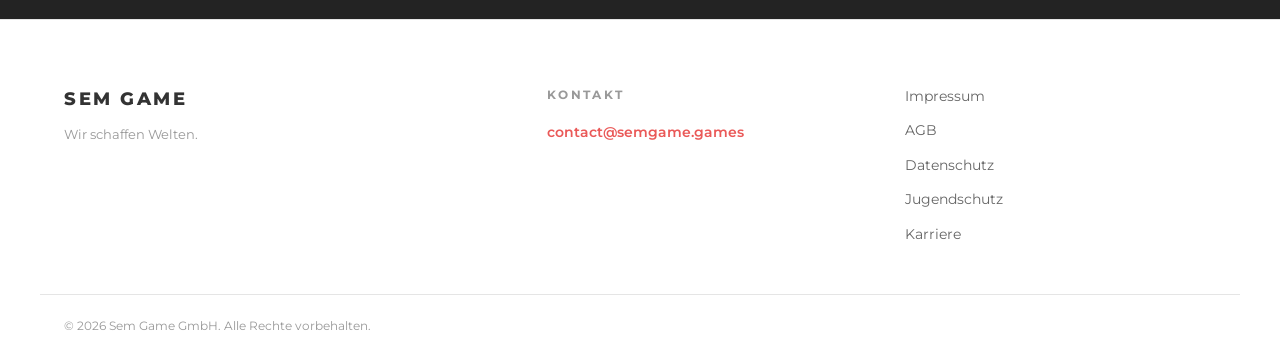
==== commit c735f7f2: "Remove hero status badges (AVAILABLE NOW / OPEN BETA / IN DEVELOPMENT)" ====
--- a/index.html
+++ b/index.html
@@ -13,7 +13,7 @@
 <link rel="preconnect" href="https://fonts.googleapis.com">
 <link rel="preconnect" href="https://fonts.gstatic.com" crossorigin>
 <link href="https://fonts.googleapis.com/css2?family=Montserrat:wght@400;500;600;700;800&display=swap" rel="stylesheet">
-<link rel="stylesheet" href="assets/css/style.css?v=10">
+<link rel="stylesheet" href="assets/css/style.css?v=11">
 </head>
 <body>
 
@@ -58,7 +58,6 @@
         </div>
         <h1 class="hero-title hero-title-center">LUMENWACHT</h1>
         <p class="hero-tagline" data-i18n="hero1.tag">Wo das Licht stirbt, beginnt dein Abenteuer.</p>
-        <span class="hero-status hero-status-live" data-i18n="hero1.status">Jetzt erhältlich</span>
       </div>
       <div class="container hero-content">
         <p class="hero-eyebrow" data-i18n="hero.eyebrow">Sem Game Studio · Indie-Games aus Deutschland</p>
@@ -80,7 +79,6 @@
         </div>
         <h1 class="hero-title hero-title-center">TIDEBREAKERS</h1>
         <p class="hero-tagline" data-i18n="hero2.tag">Segel in den Sturm. Jede Welle zählt.</p>
-        <span class="hero-status hero-status-beta" data-i18n="hero2.status">Öffentliche Beta</span>
       </div>
       <div class="container hero-content">
         <p class="hero-eyebrow" data-i18n="hero.eyebrow">Sem Game Studio · Indie-Games aus Deutschland</p>
@@ -102,7 +100,6 @@
         </div>
         <h1 class="hero-title hero-title-center">EISENGARDE</h1>
         <p class="hero-tagline" data-i18n="hero3.tag">Schmiede dein Schicksal. Entscheide über die Krone.</p>
-        <span class="hero-status hero-status-dev" data-i18n="hero3.status">In Entwicklung</span>
       </div>
       <div class="container hero-content">
         <p class="hero-eyebrow" data-i18n="hero.eyebrow">Sem Game Studio · Indie-Games aus Deutschland</p>
@@ -322,6 +319,6 @@
   </div>
 </footer>
 
-<script src="assets/js/main.js?v=7"></script>
+<script src="assets/js/main.js?v=9"></script>
 </body>
 </html>
--- a/assets/css/style.css
+++ b/assets/css/style.css
@@ -229,16 +229,6 @@
   margin-bottom: 22px;
   max-width: 620px;
 }
-.hero-status {
-  font-size: 11px; font-weight: 800; letter-spacing: .22em;
-  text-transform: uppercase;
-  padding: 7px 18px; border-radius: 999px;
-  color: #fff;
-  border: 1px solid rgba(255,255,255,.4);
-}
-.hero-status-live { background: var(--brand); border-color: var(--brand); }
-.hero-status-beta { background: rgba(47, 133, 90, .9); border-color: rgba(255,255,255,.45); }
-.hero-status-dev { background: rgba(0, 0, 0, .45); border-color: rgba(255,255,255,.45); }
 .hero-desc {
   max-width: 600px;
   font-size: 15px; line-height: 1.8; color: rgba(255, 255, 255, .88);
